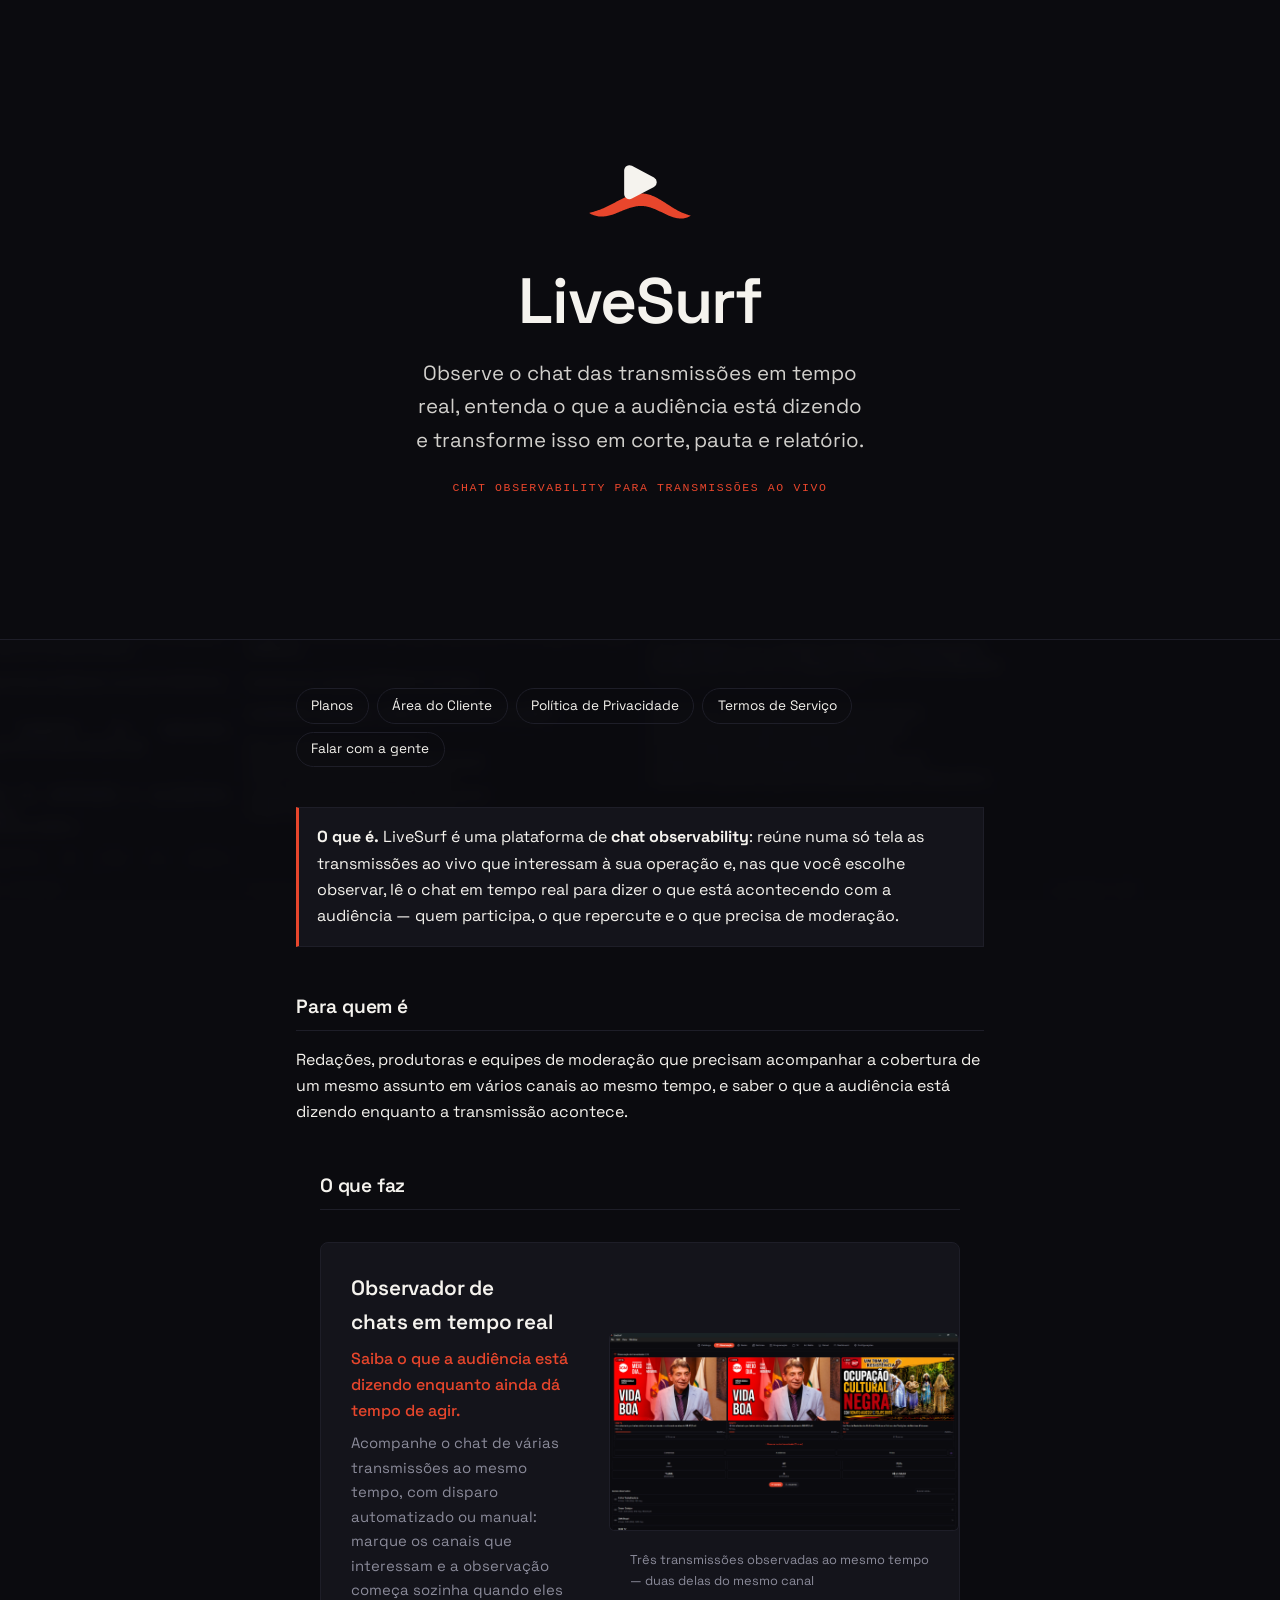
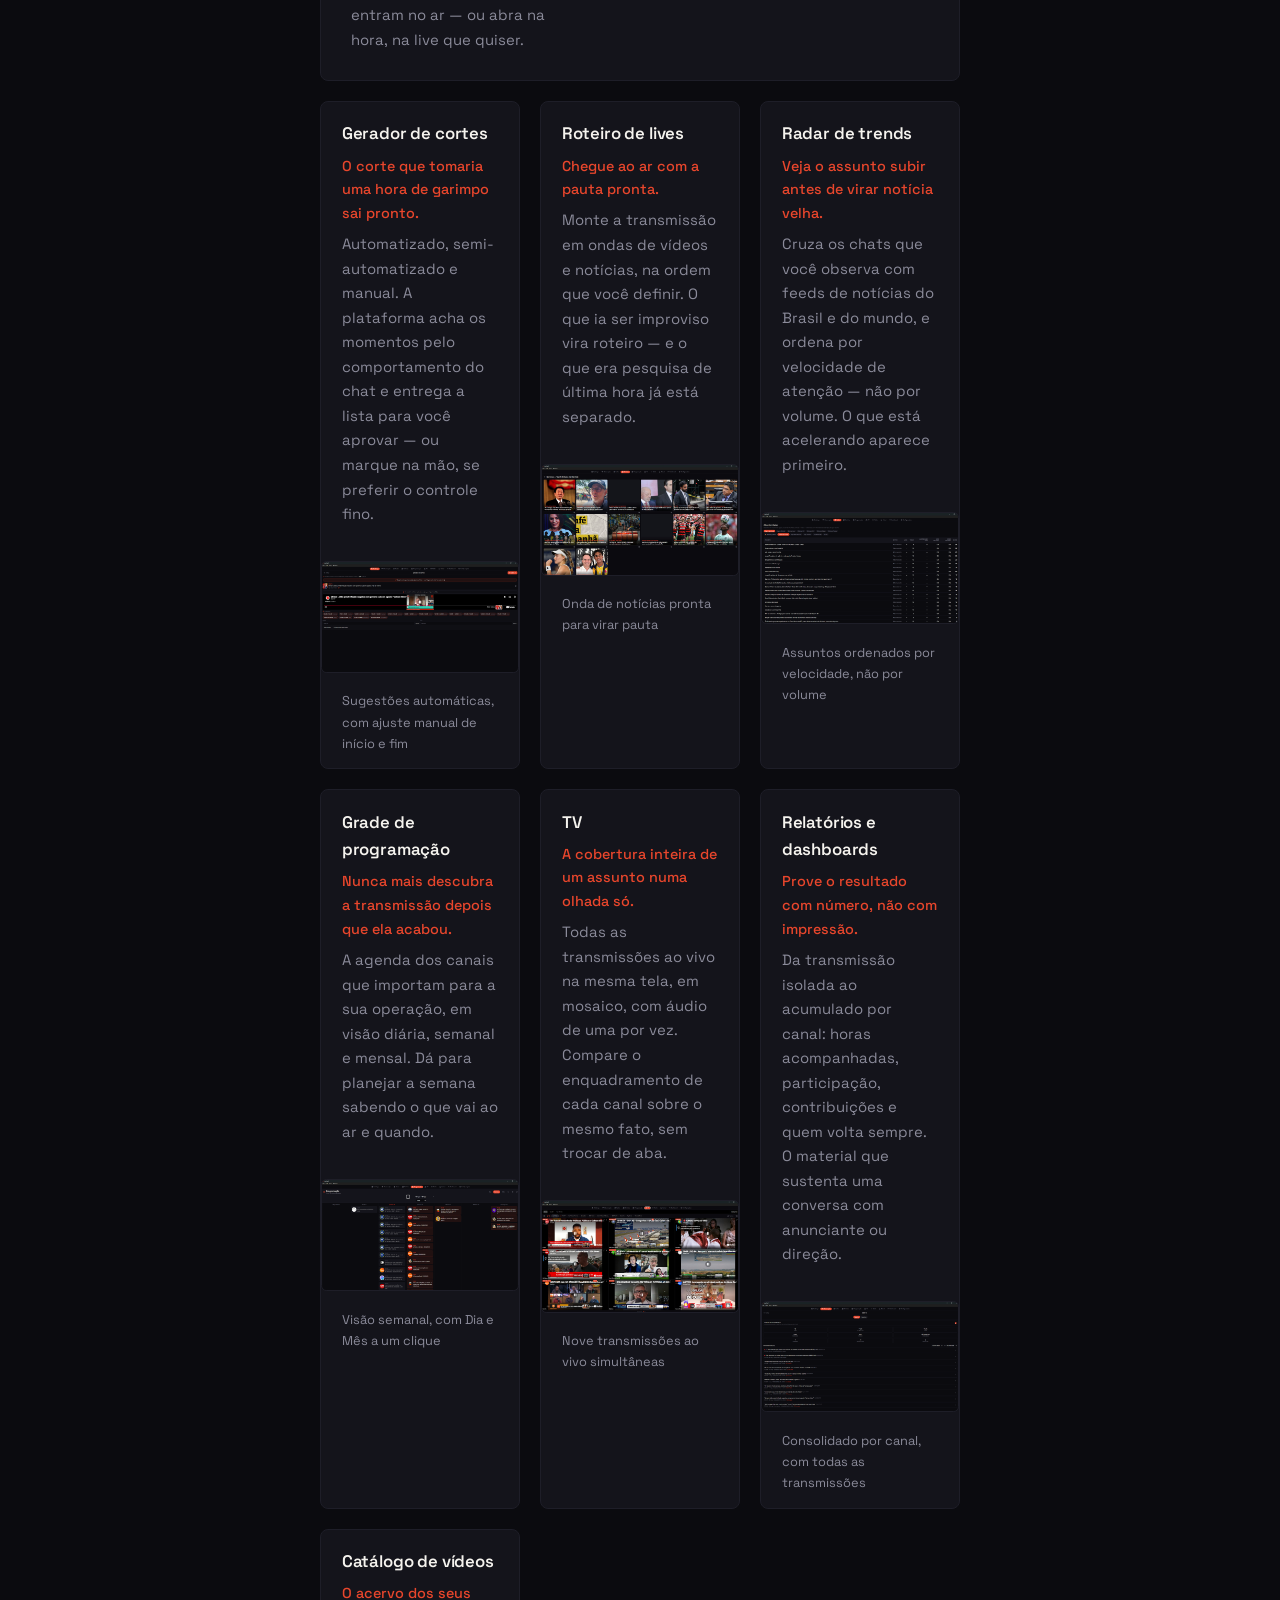
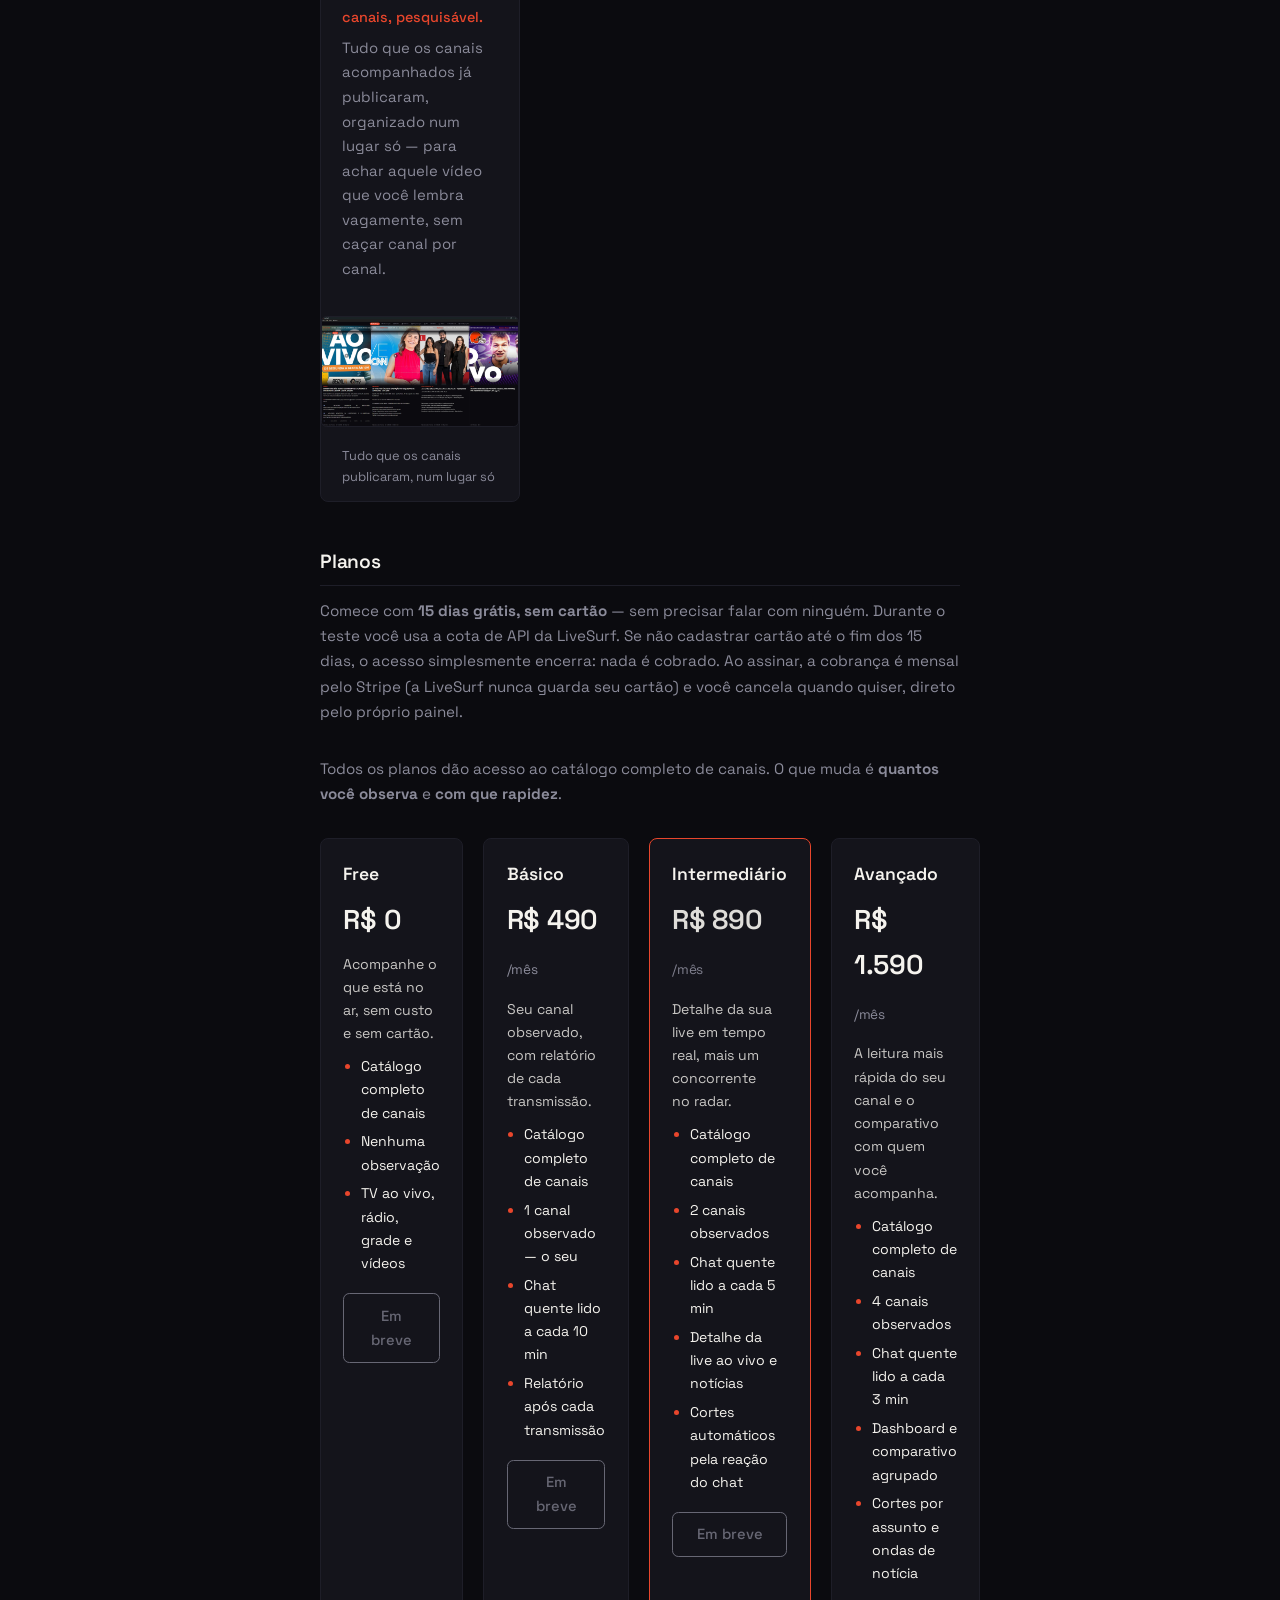
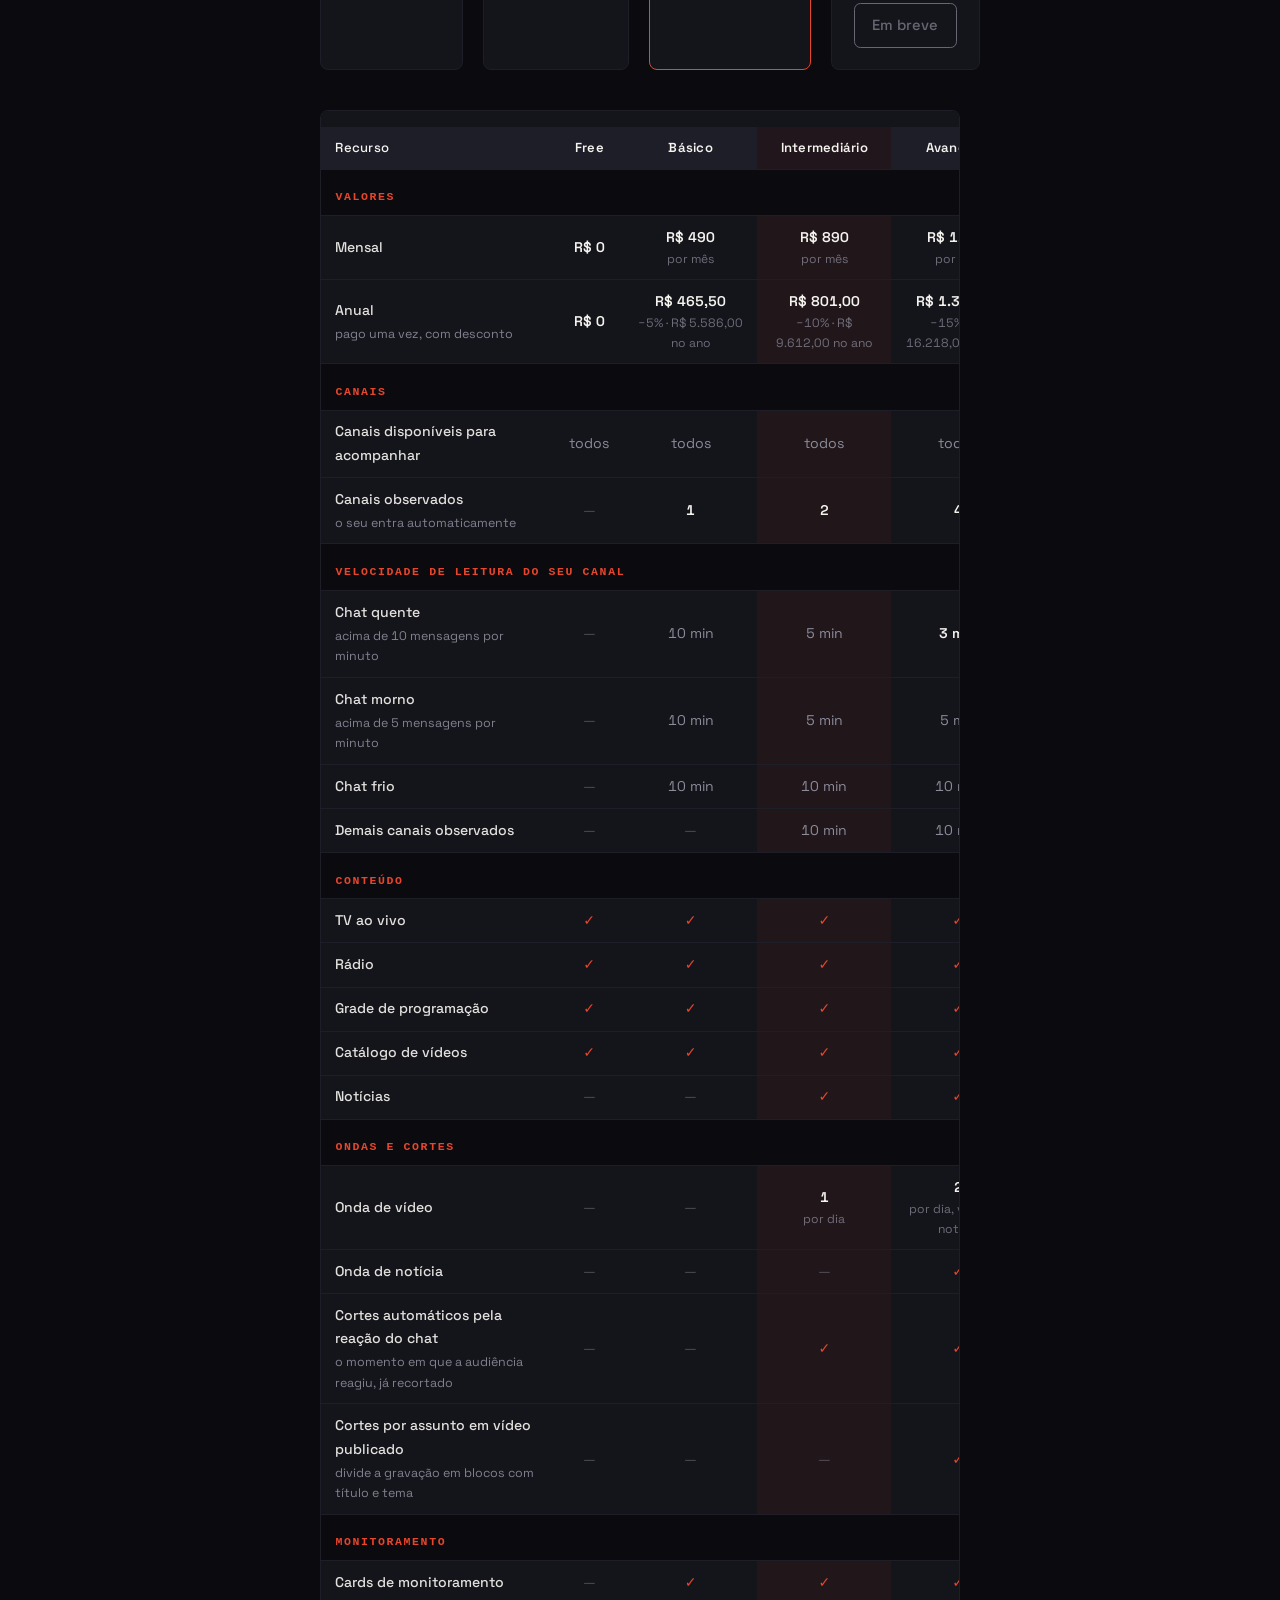
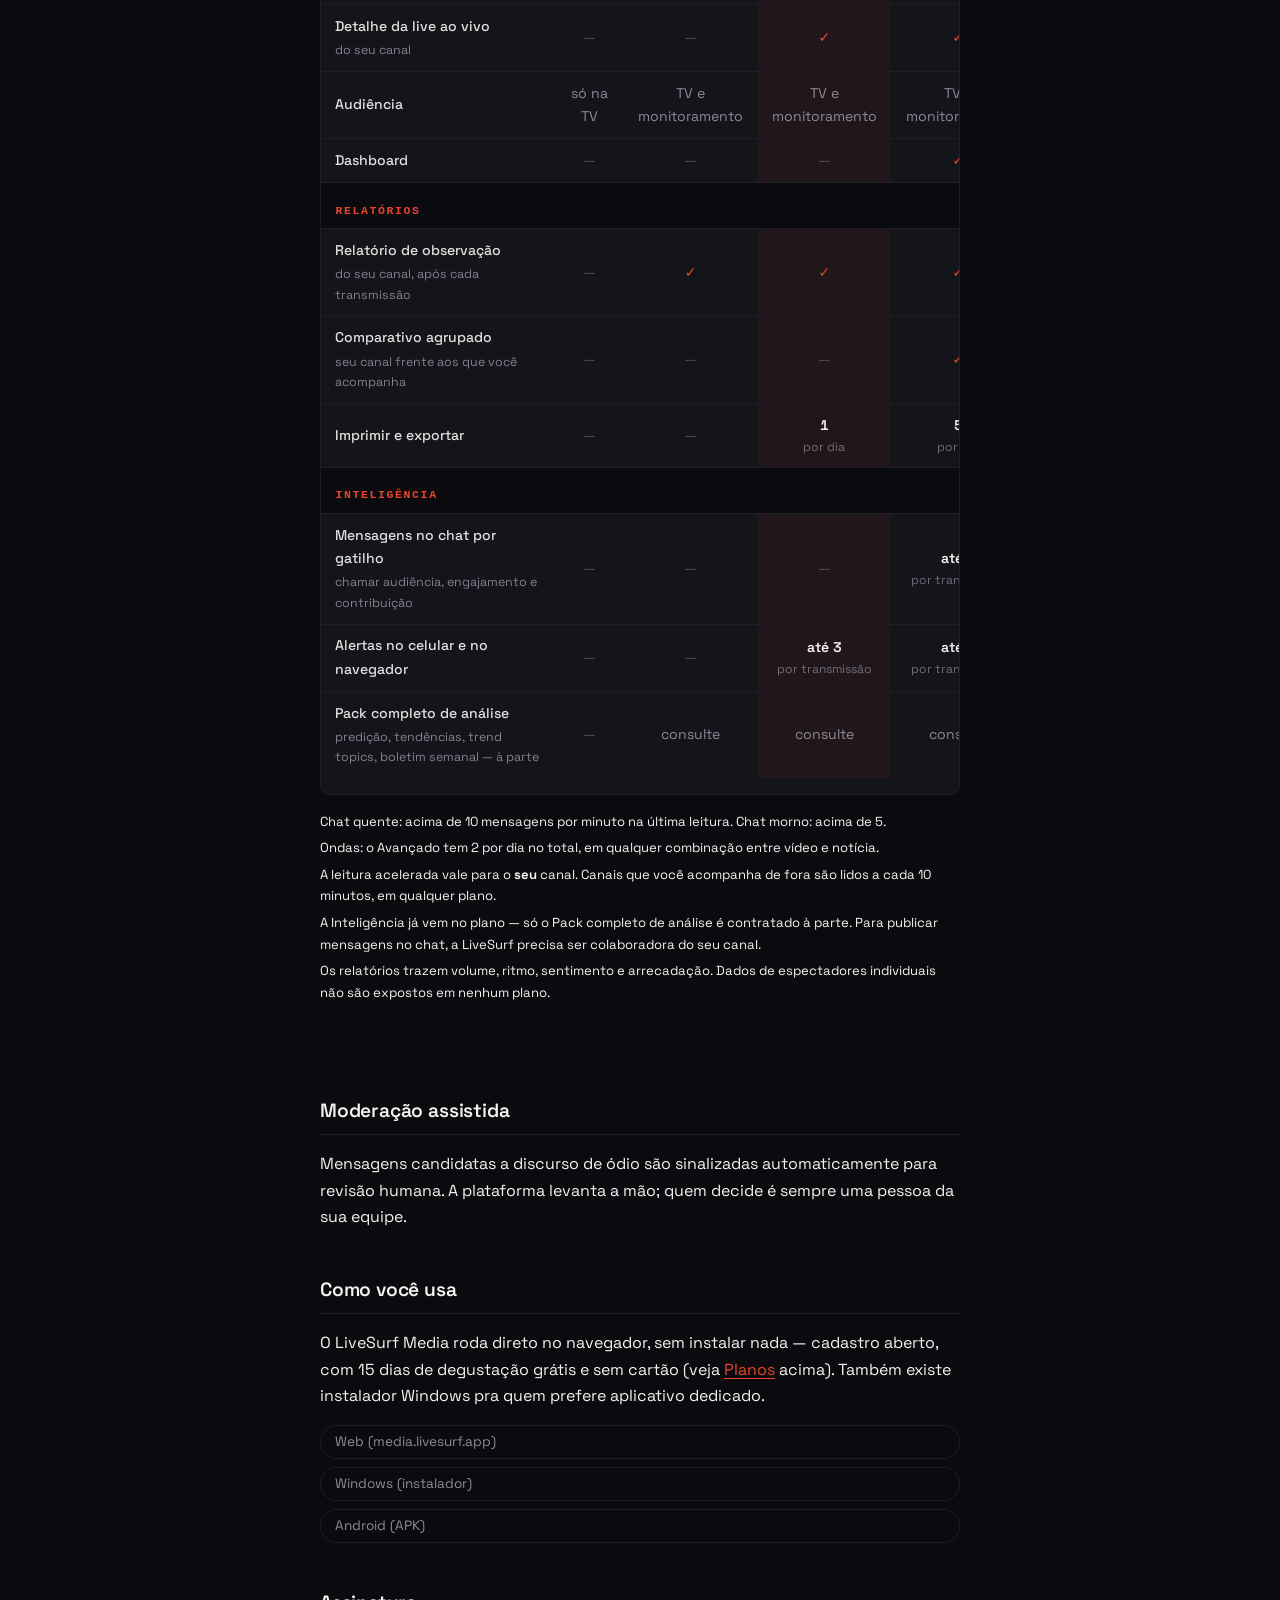
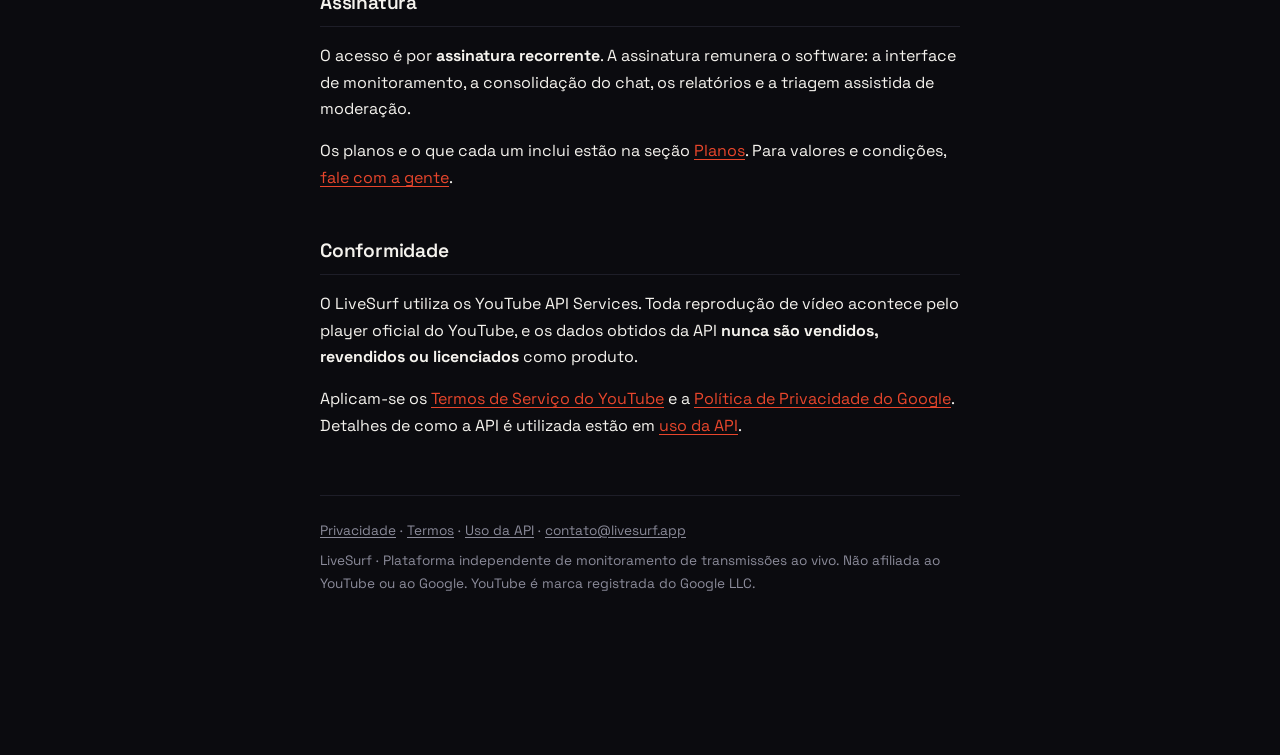
==== index.html @ c9f8d1e5 "novos preços" ====
<!doctype html>
<html lang="pt-BR">
<head>
<meta charset="utf-8">
<meta name="viewport" content="width=device-width, initial-scale=1">
<title>LiveSurf — Monitoramento de transmissões ao vivo</title>
<meta name="description" content="Chat observability para transmissões ao vivo: acompanhe várias lives na mesma tela, leia a audiência em tempo real e gere cortes, pautas e relatórios.">
<link rel="icon" href="./assets/favicon.svg" type="image/svg+xml">
<link rel="apple-touch-icon" href="./assets/apple-touch-icon-180.png">
<link rel="stylesheet" href="./assets/marca.css">
<style>
  /* ---- abertura: a vinheta da marca ---- */
  .abertura{
    position:relative;
    min-height:min(78vh,40rem);
    display:grid;
    place-items:center;
    overflow:hidden;
    background:var(--ink);
    border-bottom:1px solid var(--ink-3);
  }
  .abertura video{
    position:absolute;
    inset:0;
    width:100%;
    height:100%;
    object-fit:cover;
    opacity:0;
    transition:opacity .8s ease;
  }
  .abertura video.tocando{opacity:.5}
  /* Véu: mantém o texto legível por cima do vídeo em qualquer quadro. */
  .abertura::after{
    content:"";
    position:absolute;
    inset:0;
    background:linear-gradient(to bottom, rgba(11,11,15,.55), rgba(11,11,15,.9));
  }
  .marca{
    position:relative;
    z-index:1;
    display:flex;
    flex-direction:column;
    align-items:center;
    gap:1.25rem;
    text-align:center;
    padding:3rem 1.5rem;
    max-width:44rem;
  }
  .marca svg{width:clamp(4.5rem,12vw,6.5rem);height:auto}
  .marca h1{margin:0;font-size:clamp(2.4rem,7vw,4rem)}
  .marca .promessa{
    margin:0;
    color:var(--paper);
    opacity:.85;
    font-size:clamp(1.02rem,2.2vw,1.28rem);
    max-width:36rem;
    text-wrap:balance;
  }
  .selo{
    font-family:var(--mono);
    font-size:.72rem;
    letter-spacing:.14em;
    text-transform:uppercase;
    color:var(--accent);
  }

  /* ---- grade de recursos ----
     Todos os cards falam a mesma língua visual. O primeiro é mais largo
     porque é o núcleo do produto — mas é diferença de ESPAÇO, não de
     tratamento: mesma moldura, mesmo peso de título, mesmo print. */
  .recursos{
    display:grid;
    gap:1.25rem;
    grid-template-columns:1fr;
    margin:2rem 0 1rem;
  }
  @media (min-width:52rem){
    .recursos{grid-template-columns:repeat(2,1fr)}
    .recurso.principal{grid-column:1 / -1}
  }
  @media (min-width:76rem){
    .recursos{grid-template-columns:repeat(3,1fr)}
    .recurso.principal{grid-column:1 / -1}
  }

  .recurso{
    display:flex;
    flex-direction:column;
    border:1px solid var(--ink-3);
    border-radius:.5rem;
    background:var(--ink-2);
    overflow:hidden;
  }
  .recurso .texto{
    padding:1.15rem 1.3rem;
    display:flex;
    flex-direction:column;
    gap:.4rem;
  }
  .recurso h3{
    margin:0;
    font-size:1.05rem;
    letter-spacing:-.01em;
  }
  .recurso .promessa{
    margin:0;
    color:var(--accent);
    font-size:.9rem;
    font-weight:500;
  }
  .recurso p:not(.promessa){
    margin:0;
    color:var(--muted);
    font-size:.93rem;
  }

  /* O card principal põe texto e print lado a lado quando há espaço —
     é o que lhe dá presença sem precisar de fonte maior nem cor especial. */
  @media (min-width:52rem){
    .recurso.principal{display:grid; grid-template-columns:minmax(18rem,1fr) 1.4fr; align-items:center}
    .recurso.principal .texto{padding:1.75rem 1.9rem}
    .recurso.principal h3{font-size:1.3rem}
    .recurso.principal .promessa{font-size:1rem}
  }

  /* ---- prints dentro do card ---- */
  .print{margin:0;display:none}
  .print:has(img){display:block}
  .print img{
    display:block;
    width:100%;
    height:auto;
    border-top:1px solid var(--ink-3);
    background:var(--ink);
    cursor:zoom-in;
  }
  .recurso.principal .print img{border-top:0; border-left:1px solid var(--ink-3)}
  .print figcaption{
    padding:.6rem 1.3rem .9rem;
    font-size:.8rem;
    color:var(--muted);
  }
  .print:not(:has(img)) figcaption{display:none}

  .plataformas{
    display:flex;
    flex-wrap:wrap;
    gap:.5rem;
    margin:1rem 0 0;
    list-style:none;
    padding:0;
  }

  /* ---- recurso em destaque (o núcleo do produto) ---- */
  .destaque{
    border:1px solid var(--ink-3);
    border-left:3px solid var(--accent);
    background:var(--ink-2);
    padding:1.5rem 1.6rem;
    margin:1.5rem 0;
  }
  .destaque h3{margin:0 0 .5rem;font-size:1.15rem}
  .destaque p{margin:0;color:var(--paper);opacity:.9}

  /* ---- molduras de print ----
     Enquanto não há imagem dentro, a figura não ocupa espaço nenhum: assim o
     site fica correto antes e depois dos prints entrarem, sem placeholder
     cinza nem caixa vazia. */
  .print{margin:0;display:none}
  .print:has(img){display:block;margin:1rem 0 0}
  .print img{
    display:block;
    width:100%;
    height:auto;
    border:1px solid var(--ink-3);
    border-radius:.35rem;
    background:var(--ink);
  }
  .print figcaption{
    margin-top:.5rem;
    font-size:.8rem;
    color:var(--muted);
  }
  /* Legenda sozinha (sem imagem) também não aparece. */
  .print:not(:has(img)) figcaption{display:none}


  /* ---- ampliar print ao clicar ----
     Um print de interface é ilegível na largura da coluna; clicar abre em
     tela cheia, que é onde ele de fato prova alguma coisa. */
  .print img{cursor:zoom-in}

  .lupa{
    position:fixed;
    inset:0;
    z-index:50;
    display:none;
    place-items:center;
    padding:1.5rem;
    background:rgba(11,11,15,.94);
    cursor:zoom-out;
  }
  .lupa[open]{display:grid}
  .lupa img{
    max-width:100%;
    max-height:calc(100vh - 6rem);
    width:auto;
    height:auto;
    border:1px solid var(--ink-3);
    border-radius:.35rem;
  }
  .lupa figcaption{
    margin-top:.75rem;
    text-align:center;
    color:var(--muted);
    font-size:.85rem;
  }
  .lupa-fechar{
    position:absolute;
    top:1rem;
    right:1.25rem;
    background:transparent;
    border:1px solid var(--ink-3);
    border-radius:2rem;
    color:var(--paper);
    font:inherit;
    font-size:.85rem;
    padding:.35rem 1rem;
    cursor:pointer;
  }
  .lupa-fechar:hover{border-color:var(--accent)}

  .plataformas li{
    border:1px solid var(--ink-3);
    border-radius:2rem;
    padding:.3rem .85rem;
    font-size:.85rem;
    color:var(--muted);
  }

  /* ---- planos: mesma língua visual dos cards de .recurso, adaptada pra preço ---- */
  .degustacao{
    text-align:center;
    color:var(--accent);
    font-family:var(--mono);
    font-size:.8rem;
    letter-spacing:.08em;
    text-transform:uppercase;
    margin:0 0 1.5rem;
  }
  .planos{
    display:grid;
    gap:1.25rem;
    grid-template-columns:1fr;
    margin:1rem 0 1rem;
  }
  @media (min-width:52rem){
    .planos{grid-template-columns:repeat(2,1fr)}
  }
  /* Quatro planos: só abrem em quatro colunas quando há largura de verdade.
     Em 52rem ficariam com ~13rem cada, estreito demais pro preço + resumo. */
  @media (min-width:76rem){
    .planos{grid-template-columns:repeat(4,1fr)}
  }
  .plano{
    display:flex;
    flex-direction:column;
    gap:.6rem;
    border:1px solid var(--ink-3);
    border-radius:.5rem;
    background:var(--ink-2);
    padding:1.3rem 1.4rem;
  }
  /* ⚠️ `margin:0` é correção, não enfeite: a classe genérica `.destaque`
     (usada nos blocos de texto lá em cima) traz `margin:1.5rem 0`, e como
     ambos os seletores têm a mesma especificidade isso vazava no card em
     destaque, empurrando ele pra baixo dos irmãos dentro do grid. */
  .plano.destaque{border-color:var(--accent);margin:0;padding:1.3rem 1.4rem}
  .plano h3{margin:0;font-size:1.1rem}
  .plano .resumo{
    margin:0;
    font-size:.88rem;
    color:var(--paper);
    opacity:.8;
    text-wrap:balance;
  }
  .plano .preco{
    margin:0;
    font-size:1.7rem;
    font-weight:600;
    letter-spacing:-.01em;
  }
  .plano .preco span{font-size:.85rem;font-weight:400;color:var(--muted)}
  .plano ul{gap:.35rem;margin:0;padding-left:1.1rem;font-size:.88rem;color:var(--muted)}

  /* ---- comparativo completo ----
     Tabela larga por natureza (5 colunas + rótulos longos). Ela rola dentro
     do próprio contêiner; o `body` nunca rola de lado. */
  .comparativo-rolagem{
    overflow-x:auto;
    margin:2.5rem 0 1rem;
    border:1px solid var(--ink-3);
    border-radius:.5rem;
    background:var(--ink-2);
  }
  .comparativo{
    width:100%;
    min-width:44rem;
    border-collapse:collapse;
    font-size:.88rem;
    /* Números de preço em colunas alinham pela mesma largura de dígito. */
    font-variant-numeric:tabular-nums;
  }
  .comparativo th,
  .comparativo td{
    padding:.62rem .9rem;
    text-align:center;
    border-bottom:1px solid var(--ink-3);
    vertical-align:middle;
  }
  .comparativo thead th{
    position:sticky;
    top:0;
    background:var(--ink-3);
    color:var(--paper);
    font-size:.82rem;
    letter-spacing:.02em;
  }
  /* A coluna de recurso é o eixo de leitura: fica à esquerda e mais larga. */
  .comparativo th[scope="row"],
  .comparativo thead th:first-child{
    text-align:left;
    width:34%;
    font-weight:500;
  }
  .comparativo th[scope="row"]{color:var(--paper);opacity:.92}
  .comparativo th[scope="row"] small{
    display:block;
    font-weight:400;
    color:var(--muted);
    font-size:.78rem;
    margin-top:.12rem;
  }
  /* Linha de seção: separa os grupos sem virar mais uma tabela. */
  .comparativo .secao th{
    text-align:left;
    background:var(--ink);
    color:var(--accent);
    font-family:var(--mono);
    font-size:.72rem;
    letter-spacing:.14em;
    text-transform:uppercase;
    padding-top:1.1rem;
    padding-bottom:.55rem;
  }
  .comparativo td{color:var(--muted)}
  /* "—" não é dado ausente, é ausência de recurso: fica apagado de propósito. */
  .comparativo .nao{color:var(--ink-3);color:color-mix(in srgb, var(--muted) 45%, transparent)}
  .comparativo .sim{color:var(--accent);font-weight:600}
  .comparativo td strong{color:var(--paper);font-weight:600}
  .comparativo td small{display:block;font-size:.76rem;opacity:.75}
  /* Coluna do plano em destaque, alinhada com o card de mesmo nome. */
  .comparativo .col-destaque{background:rgba(232,70,44,.06)}
  .comparativo tbody tr:last-child th,
  .comparativo tbody tr:last-child td{border-bottom:0}

  /* Legenda da tabela: existe para leitor de tela, não para o olho — a
     seção já tem <h2>Planos</h2> visível logo acima. */
  .sr-so-leitor{
    position:absolute;
    width:1px;height:1px;
    padding:0;margin:-1px;
    overflow:hidden;
    clip-path:inset(50%);
    white-space:nowrap;
    border:0;
  }

  .notas-planos{
    margin:.75rem 0 0;
    padding:0;
    list-style:none;
    font-size:.82rem;
    color:var(--muted);
    display:grid;
    gap:.3rem;
  }
  .plano .botao{
    display:inline-block;
    text-align:center;
    text-decoration:none;
    margin-top:.5rem;
    border:1px solid var(--accent);
    background:var(--accent);
    color:var(--paper);
    border-radius:.4rem;
    padding:.6rem 1rem;
    font-weight:500;
    font-size:.92rem;
  }
  .plano:not(.destaque) .botao{background:transparent;color:var(--paper)}
  .plano .botao:hover{opacity:.88}
  .plano .botao-desativado{
    display:inline-block;text-align:center;margin-top:.5rem;
    border:1px solid var(--muted);background:transparent;color:var(--muted);
    border-radius:.4rem;padding:.6rem 1rem;font-weight:500;font-size:.92rem;
    cursor:not-allowed;opacity:.7;
  }
</style>
</head>
<body>

<header class="abertura">
  <video id="vinheta" muted playsinline preload="metadata" aria-hidden="true">
    <source src="./assets/vinheta.mp4" type="video/mp4">
  </video>

  <div class="marca">
    <svg viewBox="0 0 512 512" role="img" aria-label="LiveSurf">
      <g transform="translate(0,-23)">
        <path fill="#e8462c" d="M 6.00,372.53 L 8.50,371.59 L 13.50,370.09 L 18.50,368.68 L 23.50,367.27 L 28.50,365.84 L 33.50,364.37 L 38.50,362.84 L 43.50,361.25 L 48.50,359.58 L 53.50,357.84 L 58.50,356.02 L 63.50,354.12 L 68.50,352.14 L 73.50,350.08 L 78.50,347.94 L 83.50,345.72 L 88.50,343.43 L 93.50,341.07 L 98.50,338.64 L 103.50,336.16 L 108.50,333.62 L 113.50,331.04 L 118.50,328.42 L 123.50,325.77 L 128.50,323.09 L 133.50,320.41 L 138.50,317.71 L 143.50,315.02 L 148.50,312.35 L 153.50,309.70 L 158.50,307.08 L 163.50,304.51 L 168.50,301.99 L 173.50,299.53 L 178.50,297.15 L 183.50,294.85 L 188.50,292.65 L 193.50,290.54 L 198.50,288.55 L 203.50,286.68 L 208.50,284.94 L 213.50,283.33 L 218.50,281.87 L 223.50,280.55 L 228.50,279.39 L 233.50,278.40 L 238.50,277.56 L 243.50,276.90 L 248.50,276.41 L 253.50,276.09 L 258.50,275.95 L 263.50,275.99 L 268.50,276.21 L 273.50,276.61 L 278.50,277.20 L 283.50,277.96 L 288.50,278.91 L 293.50,280.04 L 298.50,281.35 L 303.50,282.83 L 308.50,284.48 L 313.50,286.30 L 318.50,288.27 L 323.50,290.40 L 328.50,292.66 L 333.50,295.07 L 338.50,297.60 L 343.50,300.25 L 348.50,303.01 L 353.50,305.87 L 358.50,308.82 L 363.50,311.84 L 368.50,314.92 L 373.50,318.06 L 378.50,321.24 L 383.50,324.45 L 388.50,327.68 L 393.50,330.92 L 398.50,334.14 L 403.50,337.35 L 408.50,340.53 L 413.50,343.67 L 418.50,346.76 L 423.50,349.79 L 428.50,352.74 L 433.50,355.62 L 438.50,358.40 L 443.50,361.09 L 448.50,363.68 L 453.50,366.16 L 458.50,368.52 L 463.50,370.77 L 468.50,372.90 L 473.50,374.91 L 478.50,376.80 L 483.50,378.58 L 488.50,380.26 L 493.50,381.84 L 498.50,383.37 L 503.50,384.92 L 506.00,385.85 L 503.50,387.53 L 498.50,390.28 L 493.50,392.59 L 488.50,394.54 L 483.50,396.16 L 478.50,397.47 L 473.50,398.48 L 468.50,399.21 L 463.50,399.67 L 458.50,399.86 L 453.50,399.80 L 448.50,399.49 L 443.50,398.96 L 438.50,398.20 L 433.50,397.23 L 428.50,396.06 L 423.50,394.72 L 418.50,393.20 L 413.50,391.52 L 408.50,389.71 L 403.50,387.76 L 398.50,385.71 L 393.50,383.55 L 388.50,381.31 L 383.50,379.00 L 378.50,376.64 L 373.50,374.24 L 368.50,371.81 L 363.50,369.38 L 358.50,366.96 L 353.50,364.55 L 348.50,362.18 L 343.50,359.86 L 338.50,357.59 L 333.50,355.41 L 328.50,353.30 L 323.50,351.30 L 318.50,349.40 L 313.50,347.62 L 308.50,345.96 L 303.50,344.45 L 298.50,343.08 L 293.50,341.85 L 288.50,340.79 L 283.50,339.89 L 278.50,339.16 L 273.50,338.59 L 268.50,338.20 L 263.50,337.99 L 258.50,337.95 L 253.50,338.09 L 248.50,338.41 L 243.50,338.89 L 238.50,339.54 L 233.50,340.35 L 228.50,341.32 L 223.50,342.43 L 218.50,343.68 L 213.50,345.06 L 208.50,346.56 L 203.50,348.16 L 198.50,349.87 L 193.50,351.67 L 188.50,353.55 L 183.50,355.49 L 178.50,357.48 L 173.50,359.52 L 168.50,361.59 L 163.50,363.67 L 158.50,365.76 L 153.50,367.84 L 148.50,369.89 L 143.50,371.91 L 138.50,373.89 L 133.50,375.80 L 128.50,377.64 L 123.50,379.40 L 118.50,381.05 L 113.50,382.61 L 108.50,384.04 L 103.50,385.34 L 98.50,386.50 L 93.50,387.51 L 88.50,388.36 L 83.50,389.04 L 78.50,389.55 L 73.50,389.87 L 68.50,390.00 L 63.50,389.93 L 58.50,389.66 L 53.50,389.18 L 48.50,388.48 L 43.50,387.56 L 38.50,386.42 L 33.50,385.04 L 28.50,383.42 L 23.50,381.55 L 18.50,379.42 L 13.50,377.00 L 8.50,374.21 L 6.00,372.53 Z"/>
        <path fill="#f5f3ee" d="M 216.20,140.31 A 26.00,26.00 0 0 0 178.00,163.27 L 178.00,278.73 A 26.00,26.00 0 0 0 216.20,301.69 L 324.81,243.96 A 26.00,26.00 0 0 0 324.81,198.04 Z"/>
      </g>
    </svg>

    <h1>LiveSurf</h1>

    <p class="promessa">
      Observe o chat das transmissões em tempo real, entenda o que a audiência
      está dizendo e transforme isso em corte, pauta e relatório.
    </p>

    <span class="selo">Chat Observability para transmissões ao vivo</span>
  </div>
</header>

<main class="conteudo">

  <nav class="navegacao" aria-label="Documentos">
    <a href="#planos">Planos</a>
    <a href="https://media.livesurf.app/login">Área do Cliente</a>
    <a href="./privacidade.html">Política de Privacidade</a>
    <a href="./termos.html">Termos de Serviço</a>
    <a href="mailto:contato@livesurf.app">Falar com a gente</a>
  </nav>

  <div class="caixa">
    <strong>O que é.</strong> LiveSurf é uma plataforma de
    <strong>chat observability</strong>: reúne numa só tela as transmissões ao
    vivo que interessam à sua operação e, nas que você escolhe observar, lê o
    chat em tempo real para dizer o que está acontecendo com a audiência —
    quem participa, o que repercute e o que precisa de moderação.
  </div>

  <h2>Para quem é</h2>
  <p>
    Redações, produtoras e equipes de moderação que precisam acompanhar a
    cobertura de um mesmo assunto em vários canais ao mesmo tempo, e saber o
    que a audiência está dizendo enquanto a transmissão acontece.
  </p>

  </div>

  <section class="largo">
    <div class="intro">
      <h2>O que faz</h2>
    </div>

    <div class="recursos">
    <article class="recurso principal">
      <div class="texto">
        <h3>Observador de chats em tempo real</h3>
        <p class="promessa">Saiba o que a audiência está dizendo enquanto ainda dá tempo de agir.</p>
        <p>Acompanhe o chat de várias transmissões ao mesmo tempo, com disparo automatizado ou manual: marque os canais que interessam e a observação começa sozinha quando eles entram no ar — ou abra na hora, na live que quiser.</p>
      </div>
      <figure class="print" data-print="observador">
        <img src="./assets/prints/observador.png" alt="Painel de observação com três transmissões acompanhadas ao mesmo tempo, incluindo duas lives simultâneas do mesmo canal" loading="lazy" decoding="async">
        <figcaption>Três transmissões observadas ao mesmo tempo — duas delas do mesmo canal</figcaption>
      </figure>
    </article>
    <article class="recurso">
      <div class="texto">
        <h3>Gerador de cortes</h3>
        <p class="promessa">O corte que tomaria uma hora de garimpo sai pronto.</p>
        <p>Automatizado, semi-automatizado e manual. A plataforma acha os momentos pelo comportamento do chat e entrega a lista para você aprovar — ou marque na mão, se preferir o controle fino.</p>
      </div>
      <figure class="print" data-print="cortes">
        <img src="./assets/prints/cortes.png" alt="Gerador de cortes com sugestões automáticas de trechos a partir do comportamento do chat, e campos de início e fim para marcação manual" loading="lazy" decoding="async">
        <figcaption>Sugestões automáticas, com ajuste manual de início e fim</figcaption>
      </figure>
    </article>
    <article class="recurso">
      <div class="texto">
        <h3>Roteiro de lives</h3>
        <p class="promessa">Chegue ao ar com a pauta pronta.</p>
        <p>Monte a transmissão em ondas de vídeos e notícias, na ordem que você definir. O que ia ser improviso vira roteiro — e o que era pesquisa de última hora já está separado.</p>
      </div>
      <figure class="print" data-print="roteiro">
        <img src="./assets/prints/roteiro.jpg" alt="Onda de notícias montada com matérias de várias fontes, prontas para virar pauta da transmissão" loading="lazy" decoding="async">
        <figcaption>Onda de notícias pronta para virar pauta</figcaption>
      </figure>
    </article>
    <article class="recurso">
      <div class="texto">
        <h3>Radar de trends</h3>
        <p class="promessa">Veja o assunto subir antes de virar notícia velha.</p>
        <p>Cruza os chats que você observa com feeds de notícias do Brasil e do mundo, e ordena por velocidade de atenção — não por volume. O que está acelerando aparece primeiro.</p>
      </div>
      <figure class="print" data-print="radar">
        <img src="./assets/prints/radar.png" alt="Radar de trends listando assuntos em movimento, com status, número de vídeos e velocidade de atenção" loading="lazy" decoding="async">
        <figcaption>Assuntos ordenados por velocidade, não por volume</figcaption>
      </figure>
    </article>
    <article class="recurso">
      <div class="texto">
        <h3>Grade de programação</h3>
        <p class="promessa">Nunca mais descubra a transmissão depois que ela acabou.</p>
        <p>A agenda dos canais que importam para a sua operação, em visão diária, semanal e mensal. Dá para planejar a semana sabendo o que vai ao ar e quando.</p>
      </div>
      <figure class="print" data-print="programacao">
        <img src="./assets/prints/programacao.png" alt="Grade de programação em visão semanal, com os programas de cada canal distribuídos por dia e horário" loading="lazy" decoding="async">
        <figcaption>Visão semanal, com Dia e Mês a um clique</figcaption>
      </figure>
    </article>
    <article class="recurso">
      <div class="texto">
        <h3>TV</h3>
        <p class="promessa">A cobertura inteira de um assunto numa olhada só.</p>
        <p>Todas as transmissões ao vivo na mesma tela, em mosaico, com áudio de uma por vez. Compare o enquadramento de cada canal sobre o mesmo fato, sem trocar de aba.</p>
      </div>
      <figure class="print" data-print="tv">
        <img src="./assets/prints/tv.jpg" alt="Mosaico com nove transmissões ao vivo simultâneas na mesma tela" loading="lazy" decoding="async">
        <figcaption>Nove transmissões ao vivo simultâneas</figcaption>
      </figure>
    </article>
    <article class="recurso">
      <div class="texto">
        <h3>Relatórios e dashboards</h3>
        <p class="promessa">Prove o resultado com número, não com impressão.</p>
        <p>Da transmissão isolada ao acumulado por canal: horas acompanhadas, participação, contribuições e quem volta sempre. O material que sustenta uma conversa com anunciante ou direção.</p>
      </div>
      <figure class="print" data-print="relatorios">
        <img src="./assets/prints/relatorios.png" alt="Relatório consolidado de um canal com horas observadas, mensagens, pessoas alcançadas e a lista de todas as transmissões acompanhadas" loading="lazy" decoding="async">
        <figcaption>Consolidado por canal, com todas as transmissões</figcaption>
      </figure>
    </article>
    <article class="recurso">
      <div class="texto">
        <h3>Catálogo de vídeos</h3>
        <p class="promessa">O acervo dos seus canais, pesquisável.</p>
        <p>Tudo que os canais acompanhados já publicaram, organizado num lugar só — para achar aquele vídeo que você lembra vagamente, sem caçar canal por canal.</p>
      </div>
      <figure class="print" data-print="catalogo">
        <img src="./assets/prints/catalogo.jpg" alt="Catálogo de vídeos publicados pelos canais acompanhados, com capa, título e descrição" loading="lazy" decoding="async">
        <figcaption>Tudo que os canais publicaram, num lugar só</figcaption>
      </figure>
    </article>
    </div>
  </section>

  <section class="largo" id="planos">
    <div class="intro">
      <h2>Planos</h2>
      <p class="sub">
        Comece com <strong>15 dias grátis, sem cartão</strong> — sem precisar
        falar com ninguém. Durante o teste você usa a cota de API da LiveSurf.
        Se não cadastrar cartão até o fim dos 15 dias, o acesso simplesmente
        encerra: nada é cobrado. Ao assinar, a cobrança é mensal pelo Stripe
        (a LiveSurf nunca guarda seu cartão) e você cancela quando quiser,
        direto pelo próprio painel.
      </p>
      <p class="sub">
        Todos os planos dão acesso ao catálogo completo de canais. O que muda é
        <strong>quantos você observa</strong> e <strong>com que rapidez</strong>.
      </p>
    </div>

    <!-- 19/08/2026: os valores VOLTARAM (Diego confirmou 490/890/1590) e os
         planos passaram a ser QUATRO, espelhando a tabela vendável.

         ⚠️ O grão da cobrança é o CANAL, não a empresa nem o usuário: um canal
         contratado = uma assinatura. Quem quiser 10 canais faz 10 contratações.
         Por isso os cards NÃO falam mais em "N usuários" — a versão anterior
         falava, e contradizia tanto o modelo de cobrança quanto a decisão de
         não expor usuário nenhum no produto.

         Os botões seguem desativados ("Em breve") por pedido do Diego de
         21/08 — reativar é trocar pelo <a class="botao" href="...">.

         Não é dinâmico de propósito (site estático, sem build): se os limites
         mudarem em `planos_saas`, atualizar aqui também. -->
    <div class="planos">
      <div class="plano">
        <h3>Free</h3>
        <p class="preco">R$ 0</p>
        <p class="resumo">Acompanhe o que está no ar, sem custo e sem cartão.</p>
        <ul>
          <li>Catálogo completo de canais</li>
          <li>Nenhuma observação</li>
          <li>TV ao vivo, rádio, grade e vídeos</li>
        </ul>
        <span class="botao-desativado" aria-disabled="true">Em breve</span>
      </div>
      <div class="plano">
        <h3>Básico</h3>
        <p class="preco">R$ 490 <span>/mês</span></p>
        <p class="resumo">Seu canal observado, com relatório de cada transmissão.</p>
        <ul>
          <li>Catálogo completo de canais</li>
          <li>1 canal observado — o seu</li>
          <li>Chat quente lido a cada 10 min</li>
          <li>Relatório após cada transmissão</li>
        </ul>
        <span class="botao-desativado" aria-disabled="true">Em breve</span>
      </div>
      <div class="plano destaque">
        <h3>Intermediário</h3>
        <p class="preco">R$ 890 <span>/mês</span></p>
        <p class="resumo">Detalhe da sua live em tempo real, mais um concorrente no radar.</p>
        <ul>
          <li>Catálogo completo de canais</li>
          <li>2 canais observados</li>
          <li>Chat quente lido a cada 5 min</li>
          <li>Detalhe da live ao vivo e notícias</li>
          <li>Cortes automáticos pela reação do chat</li>
        </ul>
        <span class="botao-desativado" aria-disabled="true">Em breve</span>
      </div>
      <div class="plano">
        <h3>Avançado</h3>
        <p class="preco">R$ 1.590 <span>/mês</span></p>
        <p class="resumo">A leitura mais rápida do seu canal e o comparativo com quem você acompanha.</p>
        <ul>
          <li>Catálogo completo de canais</li>
          <li>4 canais observados</li>
          <li>Chat quente lido a cada 3 min</li>
          <li>Dashboard e comparativo agrupado</li>
          <li>Cortes por assunto e ondas de notícia</li>
        </ul>
        <span class="botao-desativado" aria-disabled="true">Em breve</span>
      </div>
    </div>

    <!-- Comparativo completo — espelho da tabela vendável (artefato "Planos
         LiveSurf Media"). Se divergir, a tabela vendável é que manda: ela é o
         alvo comercial, não uma descrição do que já existe hoje.
         A coluna "Intermediário" leva `col-destaque` pra casar com o card de
         mesmo nome; é a mesma ênfase, não uma segunda. -->
    <div class="comparativo-rolagem">
      <table class="comparativo">
        <caption class="sr-so-leitor">Comparativo de recursos entre os planos Free, Básico, Intermediário e Avançado</caption>
        <thead>
          <tr>
            <th scope="col">Recurso</th>
            <th scope="col">Free</th>
            <th scope="col">Básico</th>
            <th scope="col" class="col-destaque">Intermediário</th>
            <th scope="col">Avançado</th>
          </tr>
        </thead>
        <tbody>
          <tr class="secao"><th colspan="5" scope="colgroup">Valores</th></tr>
          <tr>
            <th scope="row">Mensal</th>
            <td><strong>R$ 0</strong></td>
            <td><strong>R$ 490</strong><small>por mês</small></td>
            <td class="col-destaque"><strong>R$ 890</strong><small>por mês</small></td>
            <td><strong>R$ 1.590</strong><small>por mês</small></td>
          </tr>
          <tr>
            <th scope="row">Anual <small>pago uma vez, com desconto</small></th>
            <td><strong>R$ 0</strong></td>
            <td><strong>R$ 465,50</strong><small>−5% · R$ 5.586,00 no ano</small></td>
            <td class="col-destaque"><strong>R$ 801,00</strong><small>−10% · R$ 9.612,00 no ano</small></td>
            <td><strong>R$ 1.351,50</strong><small>−15% · R$ 16.218,00 no ano</small></td>
          </tr>

          <tr class="secao"><th colspan="5" scope="colgroup">Canais</th></tr>
          <tr>
            <th scope="row">Canais disponíveis para acompanhar</th>
            <td>todos</td><td>todos</td><td class="col-destaque">todos</td><td>todos</td>
          </tr>
          <tr>
            <th scope="row">Canais observados <small>o seu entra automaticamente</small></th>
            <td class="nao">—</td>
            <td><strong>1</strong></td>
            <td class="col-destaque"><strong>2</strong></td>
            <td><strong>4</strong></td>
          </tr>

          <tr class="secao"><th colspan="5" scope="colgroup">Velocidade de leitura do seu canal</th></tr>
          <tr>
            <th scope="row">Chat quente <small>acima de 10 mensagens por minuto</small></th>
            <td class="nao">—</td><td>10 min</td><td class="col-destaque">5 min</td><td><strong>3 min</strong></td>
          </tr>
          <tr>
            <th scope="row">Chat morno <small>acima de 5 mensagens por minuto</small></th>
            <td class="nao">—</td><td>10 min</td><td class="col-destaque">5 min</td><td>5 min</td>
          </tr>
          <tr>
            <th scope="row">Chat frio</th>
            <td class="nao">—</td><td>10 min</td><td class="col-destaque">10 min</td><td>10 min</td>
          </tr>
          <tr>
            <th scope="row">Demais canais observados</th>
            <td class="nao">—</td><td class="nao">—</td><td class="col-destaque">10 min</td><td>10 min</td>
          </tr>

          <tr class="secao"><th colspan="5" scope="colgroup">Conteúdo</th></tr>
          <tr>
            <th scope="row">TV ao vivo</th>
            <td class="sim">✓</td><td class="sim">✓</td><td class="col-destaque sim">✓</td><td class="sim">✓</td>
          </tr>
          <tr>
            <th scope="row">Rádio</th>
            <td class="sim">✓</td><td class="sim">✓</td><td class="col-destaque sim">✓</td><td class="sim">✓</td>
          </tr>
          <tr>
            <th scope="row">Grade de programação</th>
            <td class="sim">✓</td><td class="sim">✓</td><td class="col-destaque sim">✓</td><td class="sim">✓</td>
          </tr>
          <tr>
            <th scope="row">Catálogo de vídeos</th>
            <td class="sim">✓</td><td class="sim">✓</td><td class="col-destaque sim">✓</td><td class="sim">✓</td>
          </tr>
          <tr>
            <th scope="row">Notícias</th>
            <td class="nao">—</td><td class="nao">—</td><td class="col-destaque sim">✓</td><td class="sim">✓</td>
          </tr>

          <tr class="secao"><th colspan="5" scope="colgroup">Ondas e cortes</th></tr>
          <tr>
            <th scope="row">Onda de vídeo</th>
            <td class="nao">—</td><td class="nao">—</td>
            <td class="col-destaque"><strong>1</strong><small>por dia</small></td>
            <td><strong>2</strong><small>por dia, vídeo ou notícia</small></td>
          </tr>
          <tr>
            <th scope="row">Onda de notícia</th>
            <td class="nao">—</td><td class="nao">—</td><td class="col-destaque nao">—</td><td class="sim">✓</td>
          </tr>
          <tr>
            <th scope="row">Cortes automáticos pela reação do chat <small>o momento em que a audiência reagiu, já recortado</small></th>
            <td class="nao">—</td><td class="nao">—</td><td class="col-destaque sim">✓</td><td class="sim">✓</td>
          </tr>
          <tr>
            <th scope="row">Cortes por assunto em vídeo publicado <small>divide a gravação em blocos com título e tema</small></th>
            <td class="nao">—</td><td class="nao">—</td><td class="col-destaque nao">—</td><td class="sim">✓</td>
          </tr>

          <tr class="secao"><th colspan="5" scope="colgroup">Monitoramento</th></tr>
          <tr>
            <th scope="row">Cards de monitoramento</th>
            <td class="nao">—</td><td class="sim">✓</td><td class="col-destaque sim">✓</td><td class="sim">✓</td>
          </tr>
          <tr>
            <th scope="row">Detalhe da live ao vivo <small>do seu canal</small></th>
            <td class="nao">—</td><td class="nao">—</td><td class="col-destaque sim">✓</td><td class="sim">✓</td>
          </tr>
          <tr>
            <th scope="row">Audiência</th>
            <td>só na TV</td><td>TV e monitoramento</td>
            <td class="col-destaque">TV e monitoramento</td><td>TV e monitoramento</td>
          </tr>
          <tr>
            <th scope="row">Dashboard</th>
            <td class="nao">—</td><td class="nao">—</td><td class="col-destaque nao">—</td><td class="sim">✓</td>
          </tr>

          <tr class="secao"><th colspan="5" scope="colgroup">Relatórios</th></tr>
          <tr>
            <th scope="row">Relatório de observação <small>do seu canal, após cada transmissão</small></th>
            <td class="nao">—</td><td class="sim">✓</td><td class="col-destaque sim">✓</td><td class="sim">✓</td>
          </tr>
          <tr>
            <th scope="row">Comparativo agrupado <small>seu canal frente aos que você acompanha</small></th>
            <td class="nao">—</td><td class="nao">—</td><td class="col-destaque nao">—</td><td class="sim">✓</td>
          </tr>
          <tr>
            <th scope="row">Imprimir e exportar</th>
            <td class="nao">—</td><td class="nao">—</td>
            <td class="col-destaque"><strong>1</strong><small>por dia</small></td>
            <td><strong>5</strong><small>por dia</small></td>
          </tr>

          <tr class="secao"><th colspan="5" scope="colgroup">Inteligência</th></tr>
          <tr>
            <th scope="row">Mensagens no chat por gatilho <small>chamar audiência, engajamento e contribuição</small></th>
            <td class="nao">—</td><td class="nao">—</td><td class="col-destaque nao">—</td>
            <td><strong>até 4</strong><small>por transmissão</small></td>
          </tr>
          <tr>
            <th scope="row">Alertas no celular e no navegador</th>
            <td class="nao">—</td><td class="nao">—</td>
            <td class="col-destaque"><strong>até 3</strong><small>por transmissão</small></td>
            <td><strong>até 8</strong><small>por transmissão</small></td>
          </tr>
          <tr>
            <th scope="row">Pack completo de análise <small>predição, tendências, trend topics, boletim semanal — à parte</small></th>
            <td class="nao">—</td><td>consulte</td><td class="col-destaque">consulte</td><td>consulte</td>
          </tr>
        </tbody>
      </table>
    </div>

    <ul class="notas-planos">
      <li>Chat quente: acima de 10 mensagens por minuto na última leitura. Chat morno: acima de 5.</li>
      <li>Ondas: o Avançado tem 2 por dia no total, em qualquer combinação entre vídeo e notícia.</li>
      <li>A leitura acelerada vale para o <strong>seu</strong> canal. Canais que você acompanha de fora são lidos a cada 10 minutos, em qualquer plano.</li>
      <li>A Inteligência já vem no plano — só o Pack completo de análise é contratado à parte. Para publicar mensagens no chat, a LiveSurf precisa ser colaboradora do seu canal.</li>
      <li>Os relatórios trazem volume, ritmo, sentimento e arrecadação. Dados de espectadores individuais não são expostos em nenhum plano.</li>
    </ul>
  </section>

  <div class="conteudo">

  <h2>Moderação assistida</h2>
  <p>
    Mensagens candidatas a discurso de ódio são sinalizadas automaticamente
    para revisão humana. A plataforma levanta a mão; quem decide é sempre uma
    pessoa da sua equipe.
  </p>

  <h2>Como você usa</h2>
  <p>
    O LiveSurf Media roda direto no navegador, sem instalar nada — cadastro
    aberto, com 15 dias de degustação grátis e sem cartão (veja <a href="#planos">Planos</a>
    acima). Também existe instalador Windows pra quem prefere aplicativo
    dedicado.
  </p>
  <ul class="plataformas">
    <li>Web (media.livesurf.app)</li>
    <li>Windows (instalador)</li>
    <li>Android (APK)</li>
  </ul>

  <h2>Assinatura</h2>
  <p>
    O acesso é por <strong>assinatura recorrente</strong>. A assinatura remunera
    o software: a interface de monitoramento, a consolidação do chat, os
    relatórios e a triagem assistida de moderação.
  </p>
  <p>
    Os planos e o que cada um inclui estão na seção
    <a href="#planos">Planos</a>. Para valores e condições,
    <a href="mailto:contato@livesurf.app">fale com a gente</a>.
  </p>

  <h2>Conformidade</h2>
  <p>
    O LiveSurf utiliza os YouTube API Services. Toda reprodução de vídeo
    acontece pelo player oficial do YouTube, e os dados obtidos da API
    <strong>nunca são vendidos, revendidos ou licenciados</strong> como produto.
  </p>
  <p>
    Aplicam-se os
    <a href="https://www.youtube.com/t/terms" target="_blank" rel="noopener">Termos de Serviço do YouTube</a>
    e a
    <a href="https://policies.google.com/privacy" target="_blank" rel="noopener">Política de Privacidade do Google</a>.
    Detalhes de como a API é utilizada estão em
    <a href="./uso-da-api.html">uso da API</a>.
  </p>

  <footer class="rodape">
    <div>
      <a href="./privacidade.html">Privacidade</a> ·
      <a href="./termos.html">Termos</a> ·
      <a href="./uso-da-api.html">Uso da API</a> ·
      <a href="mailto:contato@livesurf.app">contato@livesurf.app</a>
    </div>
    <div>
      LiveSurf · Plataforma independente de monitoramento de transmissões ao
      vivo. Não afiliada ao YouTube ou ao Google. YouTube é marca registrada do
      Google LLC.
    </div>
  </footer>

</main>

<script>
  // A vinheta é decoração: entra só depois de carregar e só se o aparelho
  // deixar (autoplay bloqueado, dados economizados, movimento reduzido). Se
  // qualquer coisa falhar, fica o fundo escuro com a marca — que já é o
  // suficiente. O conteúdo nunca depende do vídeo para aparecer.
  (function () {
    var video = document.getElementById("vinheta");
    if (!video) return;

    var querMenosMovimento =
      window.matchMedia && window.matchMedia("(prefers-reduced-motion: reduce)").matches;
    var conexao = navigator.connection || {};
    var economizandoDados = conexao.saveData === true;
    var conexaoLenta = /(^|-)2g$/.test(conexao.effectiveType || "");

    if (querMenosMovimento || economizandoDados || conexaoLenta) {
      video.remove();
      return;
    }

    video.addEventListener("playing", function () {
      video.classList.add("tocando");
    });

    // Ao terminar, espera 10s e roda de novo. A pausa é o ponto: em loop
    // contínuo a vinheta vira ruído atrás do texto; espaçada, ela reaparece
    // como respiro. O último quadro fica na tela durante a espera, então
    // nunca há um retângulo preto.
    var ESPERA_ENTRE_LOOPS_MS = 10000;
    var reinicio = null;
    video.addEventListener("ended", function () {
      video.classList.add("tocando");
      clearTimeout(reinicio);
      reinicio = setTimeout(function () {
        video.currentTime = 0;
        var t = video.play();
        if (t && typeof t.catch === "function") t.catch(function () {});
      }, ESPERA_ENTRE_LOOPS_MS);
    });

    // Aba escondida não precisa de vinheta rodando — economiza bateria e
    // não deixa um timer disparando play em segundo plano.
    document.addEventListener("visibilitychange", function () {
      if (document.hidden) {
        clearTimeout(reinicio);
        video.pause();
      } else if (video.ended || video.paused) {
        var t = video.play();
        if (t && typeof t.catch === "function") t.catch(function () {});
      }
    });

    var tentativa = video.play();
    if (tentativa && typeof tentativa.catch === "function") {
      tentativa.catch(function () {
        video.remove();
      });
    }
  })();
</script>


<div class="lupa" id="lupa" role="dialog" aria-modal="true" aria-label="Imagem ampliada">
  <button class="lupa-fechar" type="button" aria-label="Fechar">Fechar ✕</button>
  <figure style="margin:0">
    <img id="lupa-img" src="" alt="">
    <figcaption id="lupa-legenda"></figcaption>
  </figure>
</div>

<script>
  // Clique no print abre ampliado. Fecha no clique fora, no botão ou com Esc.
  (function () {
    var lupa = document.getElementById("lupa");
    var img = document.getElementById("lupa-img");
    var legenda = document.getElementById("lupa-legenda");
    var ultimoFoco = null;

    function abrir(origem) {
      img.src = origem.currentSrc || origem.src;
      img.alt = origem.alt;
      var fig = origem.closest("figure");
      var cap = fig && fig.querySelector("figcaption");
      legenda.textContent = cap ? cap.textContent : "";
      ultimoFoco = document.activeElement;
      lupa.setAttribute("open", "");
      document.body.style.overflow = "hidden";
      lupa.querySelector(".lupa-fechar").focus();
    }

    function fechar() {
      lupa.removeAttribute("open");
      document.body.style.overflow = "";
      img.src = "";
      if (ultimoFoco) ultimoFoco.focus();
    }

    document.querySelectorAll(".print img").forEach(function (el) {
      el.addEventListener("click", function () { abrir(el); });
      // Teclado: o print vira alvo focável, senão só quem usa mouse amplia.
      el.tabIndex = 0;
      el.addEventListener("keydown", function (e) {
        if (e.key === "Enter" || e.key === " ") { e.preventDefault(); abrir(el); }
      });
    });

    lupa.addEventListener("click", fechar);
    document.addEventListener("keydown", function (e) {
      if (e.key === "Escape" && lupa.hasAttribute("open")) fechar();
    });
  })();
</script>

</body>
</html>
---- assets/marca.css ----
/* ---------------------------------------------------------------------------
   LiveSurf — folha de estilo da marca, compartilhada pelas quatro páginas.

   Cores e tipografia vêm do app (client/src/index.css e o kit de marca):
   a onda é #e8462c, o papel é #f5f3ee, o fundo é #0b0b0f. Space Grotesk é a
   fonte da marca — servida daqui mesmo (assets/fonts), não de CDN.

   O site é dark por definição, como o app: a marca nasceu assim. Por isso não
   há troca de tema — mas nenhuma cor fica implícita, todas são declaradas.
--------------------------------------------------------------------------- */

@font-face {
  font-family: "Space Grotesk";
  src: url("./fonts/space-grotesk.ttf") format("truetype-variations");
  font-weight: 300 700;
  font-display: swap;
}

:root {
  --ink: #0b0b0f;
  --ink-2: #14141b;
  --ink-3: #1e1e28;
  --paper: #f5f3ee;
  --accent: #e8462c;
  --muted: #8b8b9a;

  --sans: "Space Grotesk", system-ui, -apple-system, "Segoe UI", Roboto, sans-serif;
  --mono: ui-monospace, SFMono-Regular, Menlo, Consolas, monospace;

  color-scheme: dark;
}

* { box-sizing: border-box; }

/* ---------------------------------------------------------------------------
   Fundo da marca: o catálogo, bem apagado
   ---------------------------------------------------------------------------
   Uma versão reduzida e desfocada do print do catálogo, atrás de tudo. O
   desfoque é o ponto: some com o detalhe legível (que competiria com o texto)
   e deixa só a textura de capas de vídeo — dá contexto sem virar ruído.

   ⚠️ Opacidade baixa de propósito. Estas páginas incluem Política de
   Privacidade e Termos, que precisam ser LIDOS: qualquer coisa que atrapalhe
   o contraste do texto é problema, não enfeite. O `body` mantém a cor sólida
   por baixo, então o fundo nunca decide sozinho a cor da página.
--------------------------------------------------------------------------- */
body::before {
  content: "";
  position: fixed;
  inset: 0;
  z-index: -1;
  background: url("./fundo.jpg") center / cover no-repeat;
  opacity: 0.06;
  pointer-events: none;
}

/* Em tela pequena a imagem fica esticada e o custo não compensa. */
@media (max-width: 40rem) {
  body::before { opacity: 0.04; }
}

/* Quem pediu menos estímulo visual não recebe imagem de fundo nenhuma. */
@media (prefers-reduced-motion: reduce) {
  body::before { opacity: 0.03; }
}


body {
  margin: 0;
  background: var(--ink);
  color: var(--paper);
  font-family: var(--sans);
  font-size: 16px;
  line-height: 1.65;
  -webkit-font-smoothing: antialiased;
}

/* Coluna de LEITURA: texto corrido nunca passa daqui, senão a linha fica
   longa demais para o olho acompanhar. */
.conteudo {
  max-width: 46rem;
  margin: 0 auto;
  padding: 3rem 1.5rem 5rem;
}

/* Faixa LARGA: para grades de cards e prints, que ganham em respiro
   horizontal — o oposto do texto. Cresce até 84rem e depois para. */
.largo {
  max-width: 84rem;
  margin: 0 auto;
  padding: 0 1.5rem;
}

/* Dentro da faixa larga, um bloco de texto centralizado volta à largura
   de leitura, para o título/intro da seção não esticar. */
.largo > .intro {
  max-width: 46rem;
  margin-inline: auto;
}

h1, h2, h3 { text-wrap: balance; }

h1 {
  font-size: clamp(1.9rem, 5vw, 2.7rem);
  font-weight: 600;
  letter-spacing: -0.02em;
  line-height: 1.1;
  margin: 0 0 0.75rem;
}

h2 {
  font-size: 1.2rem;
  font-weight: 600;
  letter-spacing: -0.01em;
  margin: 2.75rem 0 0.75rem;
  padding-bottom: 0.45rem;
  border-bottom: 1px solid var(--ink-3);
}

h3 {
  font-size: 1rem;
  font-weight: 600;
  margin: 1.5rem 0 0.35rem;
}

p, li { color: var(--paper); }

a {
  color: var(--accent);
  text-underline-offset: 0.18em;
}
a:focus-visible {
  outline: 2px solid var(--accent);
  outline-offset: 3px;
  border-radius: 2px;
}

.sub {
  margin: 0 0 2rem;
  color: var(--muted);
  font-size: 0.95rem;
}

ul, ol {
  padding-left: 1.25rem;
  display: flex;
  flex-direction: column;
  gap: 0.4rem;
}
li::marker { color: var(--accent); }

/* Tabelas rolam sozinhas no celular em vez de espremer a página. */
table {
  width: 100%;
  border-collapse: collapse;
  margin: 1rem 0;
  font-size: 0.92rem;
  display: block;
  overflow-x: auto;
}
th, td {
  text-align: left;
  padding: 0.65rem 0.8rem;
  border-bottom: 1px solid var(--ink-3);
  vertical-align: top;
}
th { font-weight: 600; color: var(--muted); }

.caixa {
  background: var(--ink-2);
  border: 1px solid var(--ink-3);
  border-left: 3px solid var(--accent);
  padding: 1rem 1.15rem;
  margin: 1.5rem 0;
}

code {
  font-family: var(--mono);
  font-size: 0.88em;
  background: var(--ink-3);
  padding: 0.1rem 0.35rem;
  border-radius: 2px;
}

/* Navegação entre as páginas do site. */
.navegacao {
  display: flex;
  flex-wrap: wrap;
  gap: 0.5rem;
  margin-bottom: 2.5rem;
}
.navegacao a {
  text-decoration: none;
  color: var(--paper);
  border: 1px solid var(--ink-3);
  border-radius: 2rem;
  padding: 0.35rem 0.9rem;
  font-size: 0.85rem;
}
.navegacao a:hover { border-color: var(--accent); }

.rodape {
  margin-top: 3.5rem;
  padding-top: 1.5rem;
  border-top: 1px solid var(--ink-3);
  color: var(--muted);
  font-size: 0.85rem;
  display: flex;
  flex-direction: column;
  gap: 0.5rem;
}
.rodape a { color: var(--muted); }

@media (prefers-reduced-motion: reduce) {
  *, *::before, *::after {
    animation-duration: 0.01ms !important;
    transition-duration: 0.01ms !important;
  }
}
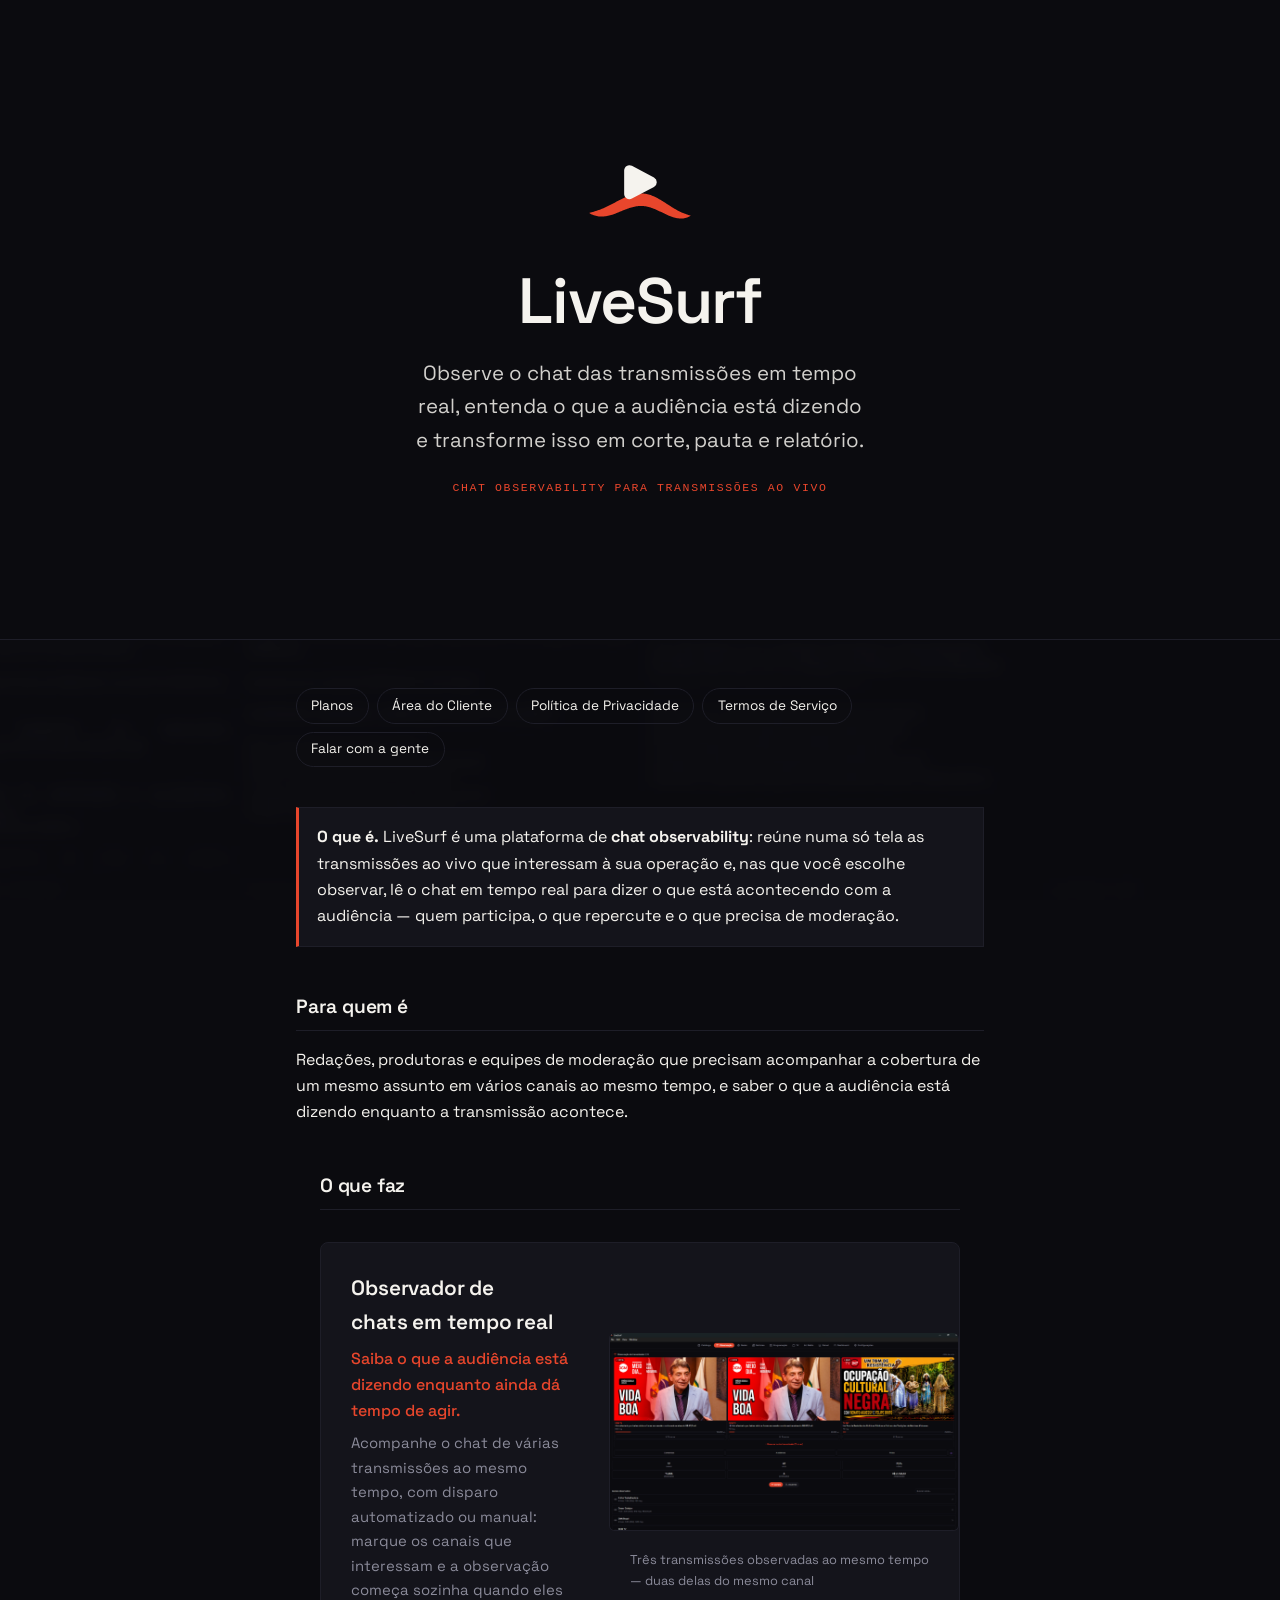
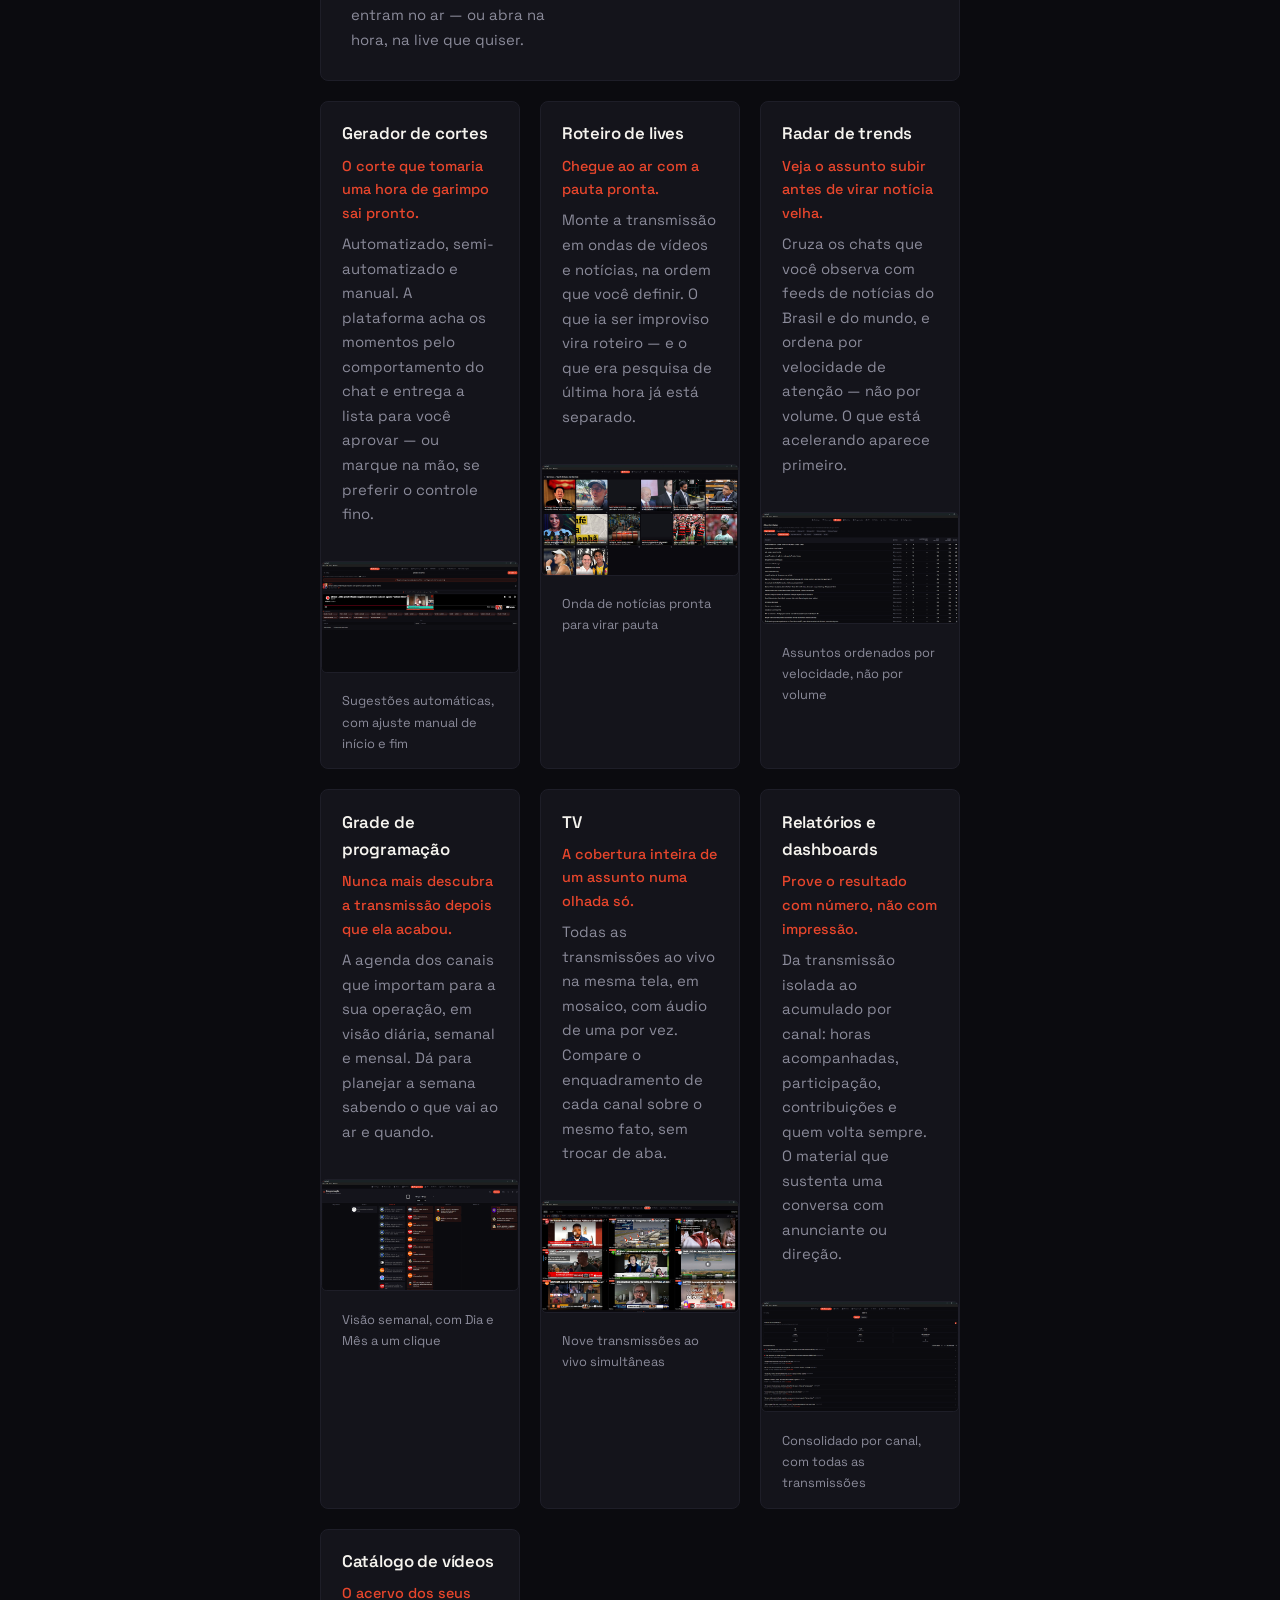
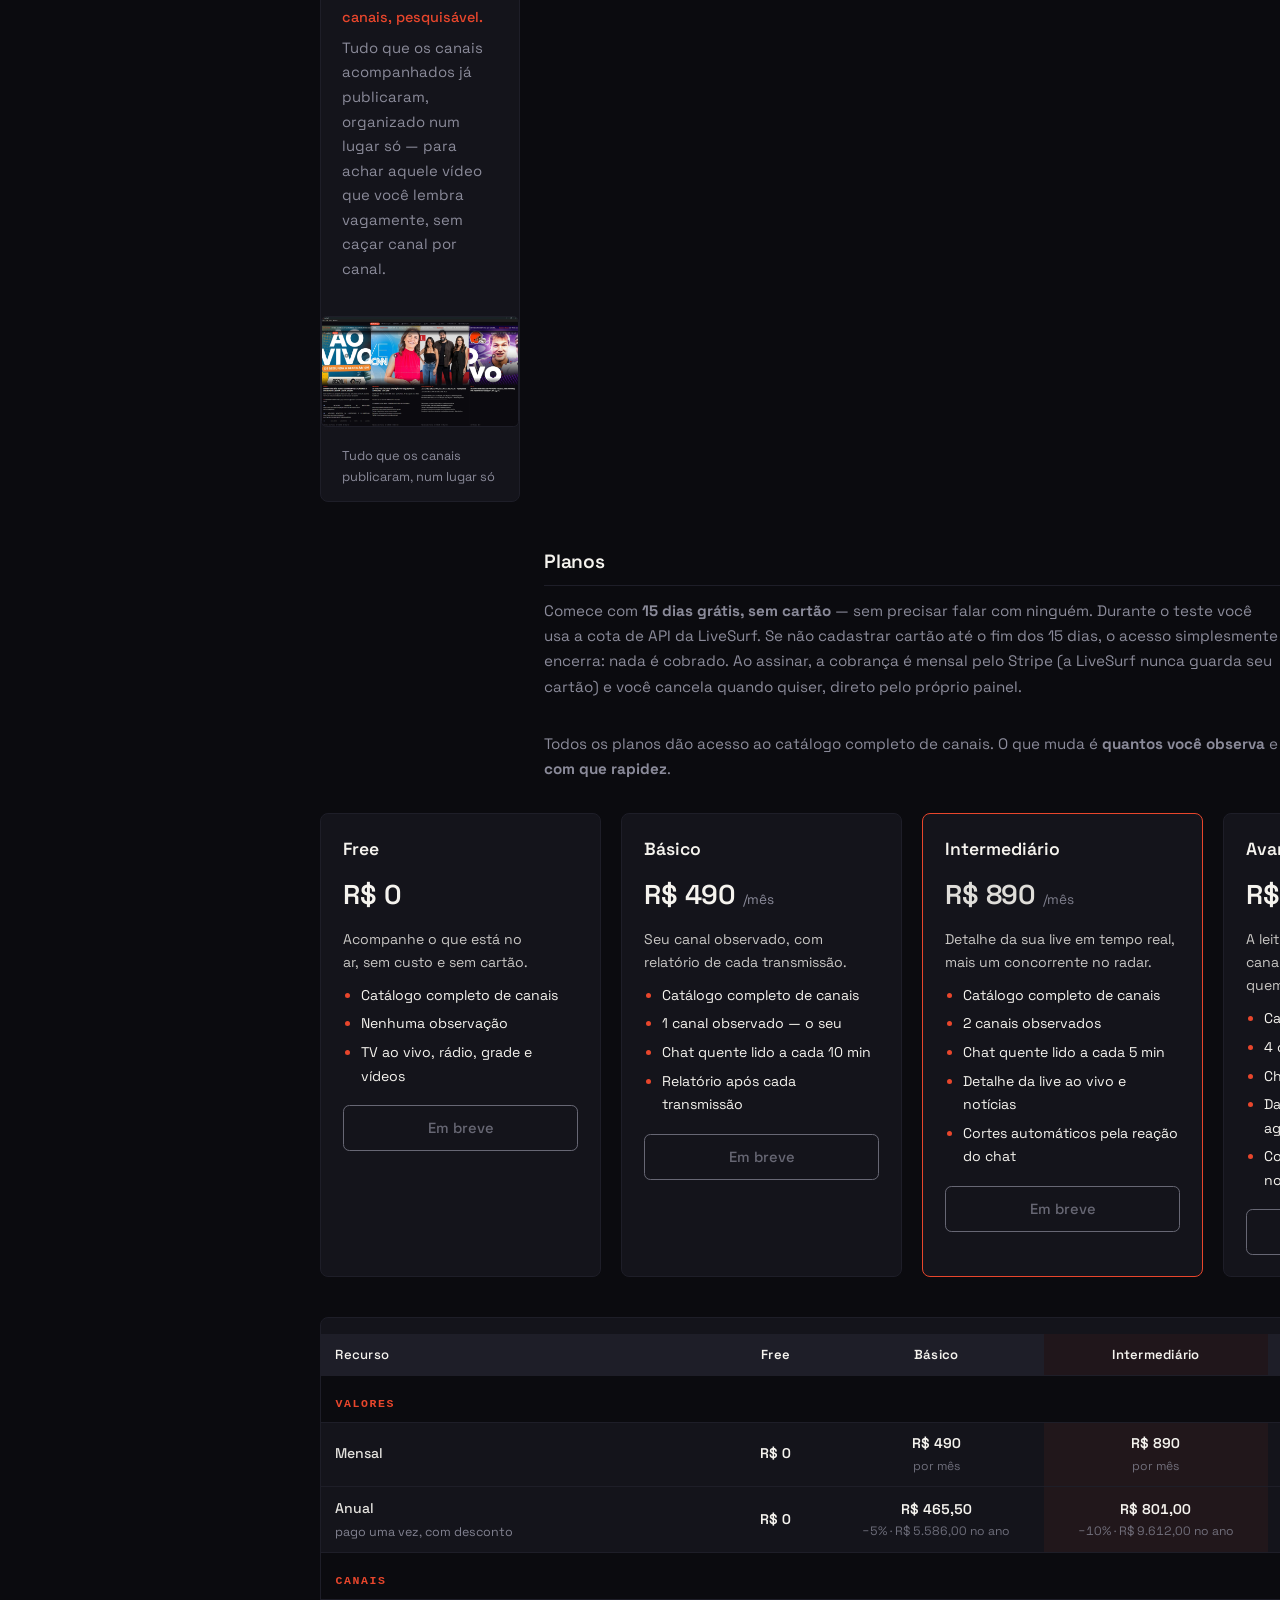
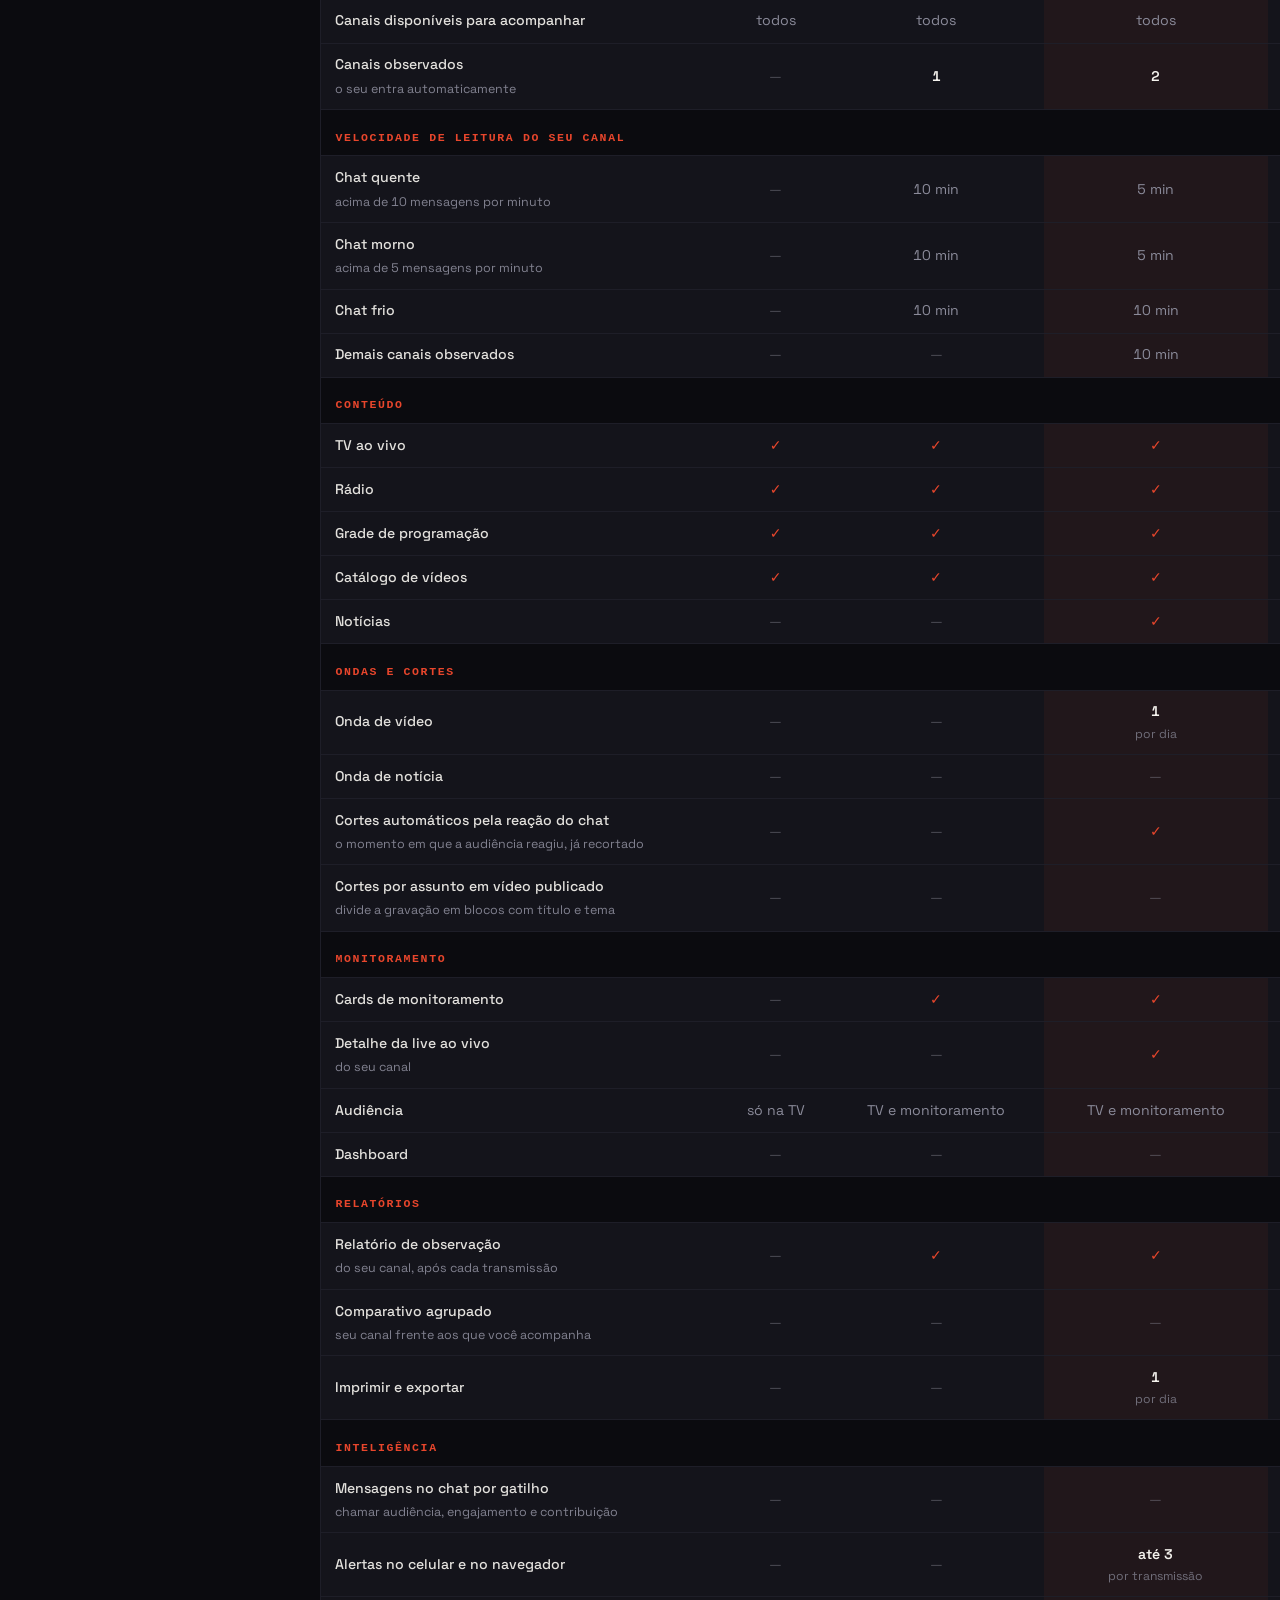
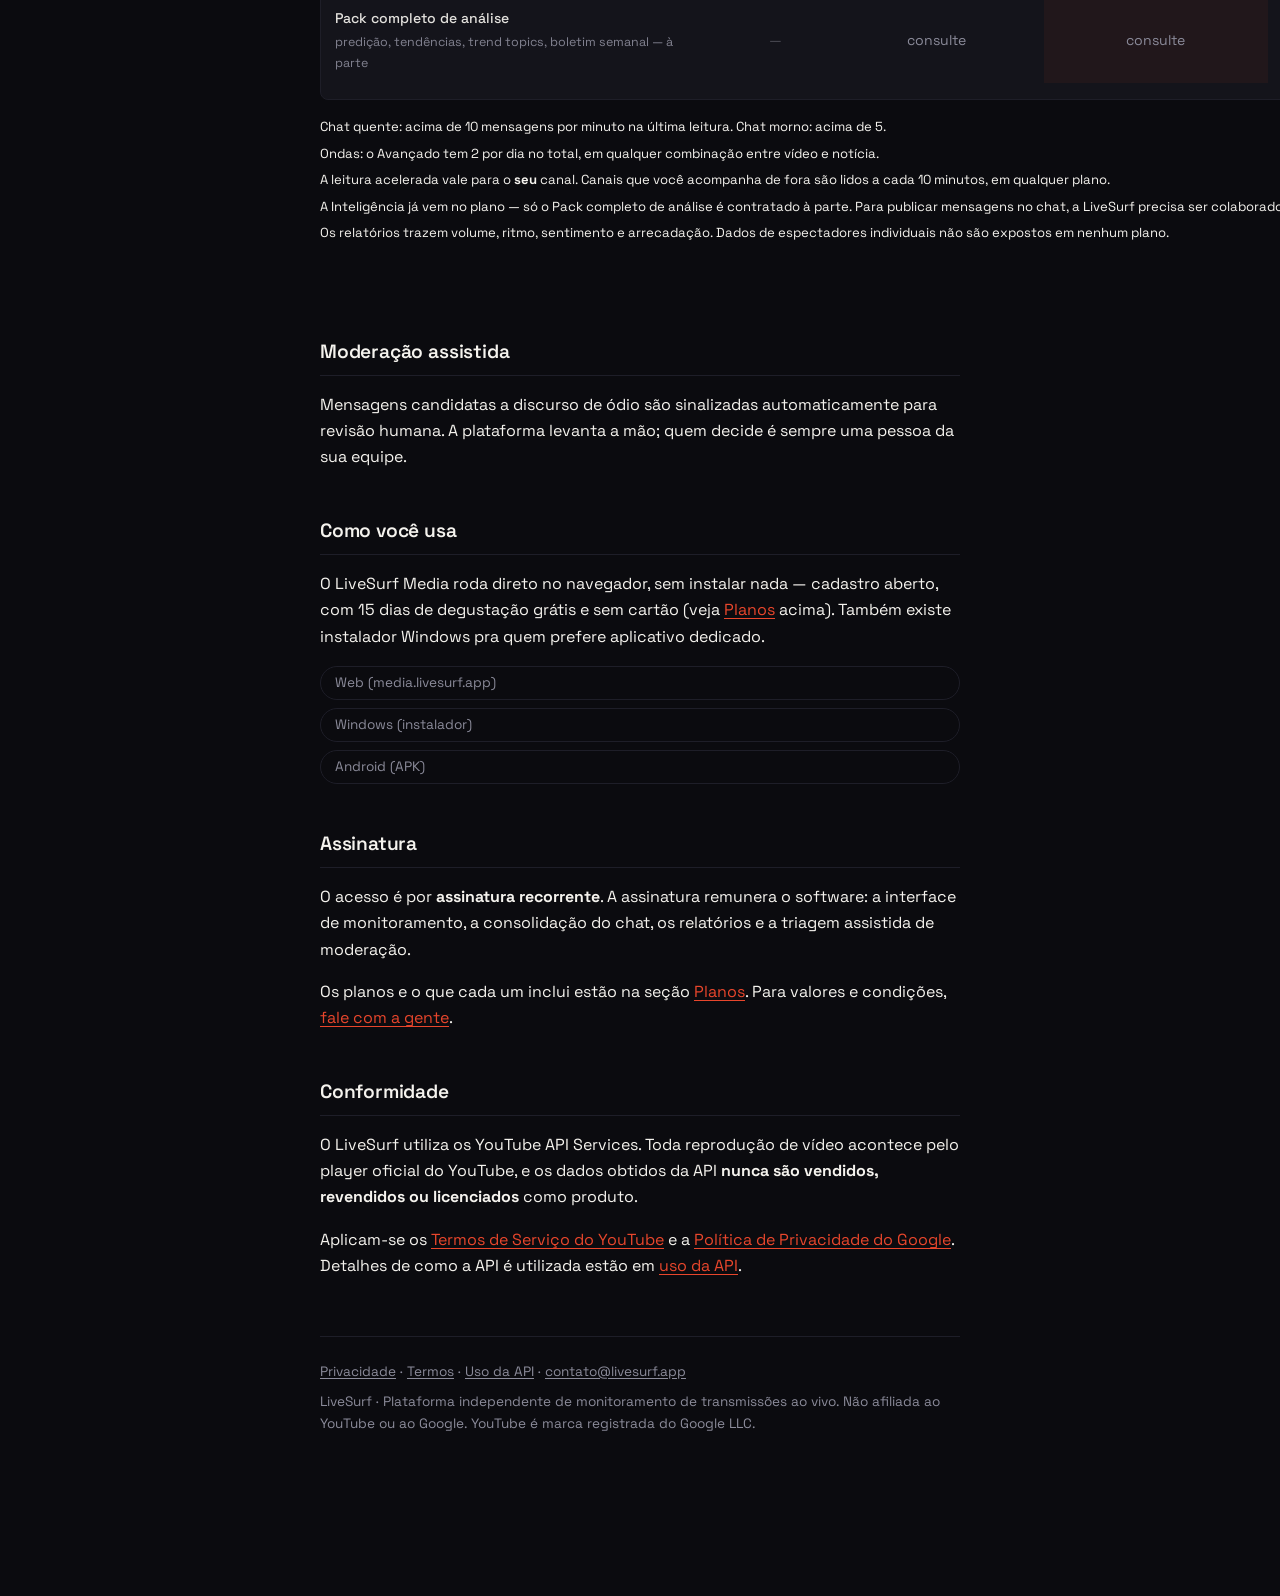
==== commit a90771de: "Amplia seção de planos" ====
--- a/index.html
+++ b/index.html
@@ -7,7 +7,7 @@
 <meta name="description" content="Chat observability para transmissões ao vivo: acompanhe várias lives na mesma tela, leia a audiência em tempo real e gere cortes, pautas e relatórios.">
 <link rel="icon" href="./assets/favicon.svg" type="image/svg+xml">
 <link rel="apple-touch-icon" href="./assets/apple-touch-icon-180.png">
-<link rel="stylesheet" href="./assets/marca.css">
+<link rel="stylesheet" href="./assets/marca.css?v=20260819-planos-largo">
 <style>
   /* ---- abertura: a vinheta da marca ---- */
   .abertura{
@@ -297,6 +297,13 @@
   /* ---- comparativo completo ----
      Tabela larga por natureza (5 colunas + rótulos longos). Ela rola dentro
      do próprio contêiner; o `body` nunca rola de lado. */
+  /* A seção de planos não herda a coluna de leitura: no desktop ela usa toda
+     a largura útil da janela, até o limite da faixa larga. */
+  #planos{
+    width:min(calc(100vw - 3rem),100rem);
+    max-width:none;
+    margin-inline:auto;
+  }
   .comparativo-rolagem{
     overflow-x:auto;
     margin:2.5rem 0 1rem;
--- a/assets/marca.css
+++ b/assets/marca.css
@@ -83,10 +83,11 @@
   padding: 3rem 1.5rem 5rem;
 }
 
-/* Faixa LARGA: para grades de cards e prints, que ganham em respiro
-   horizontal — o oposto do texto. Cresce até 84rem e depois para. */
+/* Faixa LARGA: para grades de cards, prints e o comparativo de planos,
+   que ganham em respiro horizontal — o oposto do texto. Cresce até 100rem
+   para que as cinco colunas caibam no desktop sem rolagem horizontal. */
 .largo {
-  max-width: 84rem;
+  max-width: 100rem;
   margin: 0 auto;
   padding: 0 1.5rem;
 }
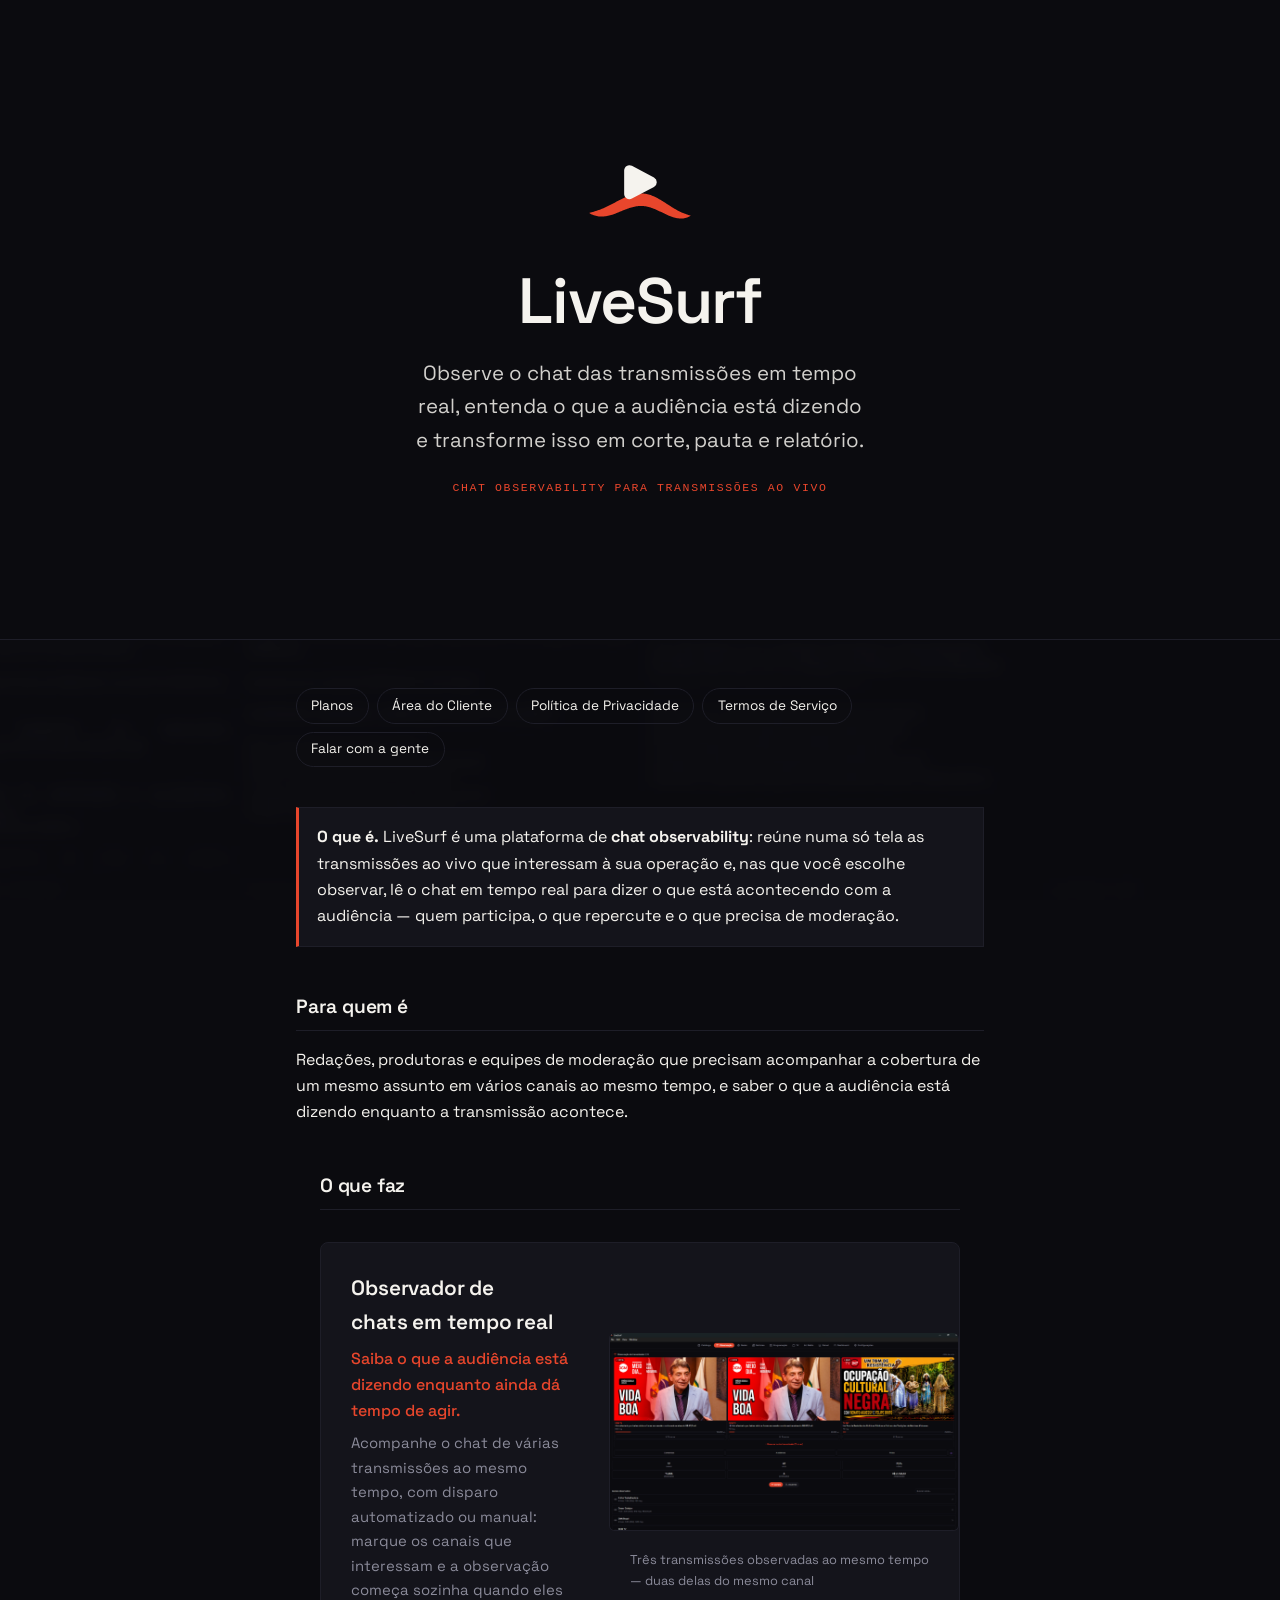
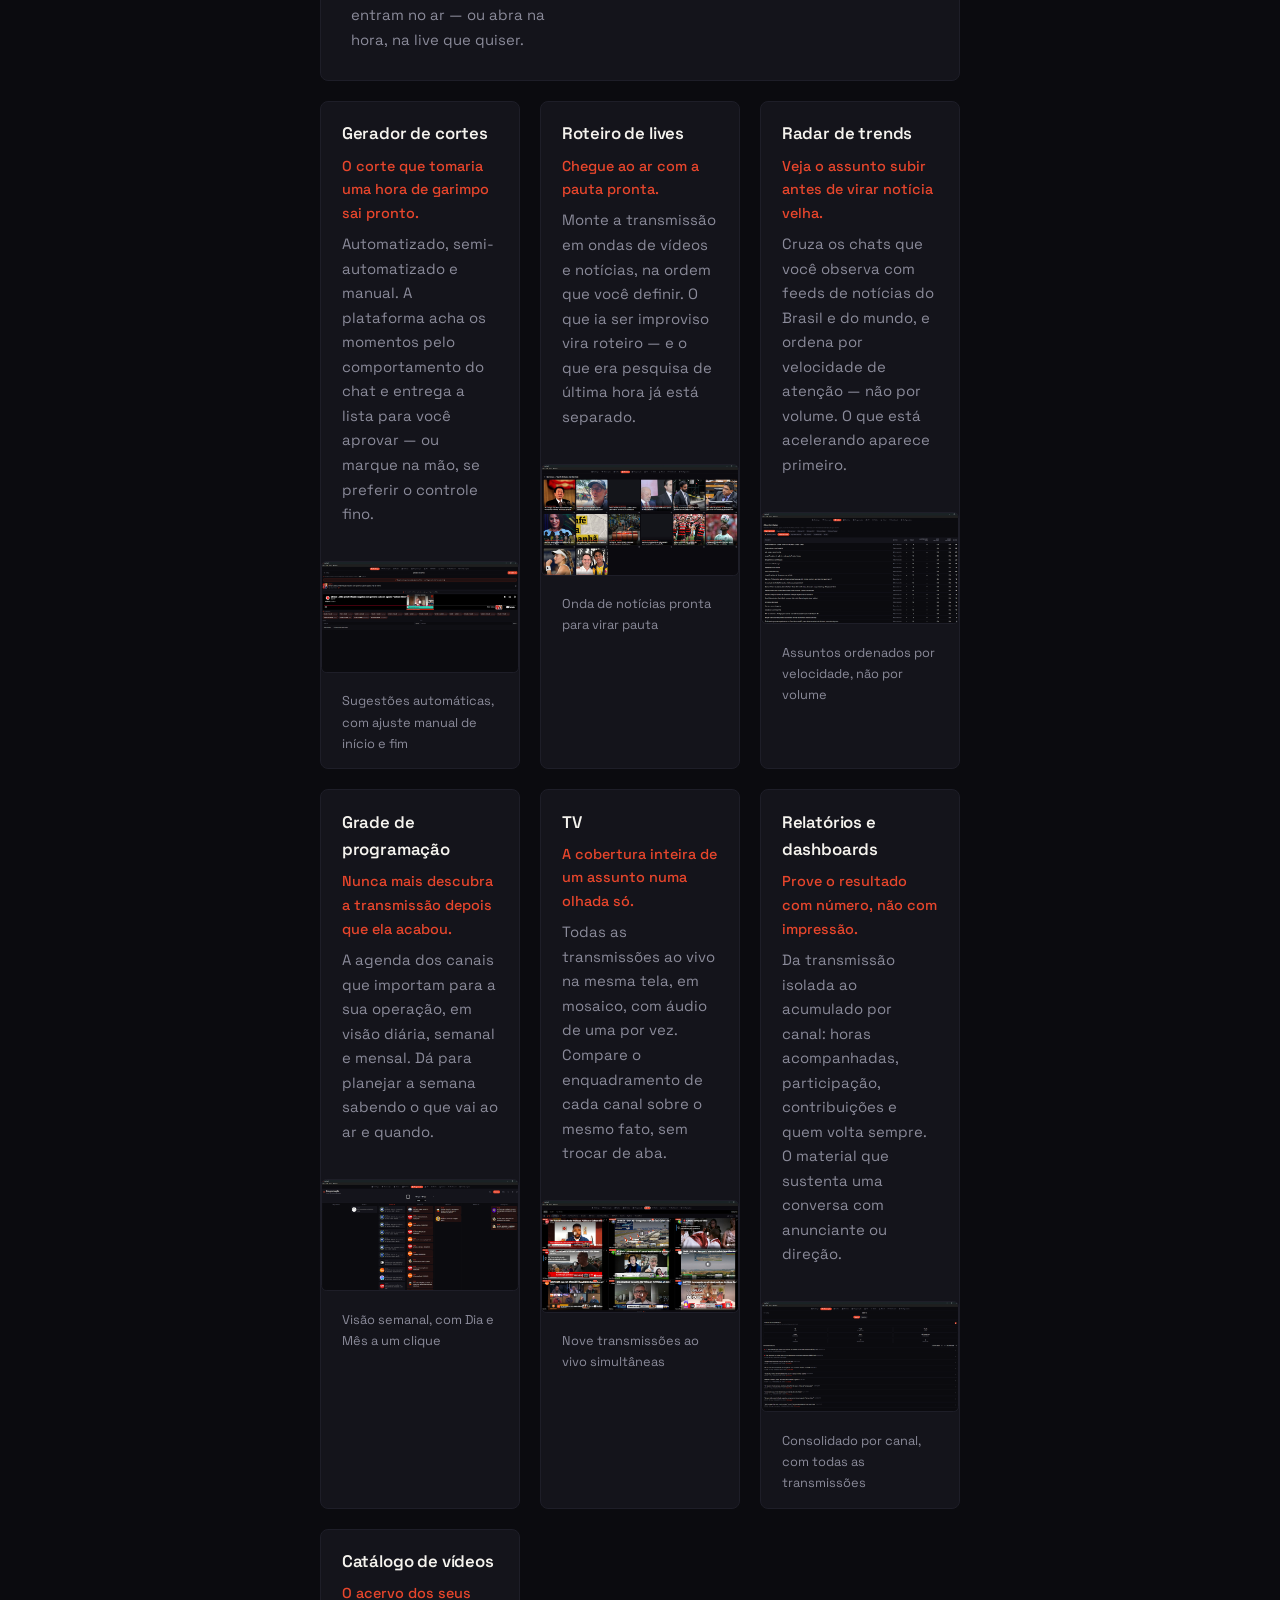
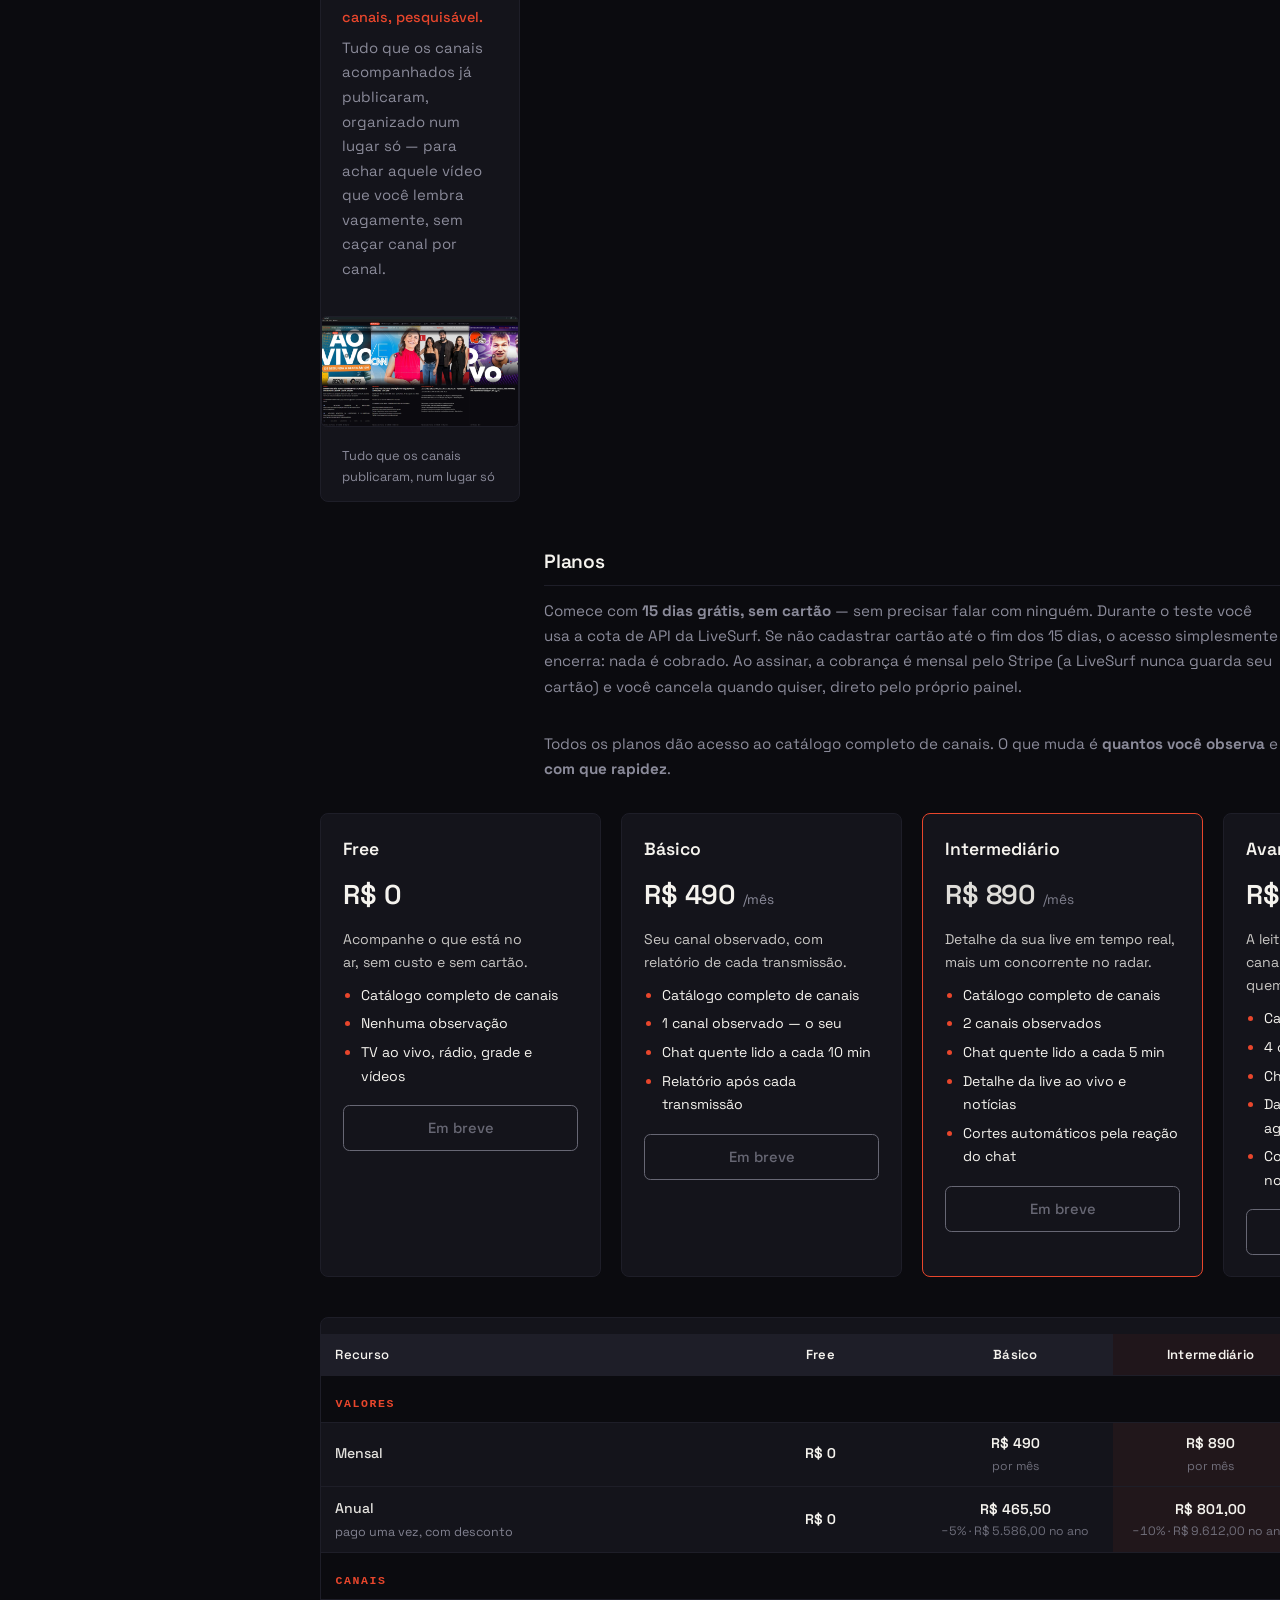
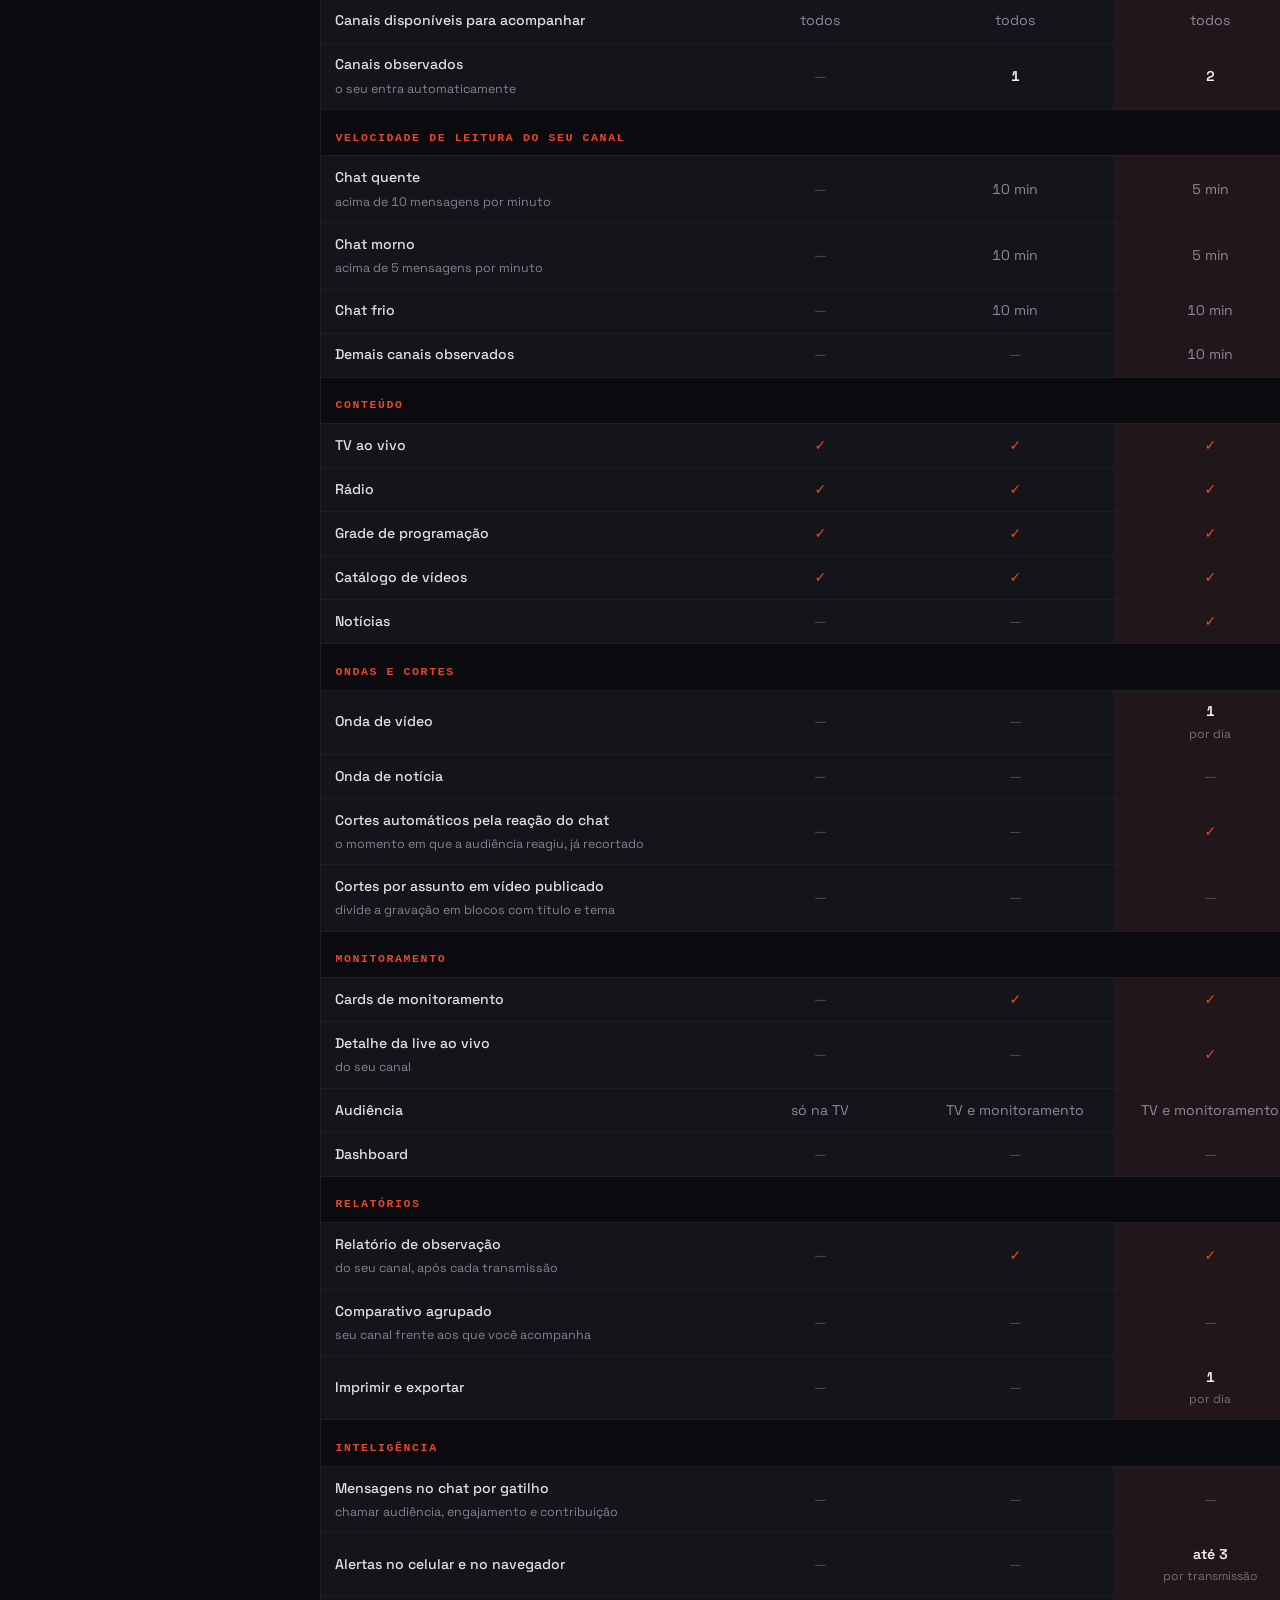
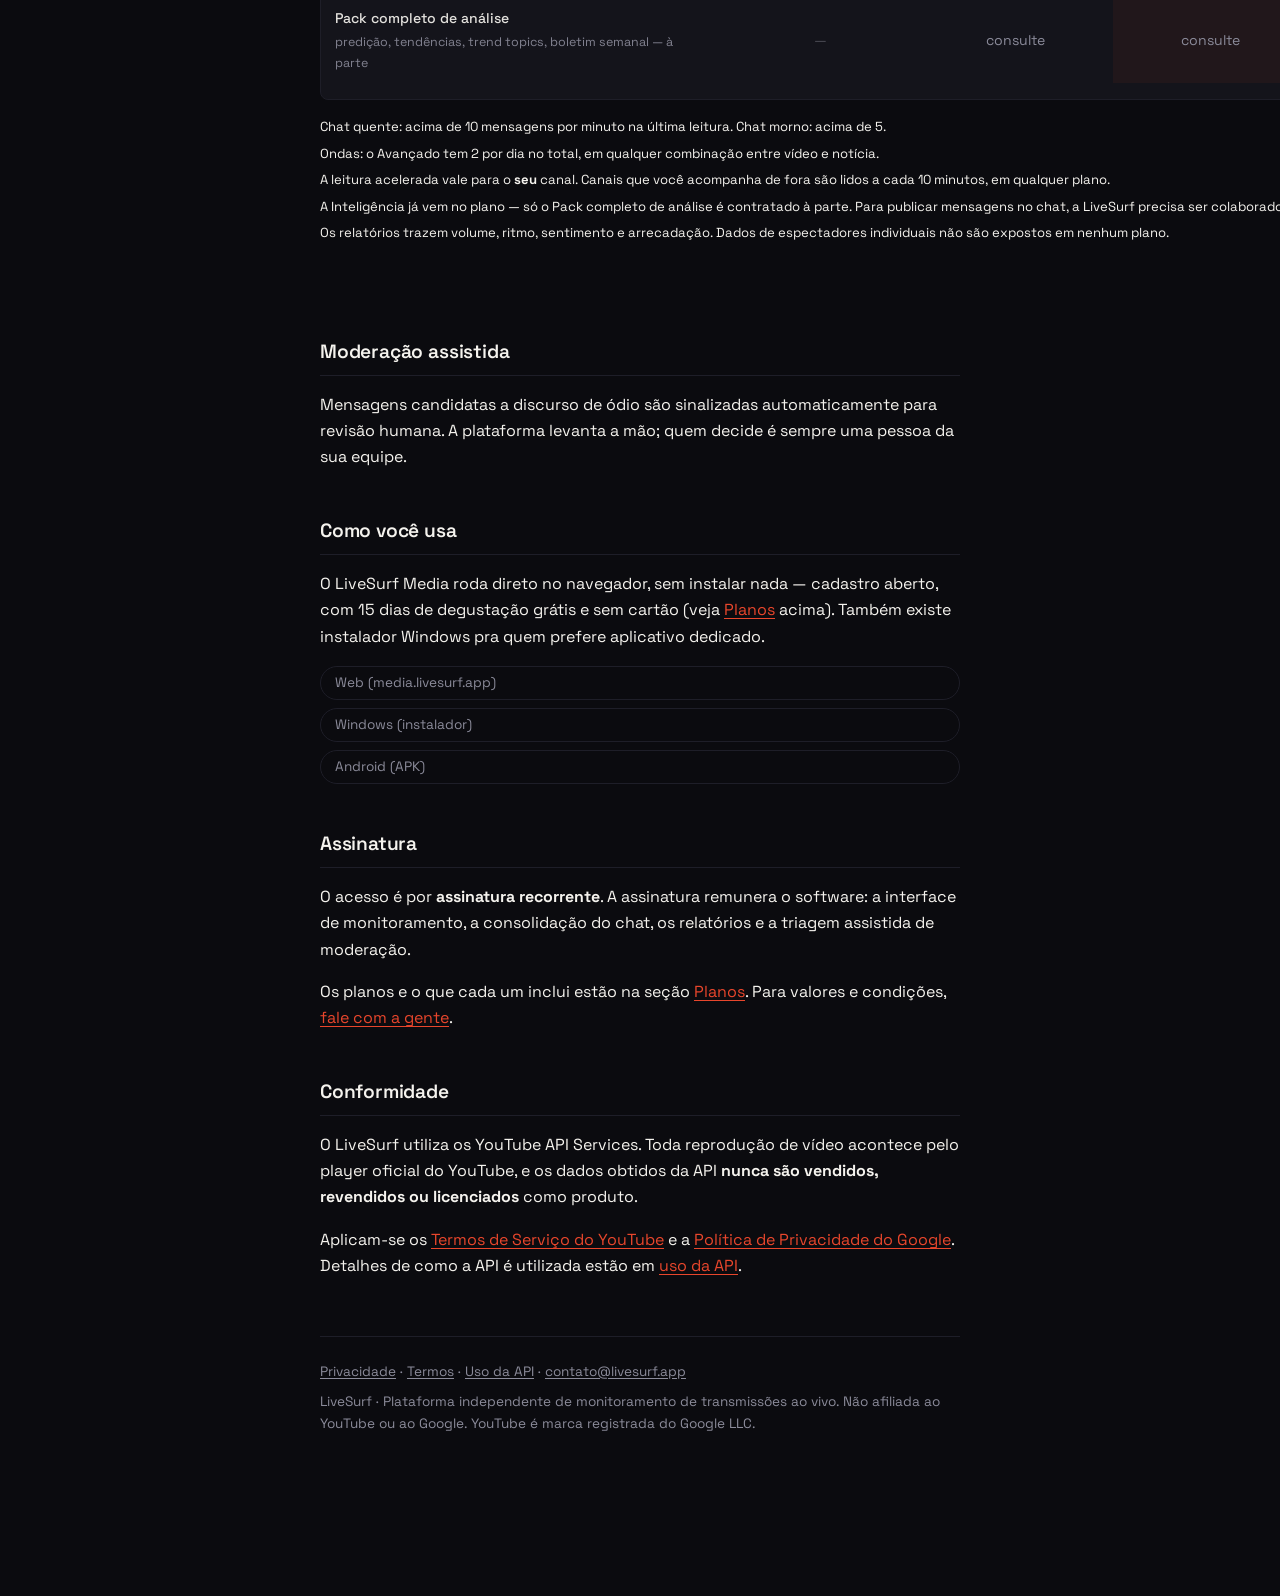
==== commit c597d877: "Remove rolagem horizontal dos planos" ====
--- a/index.html
+++ b/index.html
@@ -305,7 +305,7 @@
     margin-inline:auto;
   }
   .comparativo-rolagem{
-    overflow-x:auto;
+    overflow:hidden;
     margin:2.5rem 0 1rem;
     border:1px solid var(--ink-3);
     border-radius:.5rem;
@@ -313,7 +313,9 @@
   }
   .comparativo{
     width:100%;
-    min-width:44rem;
+    min-width:0;
+    table-layout:fixed;
+    display:table;
     border-collapse:collapse;
     font-size:.88rem;
     /* Números de preço em colunas alinham pela mesma largura de dígito. */
@@ -321,10 +323,11 @@
   }
   .comparativo th,
   .comparativo td{
-    padding:.62rem .9rem;
+    padding:clamp(.42rem,1vw,.62rem) clamp(.38rem,1.4vw,.9rem);
     text-align:center;
     border-bottom:1px solid var(--ink-3);
     vertical-align:middle;
+    overflow-wrap:anywhere;
   }
   .comparativo thead th{
     position:sticky;
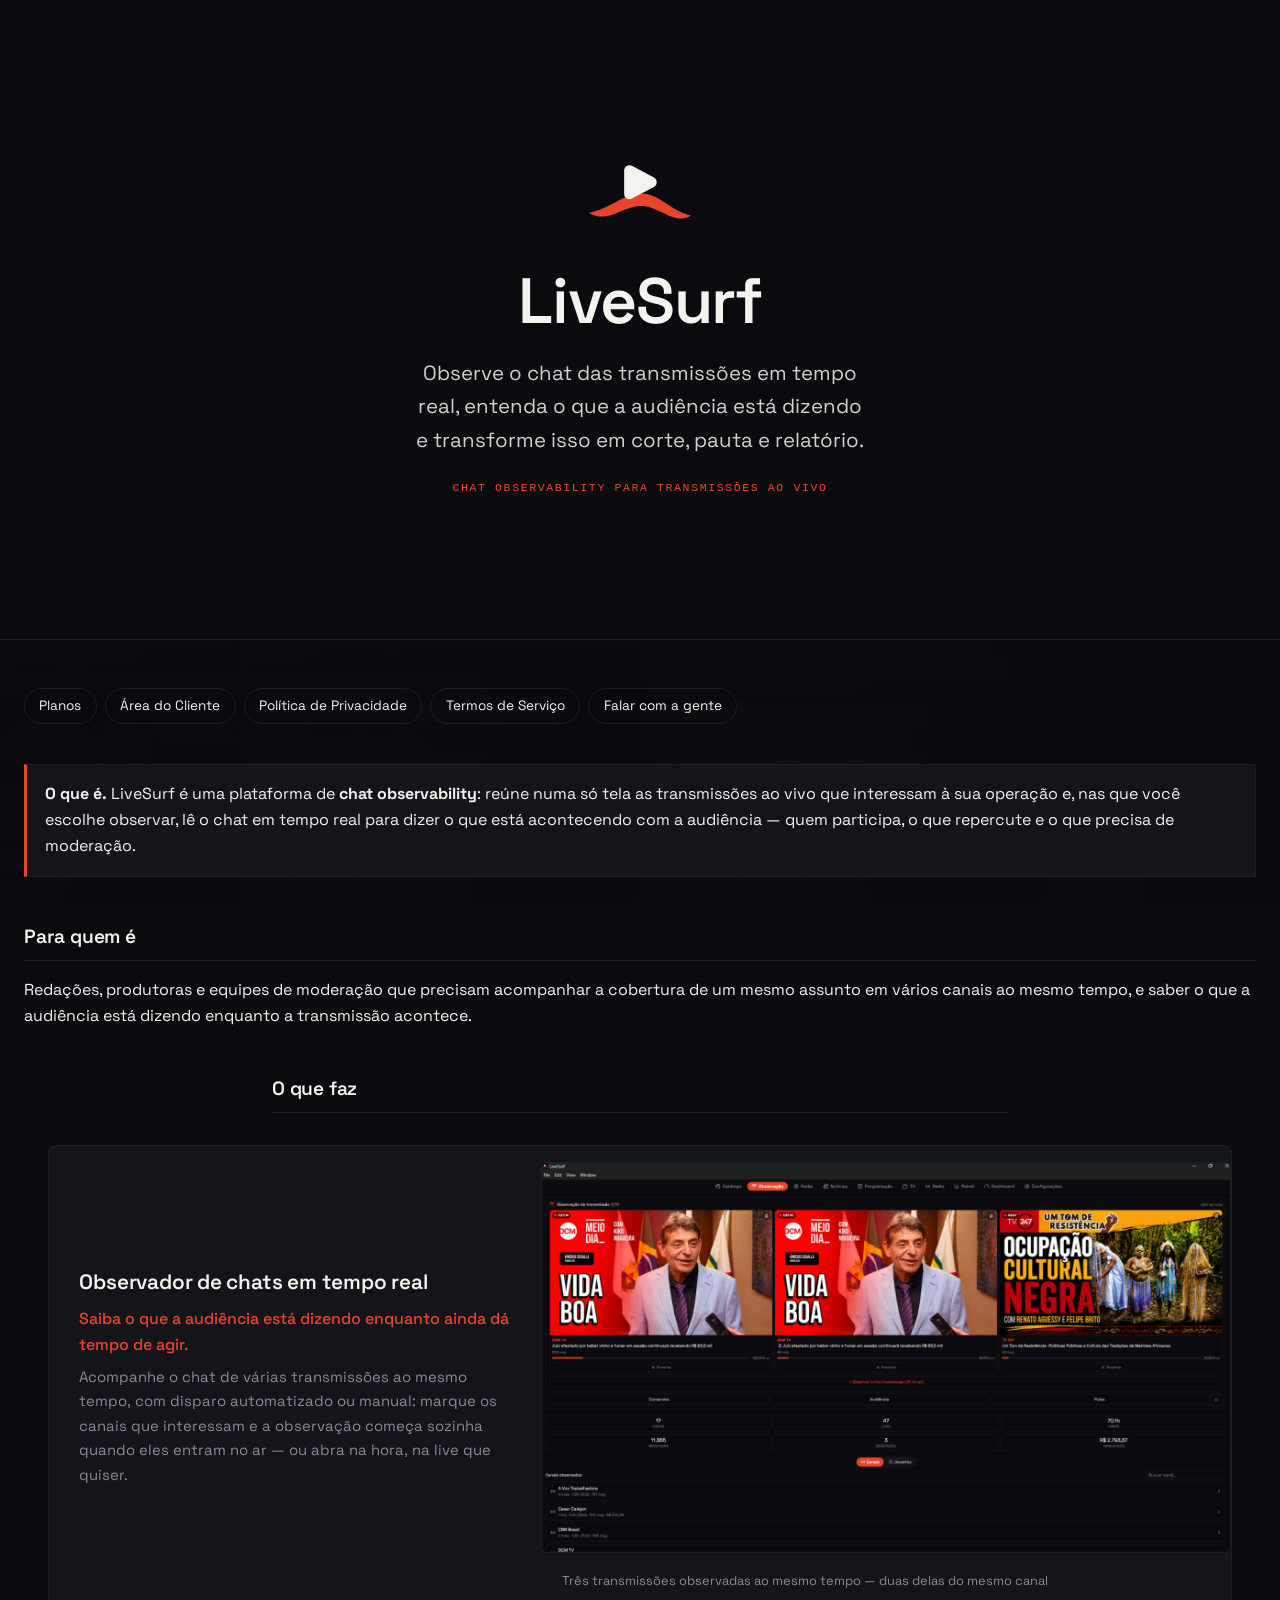
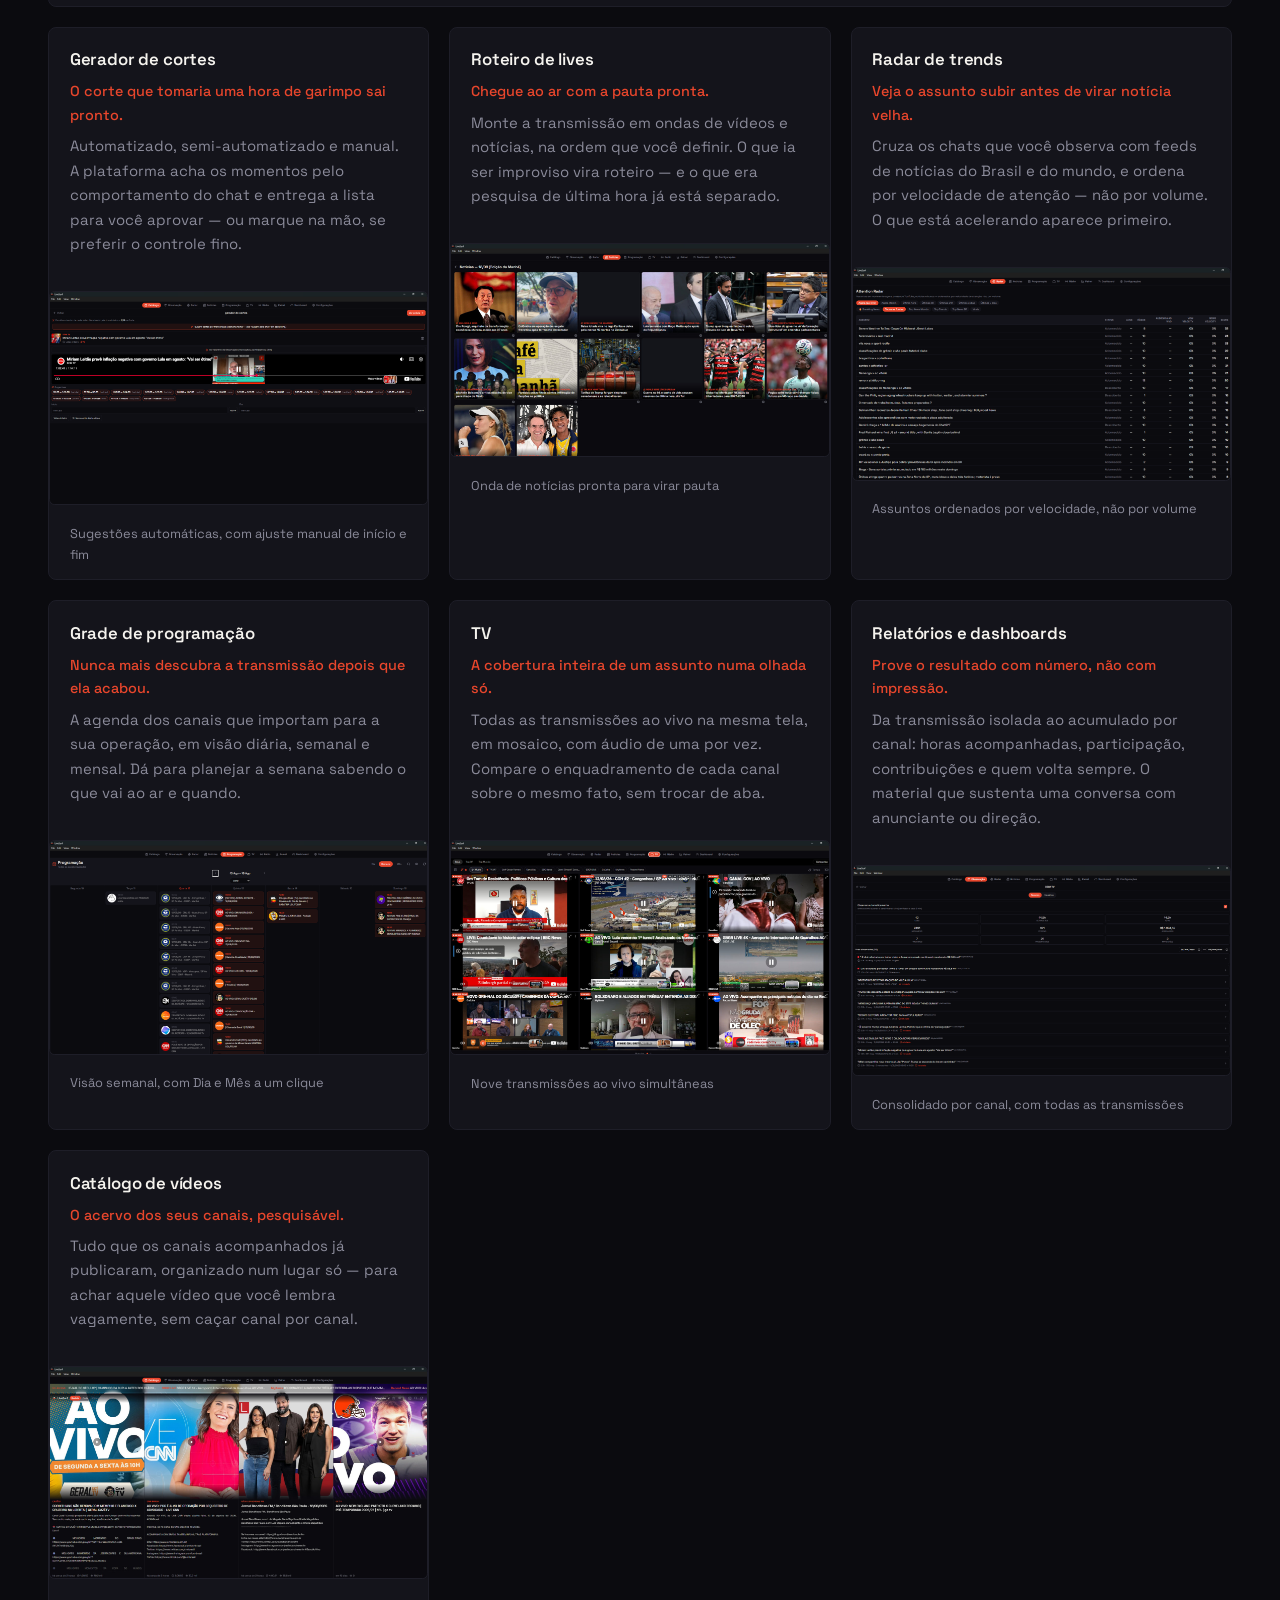
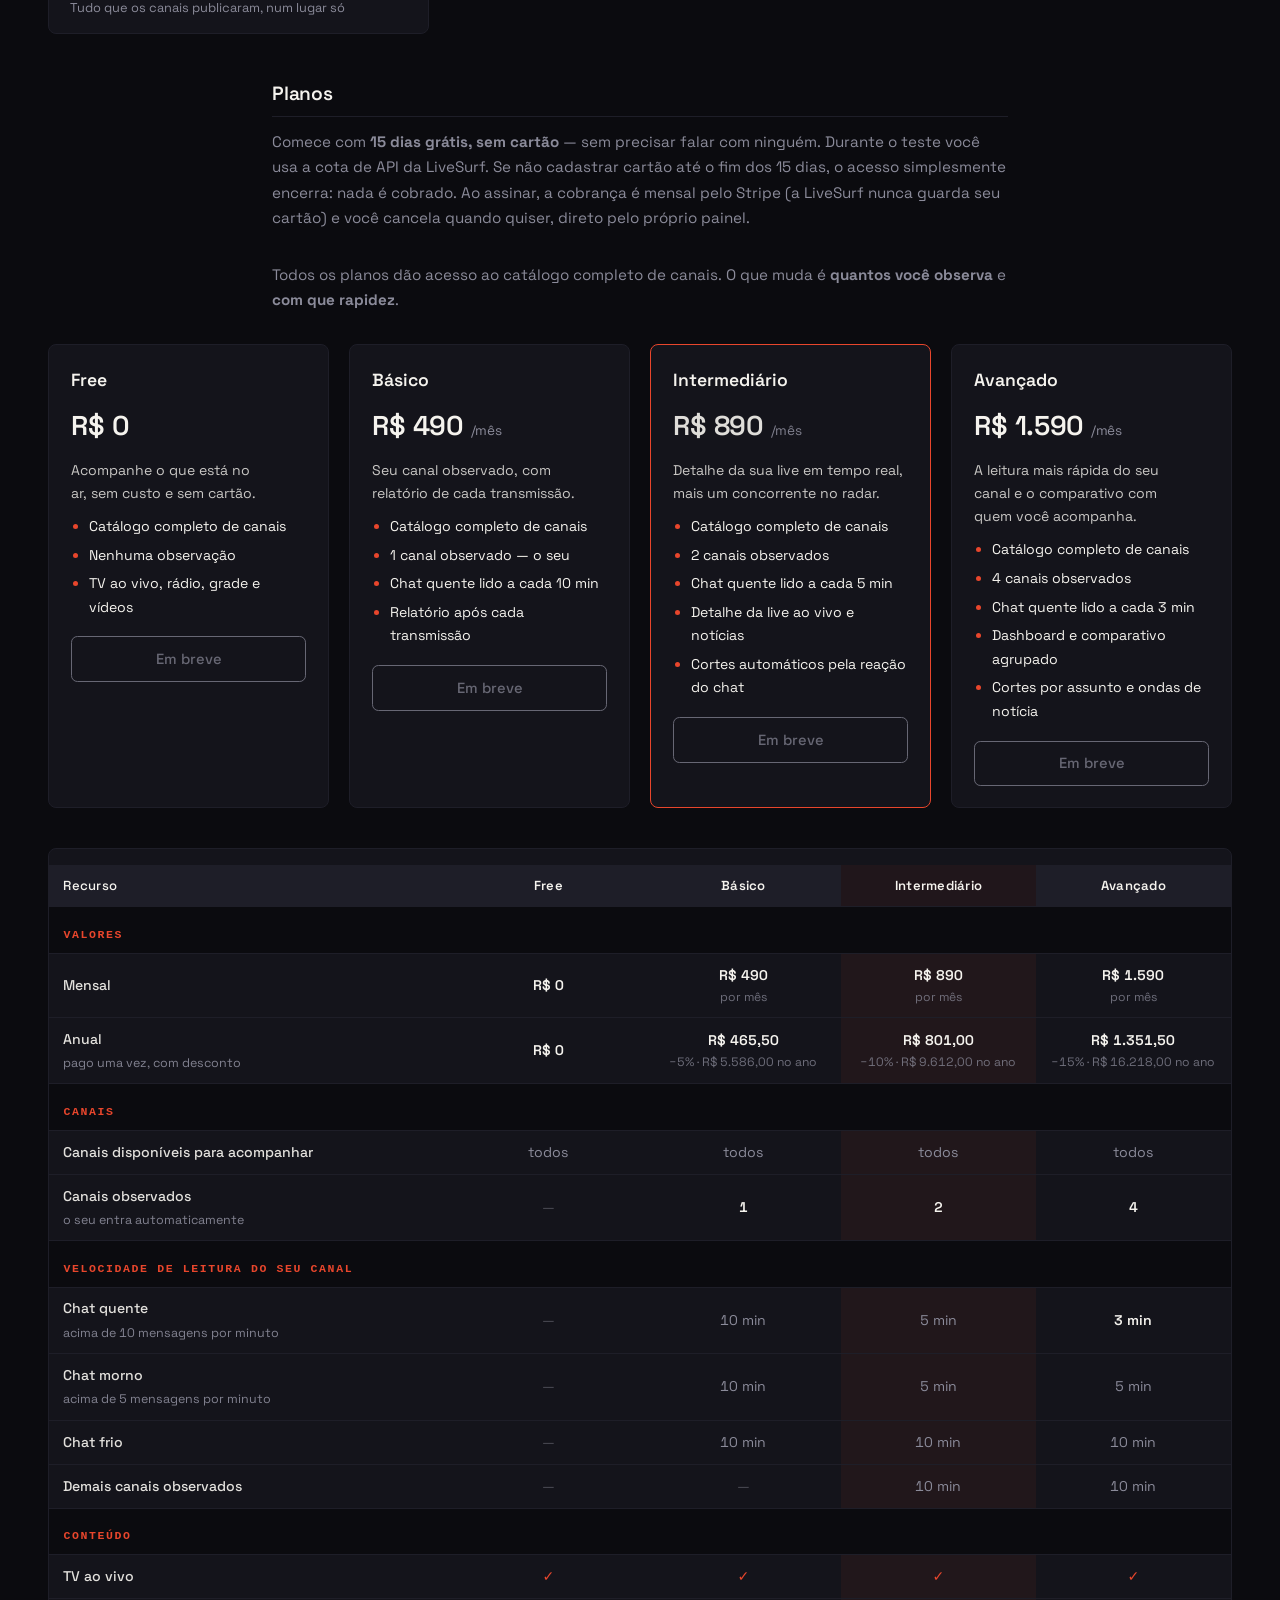
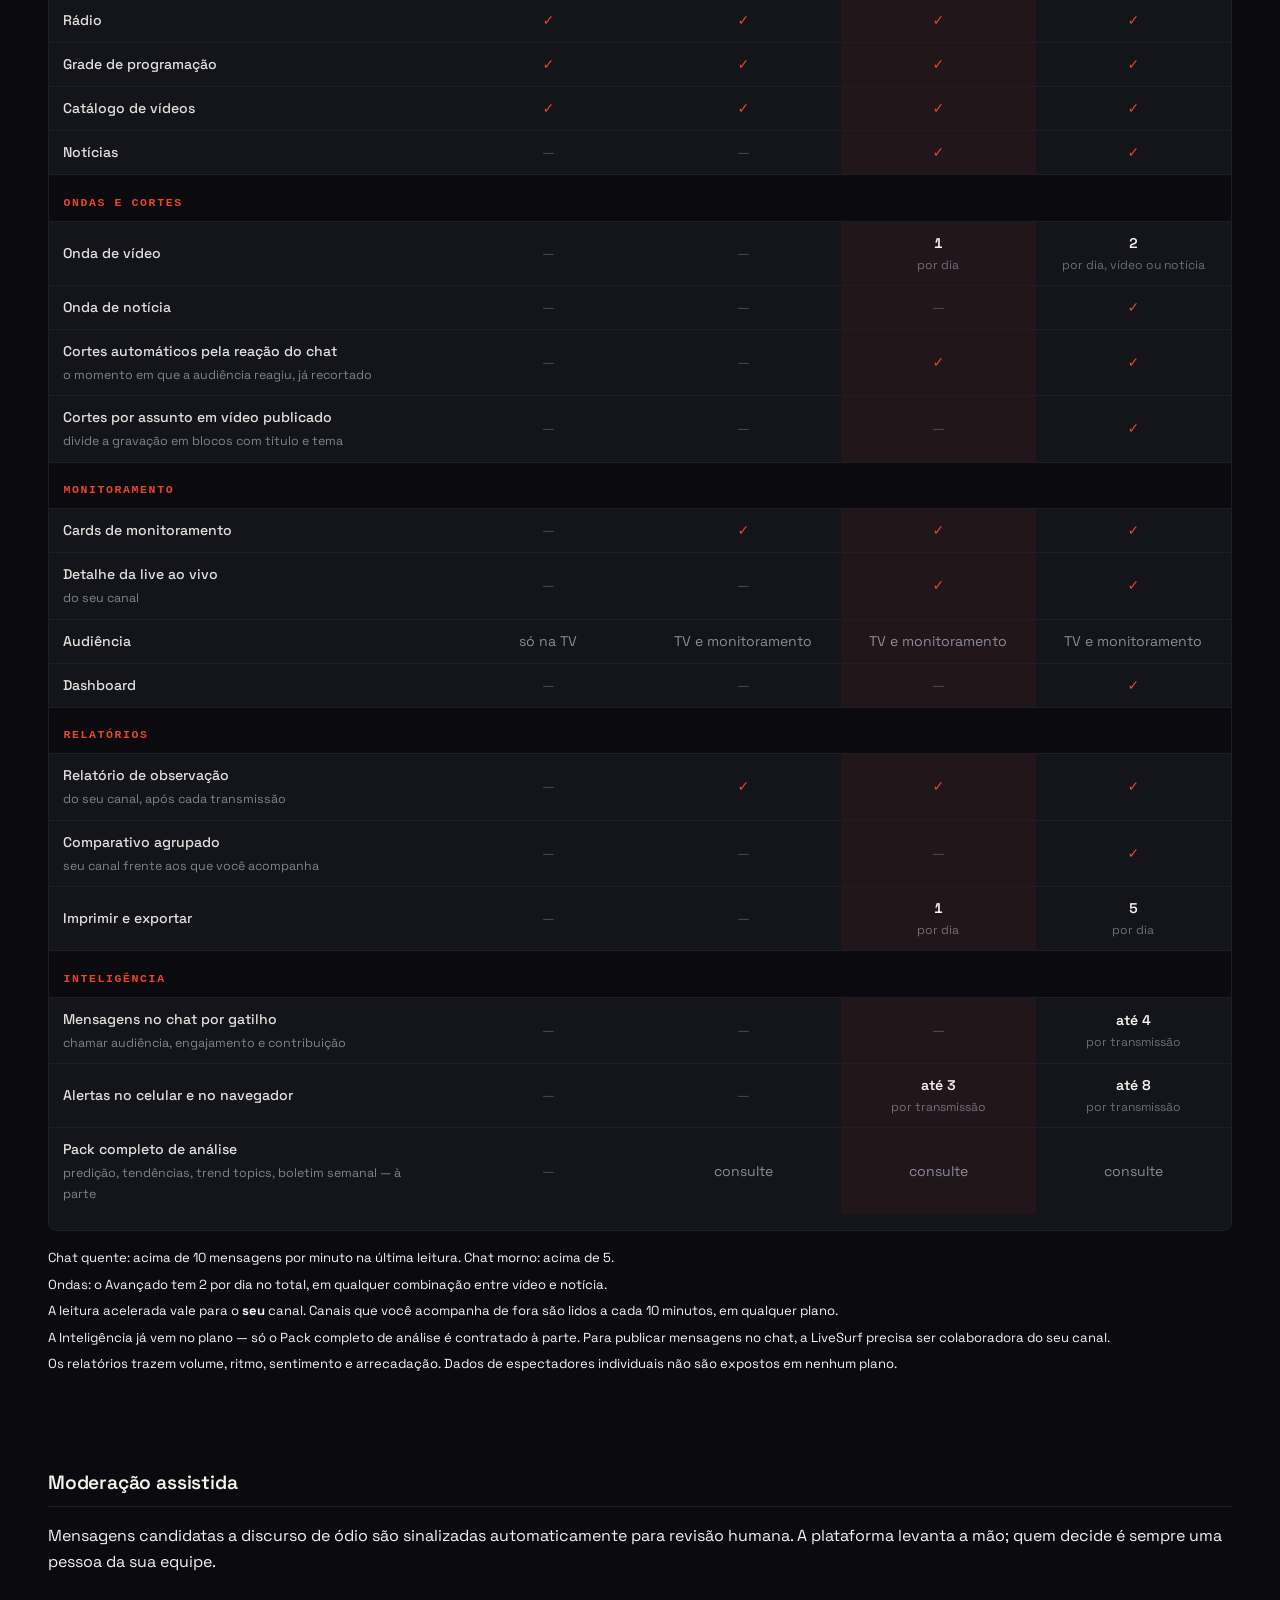
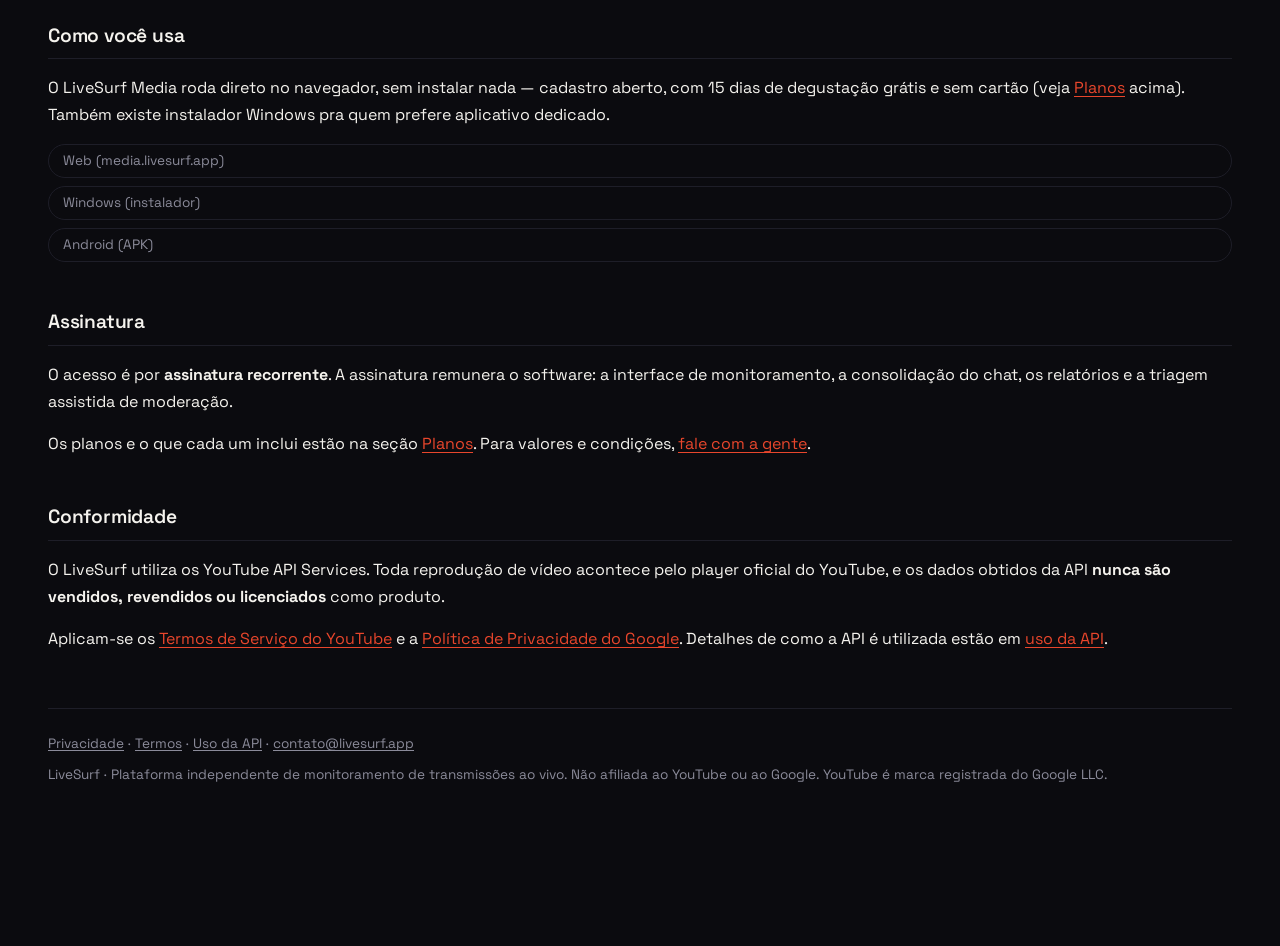
==== commit 24a30047: "Amplia conteúdo do site" ====
--- a/index.html
+++ b/index.html
@@ -7,7 +7,7 @@
 <meta name="description" content="Chat observability para transmissões ao vivo: acompanhe várias lives na mesma tela, leia a audiência em tempo real e gere cortes, pautas e relatórios.">
 <link rel="icon" href="./assets/favicon.svg" type="image/svg+xml">
 <link rel="apple-touch-icon" href="./assets/apple-touch-icon-180.png">
-<link rel="stylesheet" href="./assets/marca.css?v=20260819-planos-largo">
+<link rel="stylesheet" href="./assets/marca.css?v=20260819-conteudo-largo">
 <style>
   /* ---- abertura: a vinheta da marca ---- */
   .abertura{
--- a/assets/marca.css
+++ b/assets/marca.css
@@ -75,10 +75,10 @@
   -webkit-font-smoothing: antialiased;
 }
 
-/* Coluna de LEITURA: texto corrido nunca passa daqui, senão a linha fica
-   longa demais para o olho acompanhar. */
+/* Conteúdo principal: largo o bastante para as grades e o comparativo de
+   planos usarem o desktop sem apertar as colunas. */
 .conteudo {
-  max-width: 46rem;
+  max-width: 84rem;
   margin: 0 auto;
   padding: 3rem 1.5rem 5rem;
 }
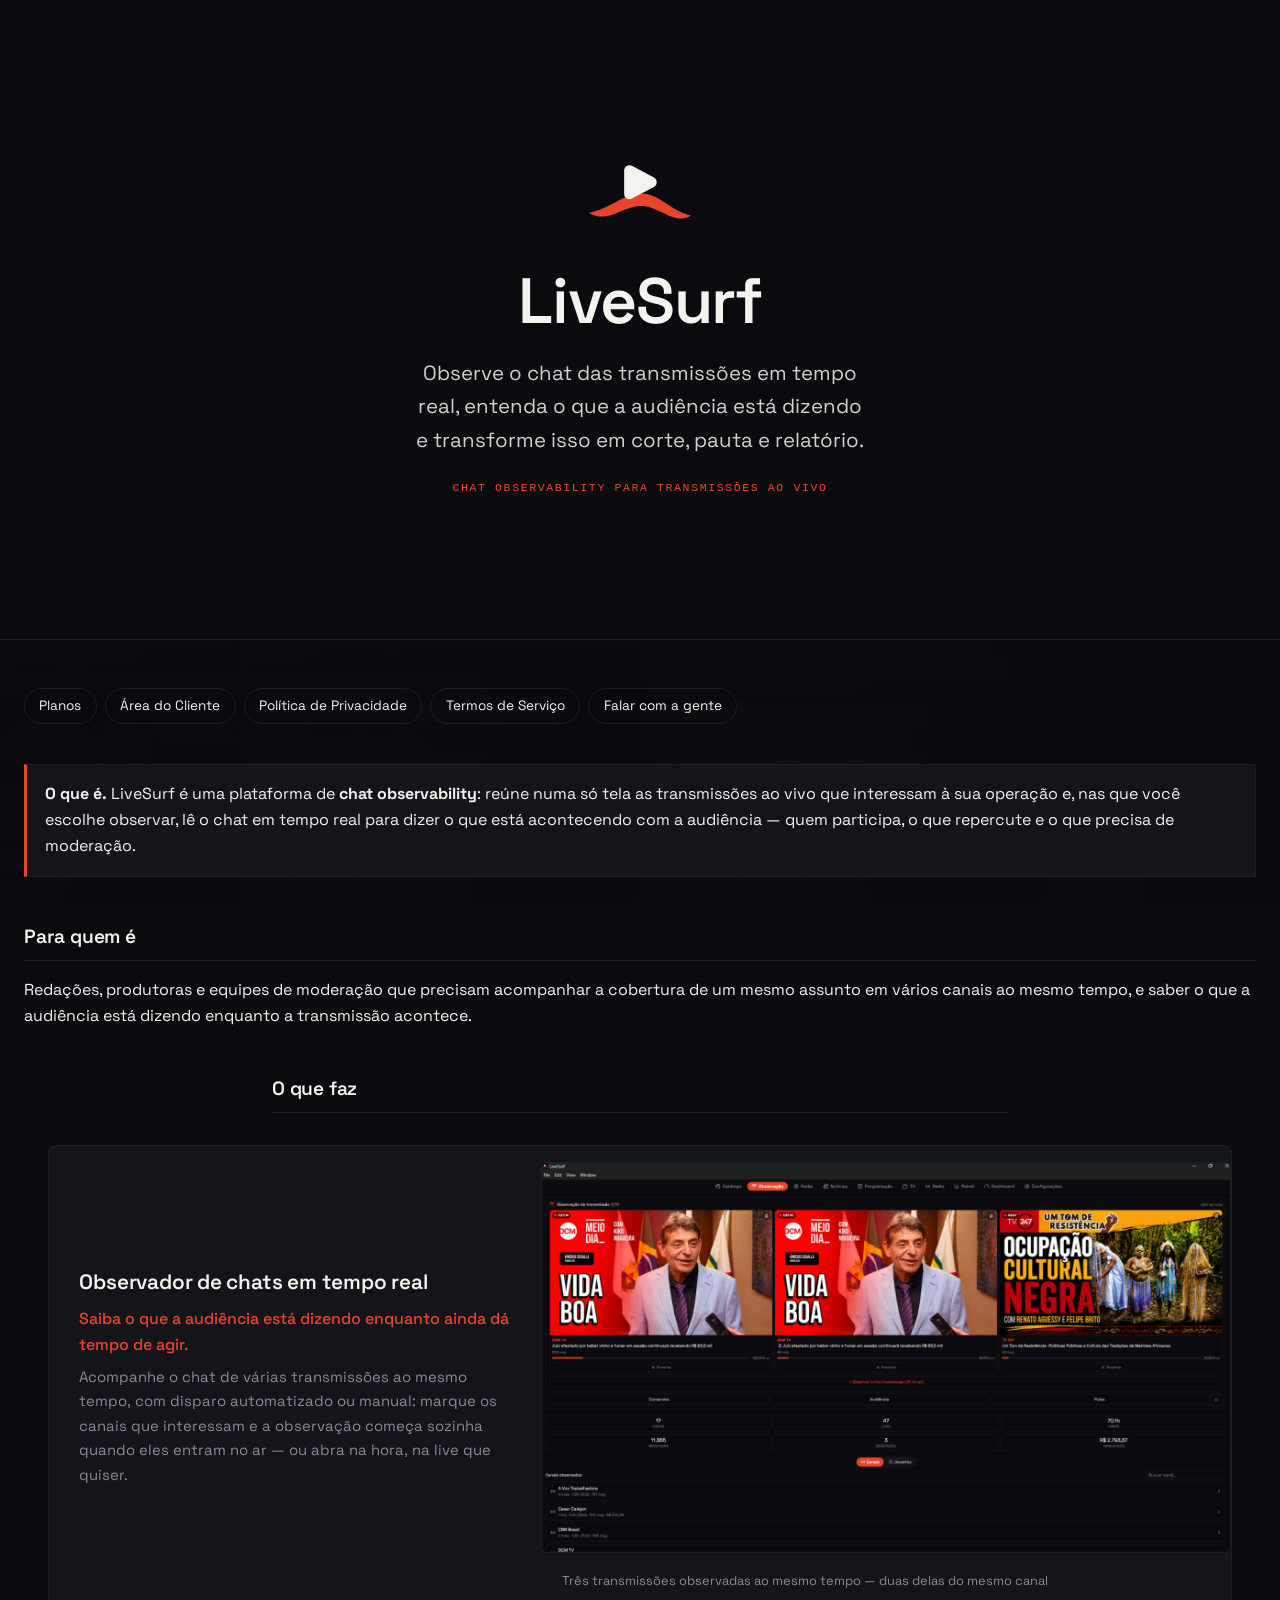
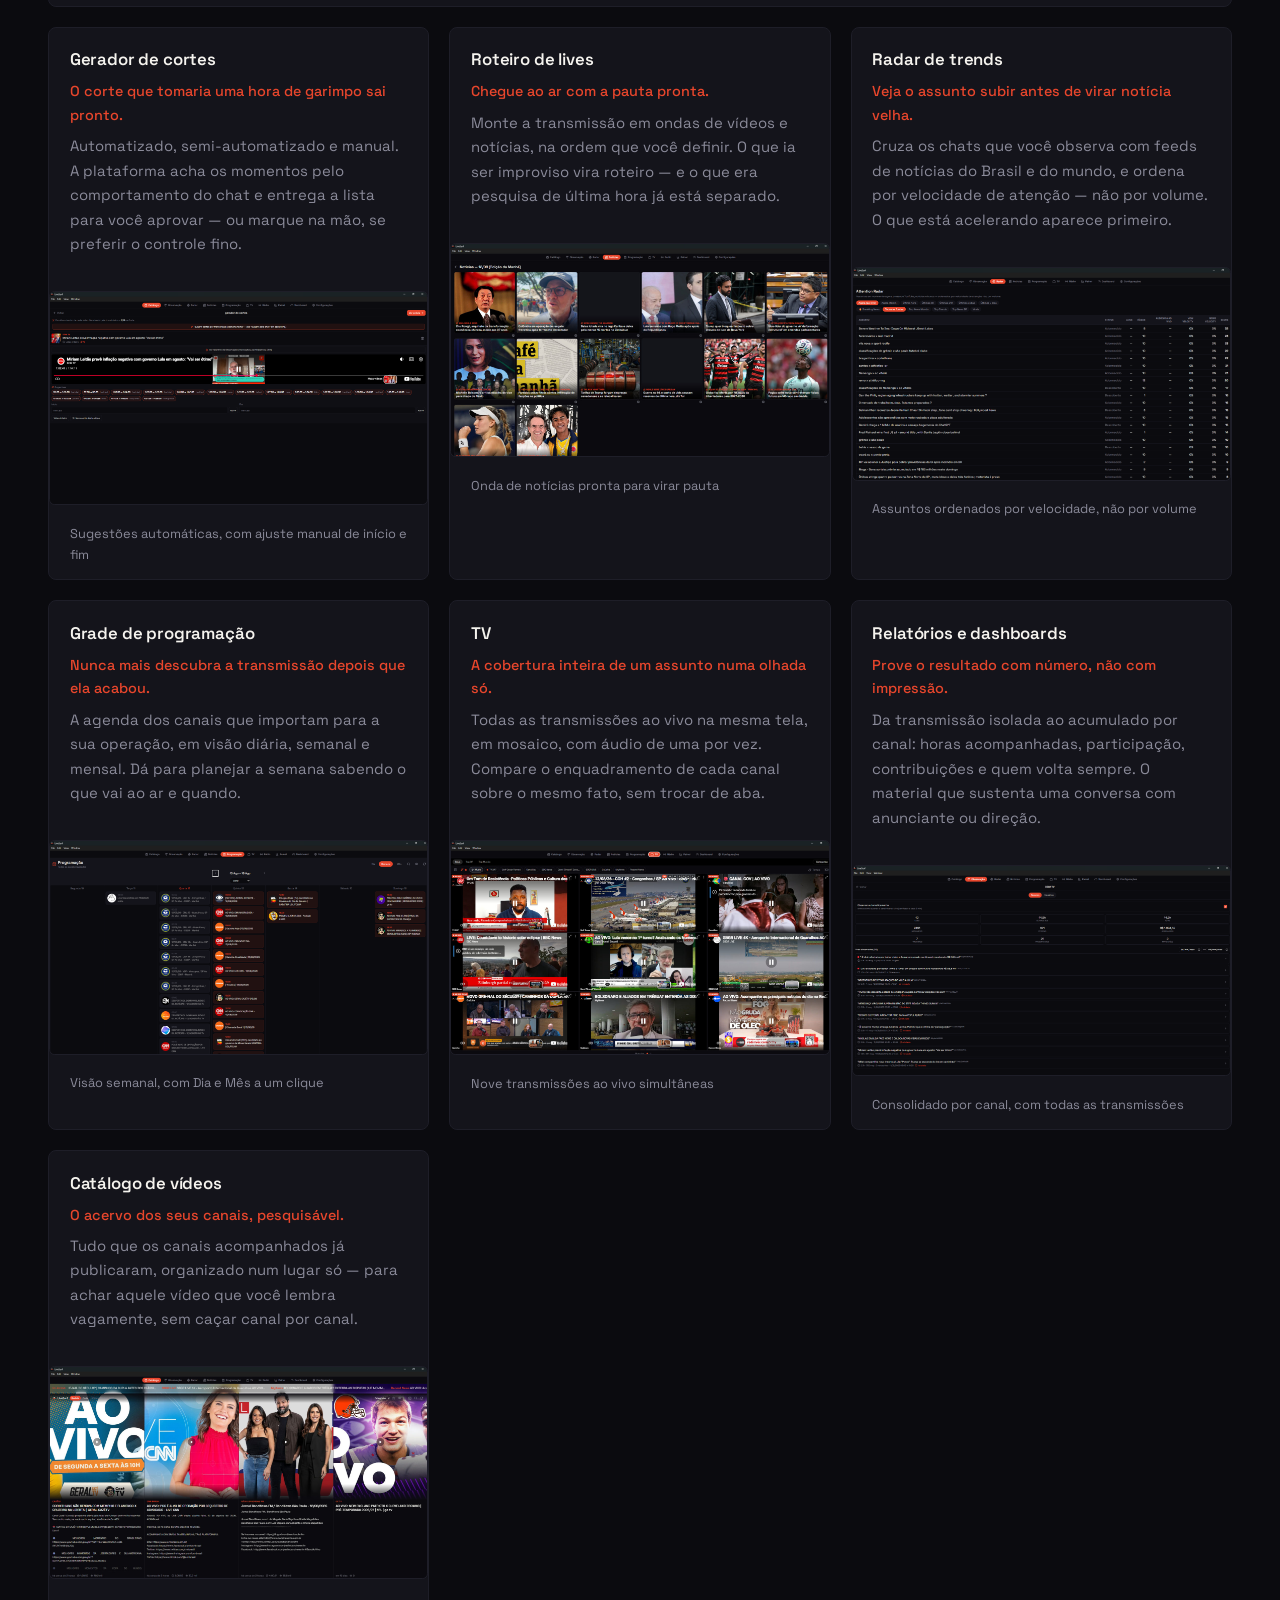
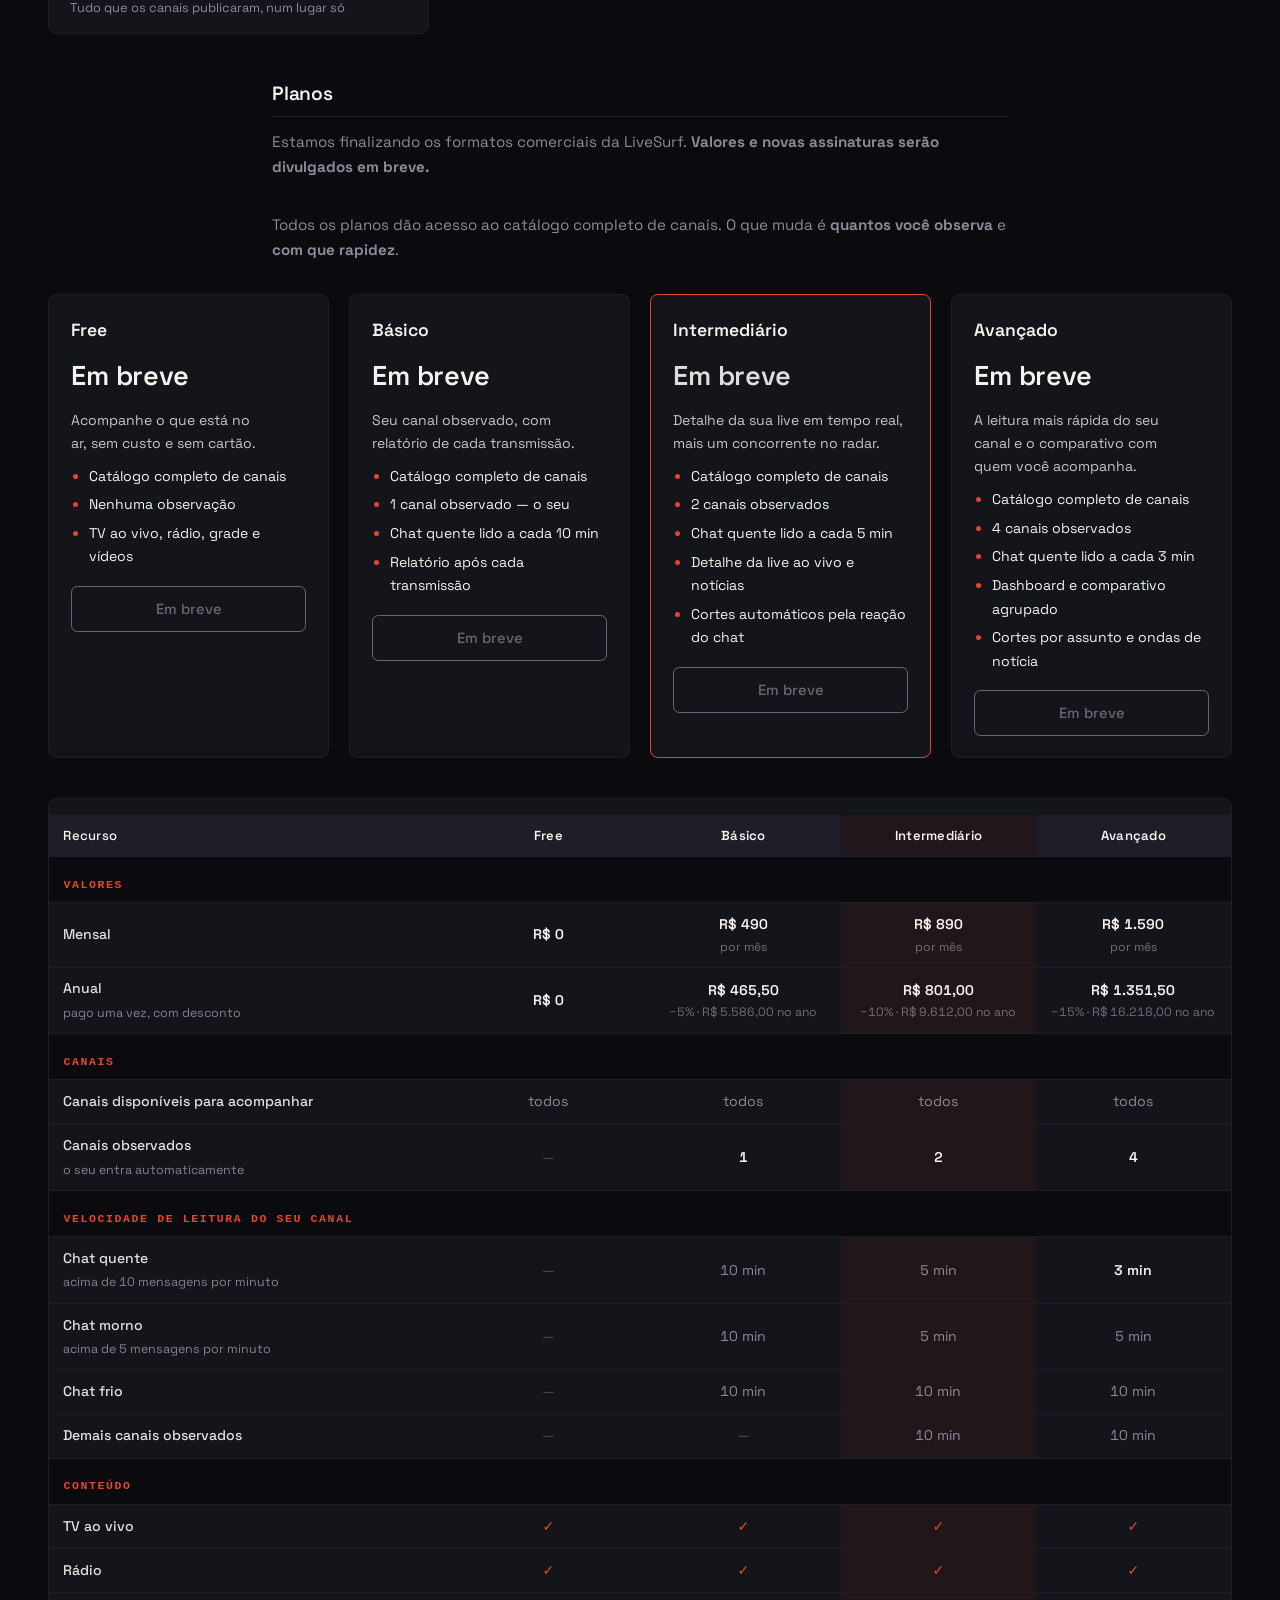
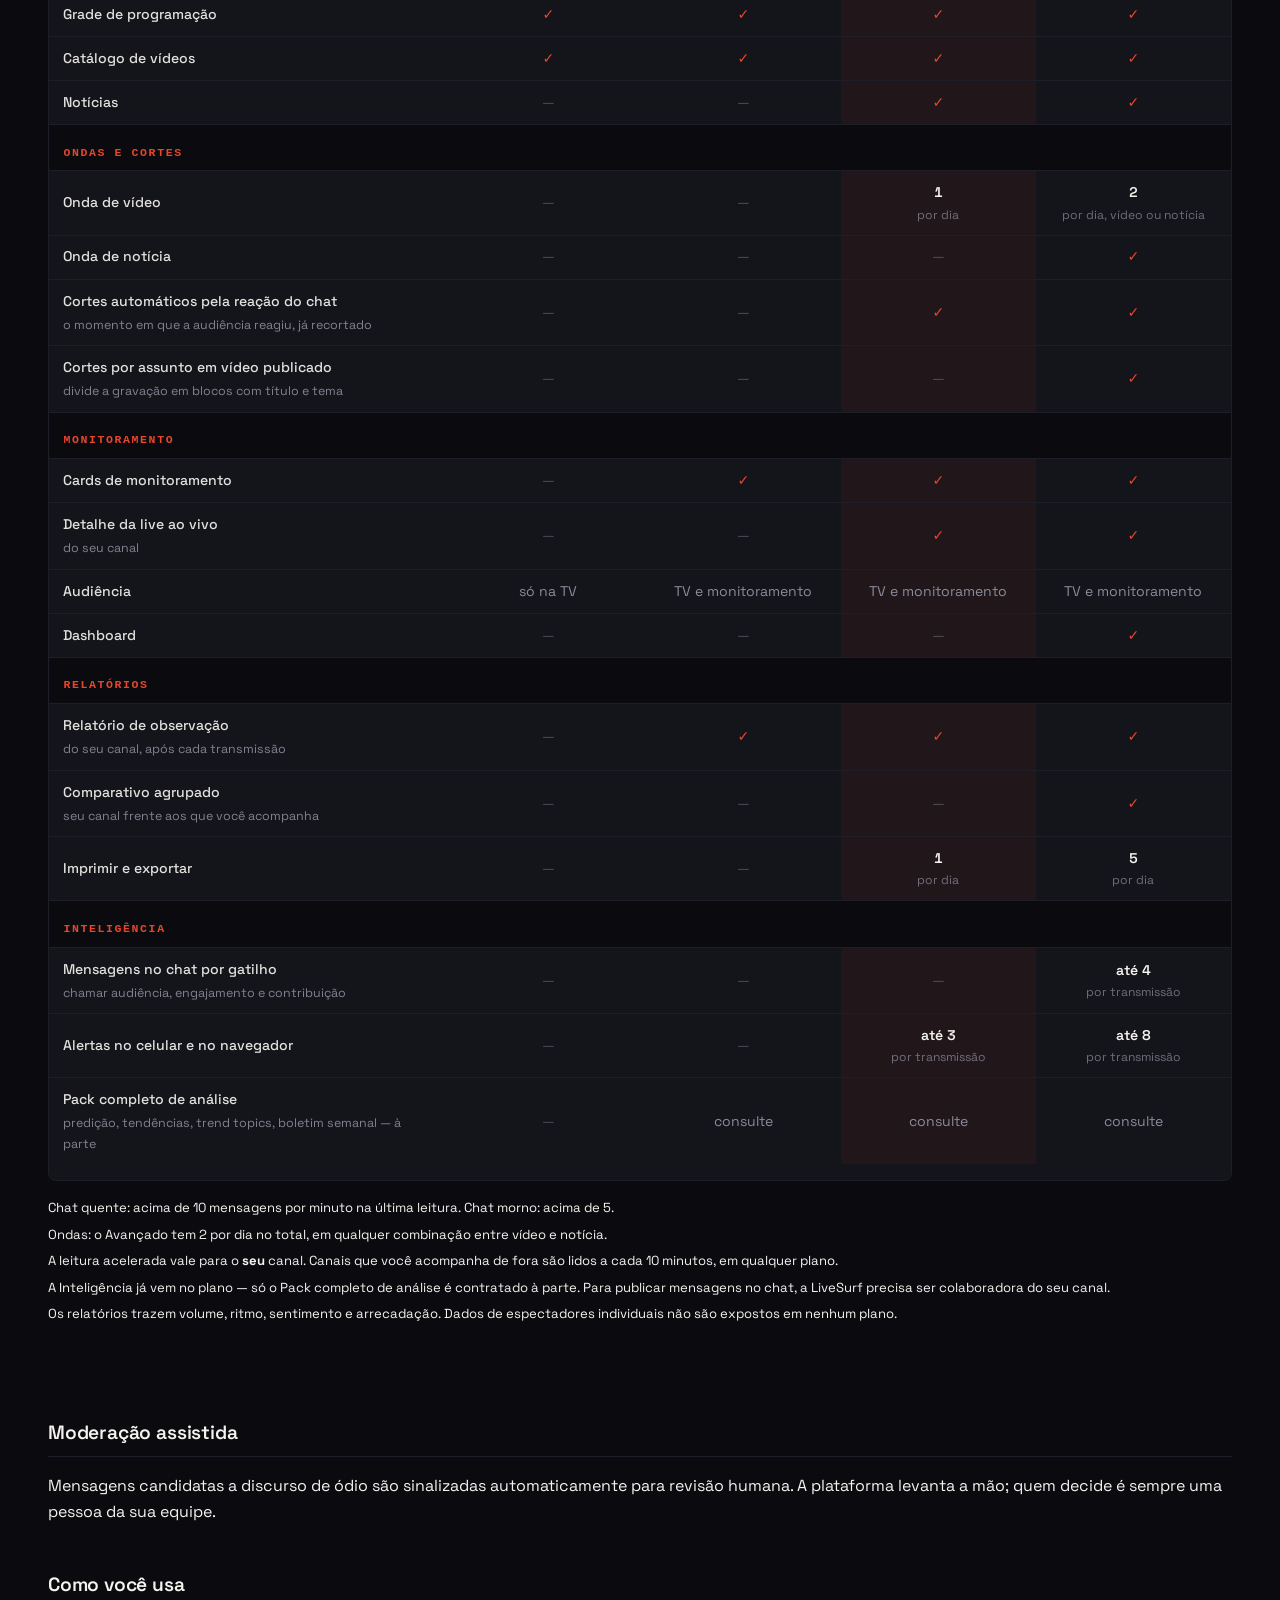
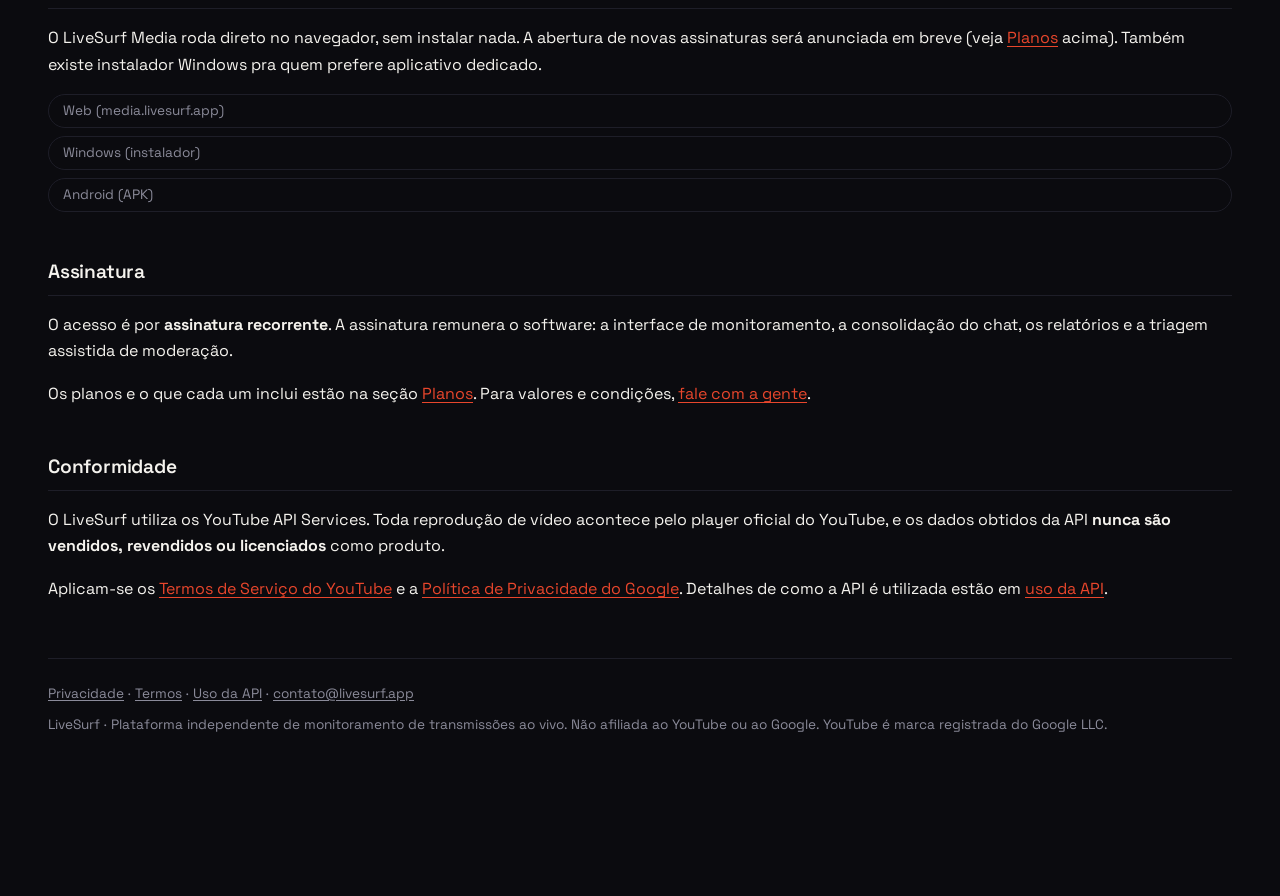
==== commit 64a8b23b: "Oculta valores dos planos no site" ====
--- a/index.html
+++ b/index.html
@@ -573,12 +573,8 @@
     <div class="intro">
       <h2>Planos</h2>
       <p class="sub">
-        Comece com <strong>15 dias grátis, sem cartão</strong> — sem precisar
-        falar com ninguém. Durante o teste você usa a cota de API da LiveSurf.
-        Se não cadastrar cartão até o fim dos 15 dias, o acesso simplesmente
-        encerra: nada é cobrado. Ao assinar, a cobrança é mensal pelo Stripe
-        (a LiveSurf nunca guarda seu cartão) e você cancela quando quiser,
-        direto pelo próprio painel.
+        Estamos finalizando os formatos comerciais da LiveSurf.
+        <strong>Valores e novas assinaturas serão divulgados em breve.</strong>
       </p>
       <p class="sub">
         Todos os planos dão acesso ao catálogo completo de canais. O que muda é
@@ -586,8 +582,8 @@
       </p>
     </div>
 
-    <!-- 19/08/2026: os valores VOLTARAM (Diego confirmou 490/890/1590) e os
-         planos passaram a ser QUATRO, espelhando a tabela vendável.
+    <!-- Os planos seguem espelhando a tabela vendável, mas valores e abertura
+         comercial ficam ocultos até o lançamento.
 
          ⚠️ O grão da cobrança é o CANAL, não a empresa nem o usuário: um canal
          contratado = uma assinatura. Quem quiser 10 canais faz 10 contratações.
@@ -603,7 +599,7 @@
     <div class="planos">
       <div class="plano">
         <h3>Free</h3>
-        <p class="preco">R$ 0</p>
+        <p class="preco">Em breve</p>
         <p class="resumo">Acompanhe o que está no ar, sem custo e sem cartão.</p>
         <ul>
           <li>Catálogo completo de canais</li>
@@ -614,7 +610,7 @@
       </div>
       <div class="plano">
         <h3>Básico</h3>
-        <p class="preco">R$ 490 <span>/mês</span></p>
+        <p class="preco">Em breve</p>
         <p class="resumo">Seu canal observado, com relatório de cada transmissão.</p>
         <ul>
           <li>Catálogo completo de canais</li>
@@ -626,7 +622,7 @@
       </div>
       <div class="plano destaque">
         <h3>Intermediário</h3>
-        <p class="preco">R$ 890 <span>/mês</span></p>
+        <p class="preco">Em breve</p>
         <p class="resumo">Detalhe da sua live em tempo real, mais um concorrente no radar.</p>
         <ul>
           <li>Catálogo completo de canais</li>
@@ -639,7 +635,7 @@
       </div>
       <div class="plano">
         <h3>Avançado</h3>
-        <p class="preco">R$ 1.590 <span>/mês</span></p>
+        <p class="preco">Em breve</p>
         <p class="resumo">A leitura mais rápida do seu canal e o comparativo com quem você acompanha.</p>
         <ul>
           <li>Catálogo completo de canais</li>
@@ -834,10 +830,9 @@
 
   <h2>Como você usa</h2>
   <p>
-    O LiveSurf Media roda direto no navegador, sem instalar nada — cadastro
-    aberto, com 15 dias de degustação grátis e sem cartão (veja <a href="#planos">Planos</a>
-    acima). Também existe instalador Windows pra quem prefere aplicativo
-    dedicado.
+    O LiveSurf Media roda direto no navegador, sem instalar nada. A abertura
+    de novas assinaturas será anunciada em breve (veja <a href="#planos">Planos</a>
+    acima). Também existe instalador Windows pra quem prefere aplicativo dedicado.
   </p>
   <ul class="plataformas">
     <li>Web (media.livesurf.app)</li>
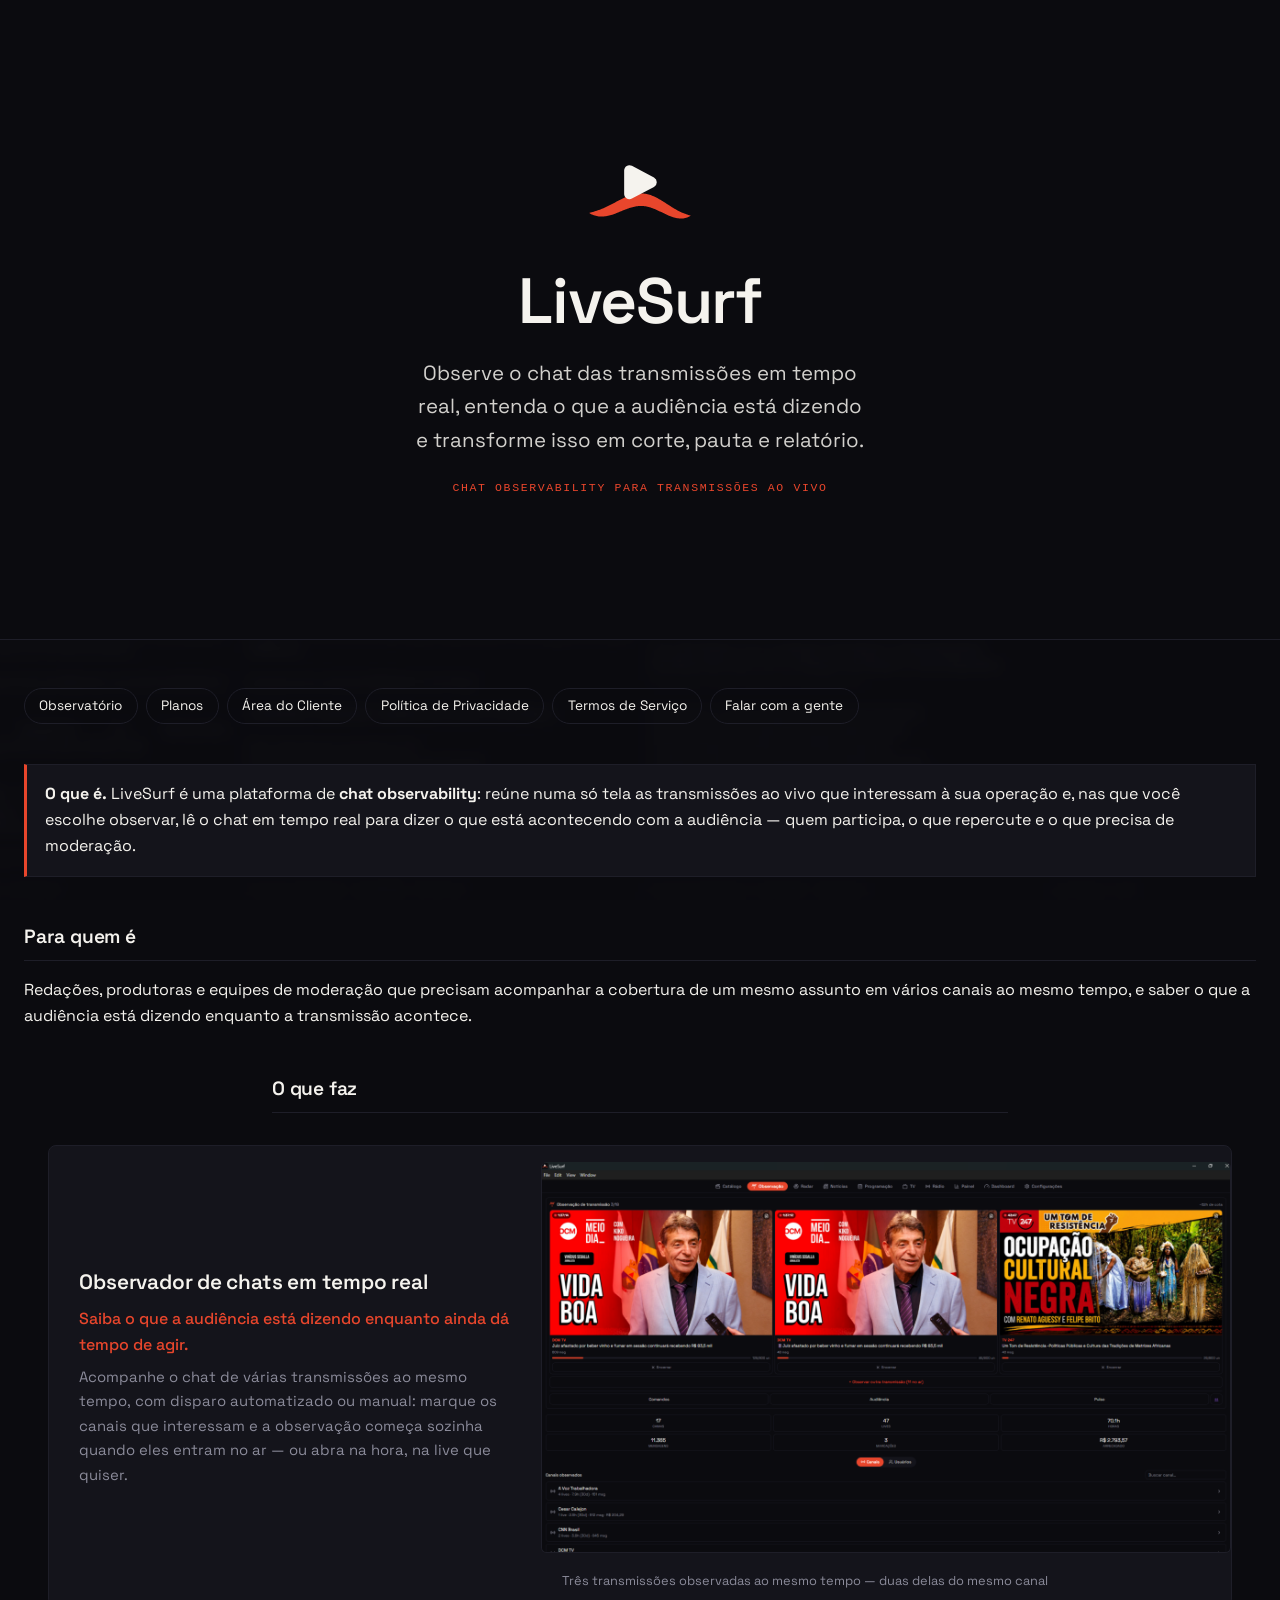
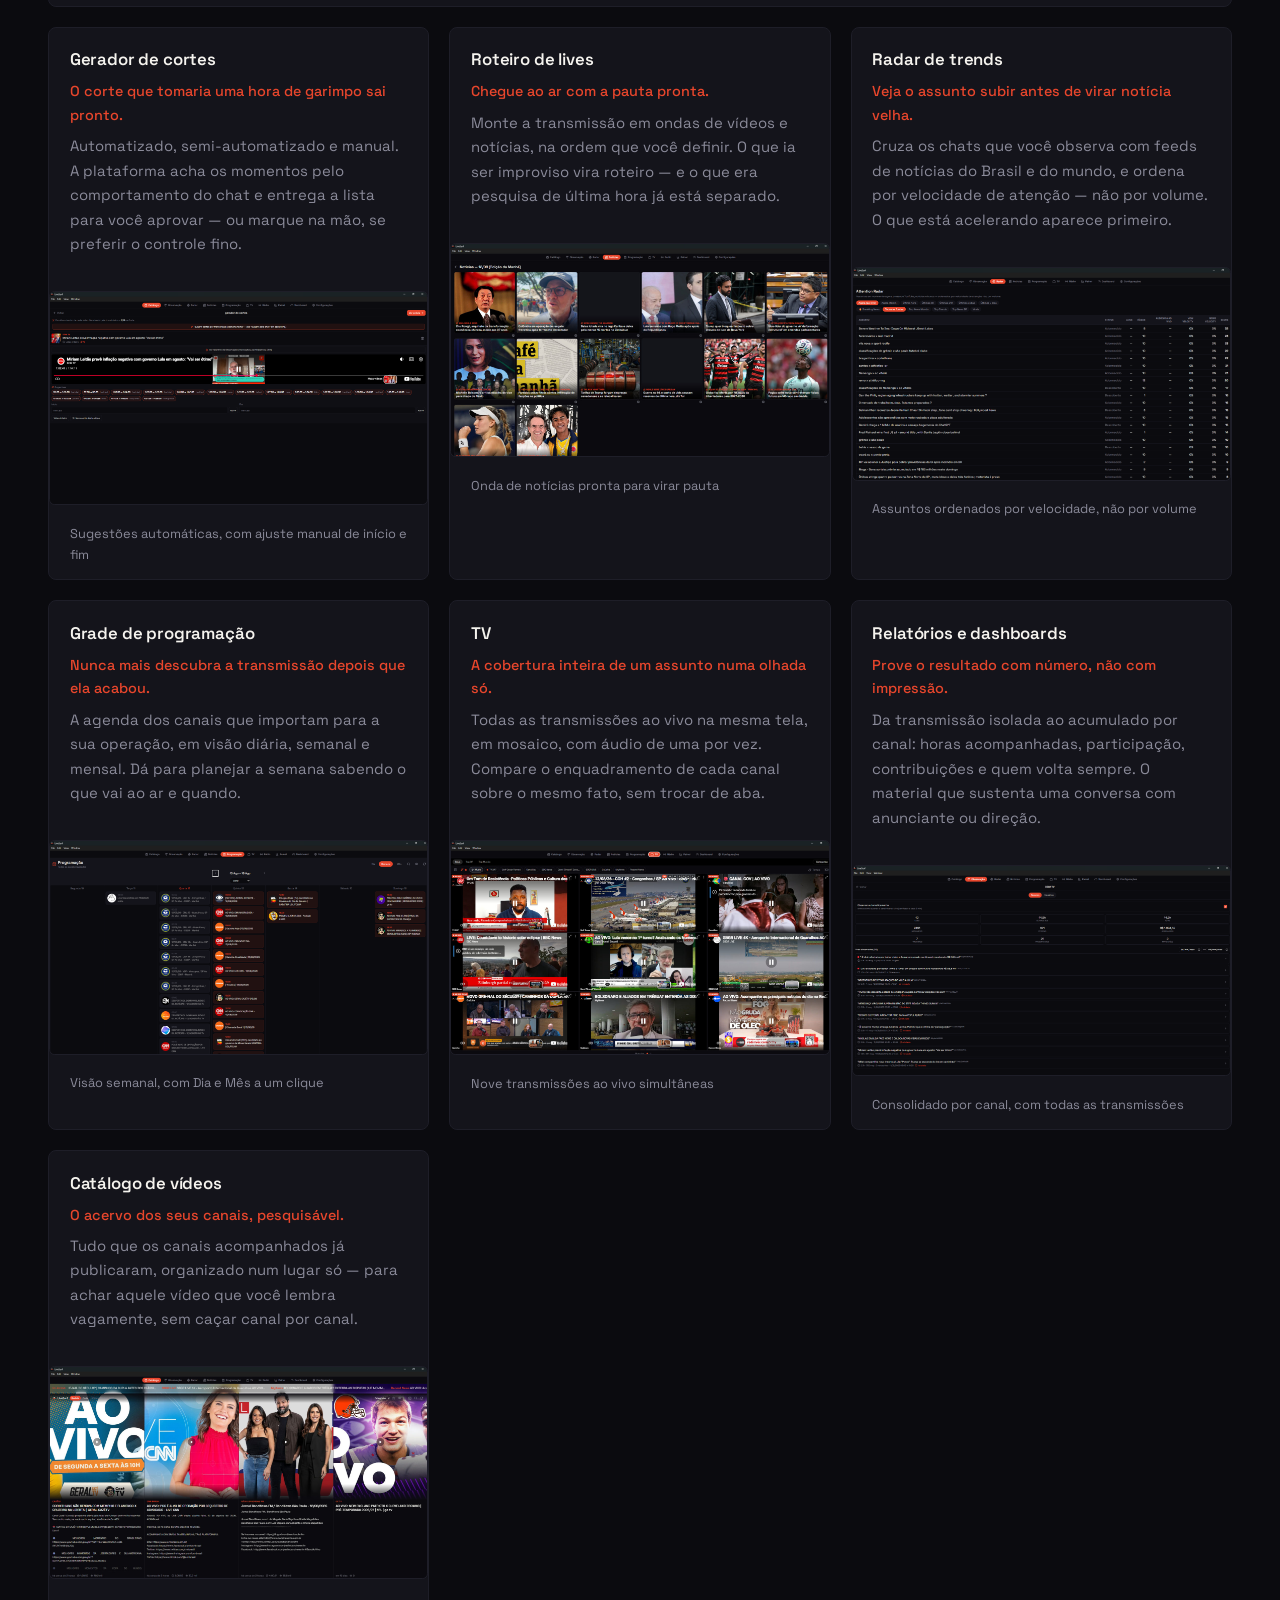
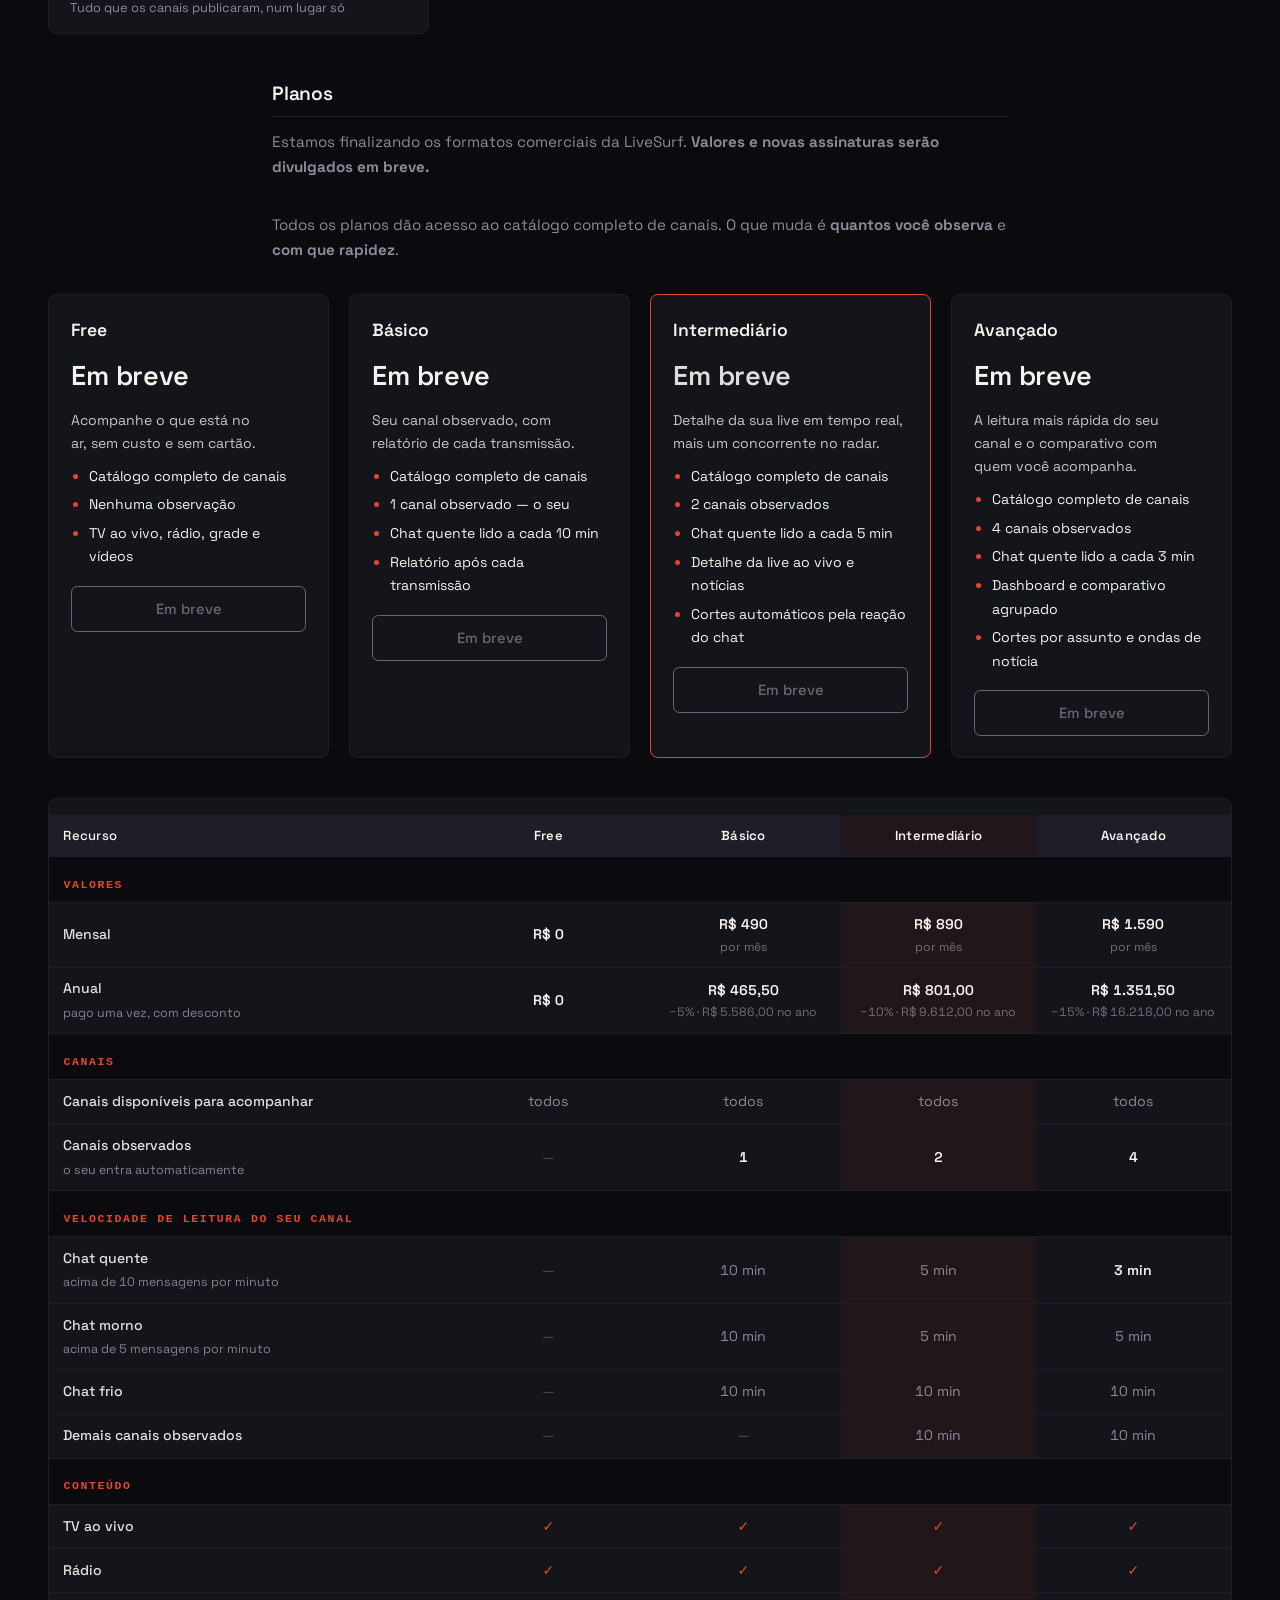
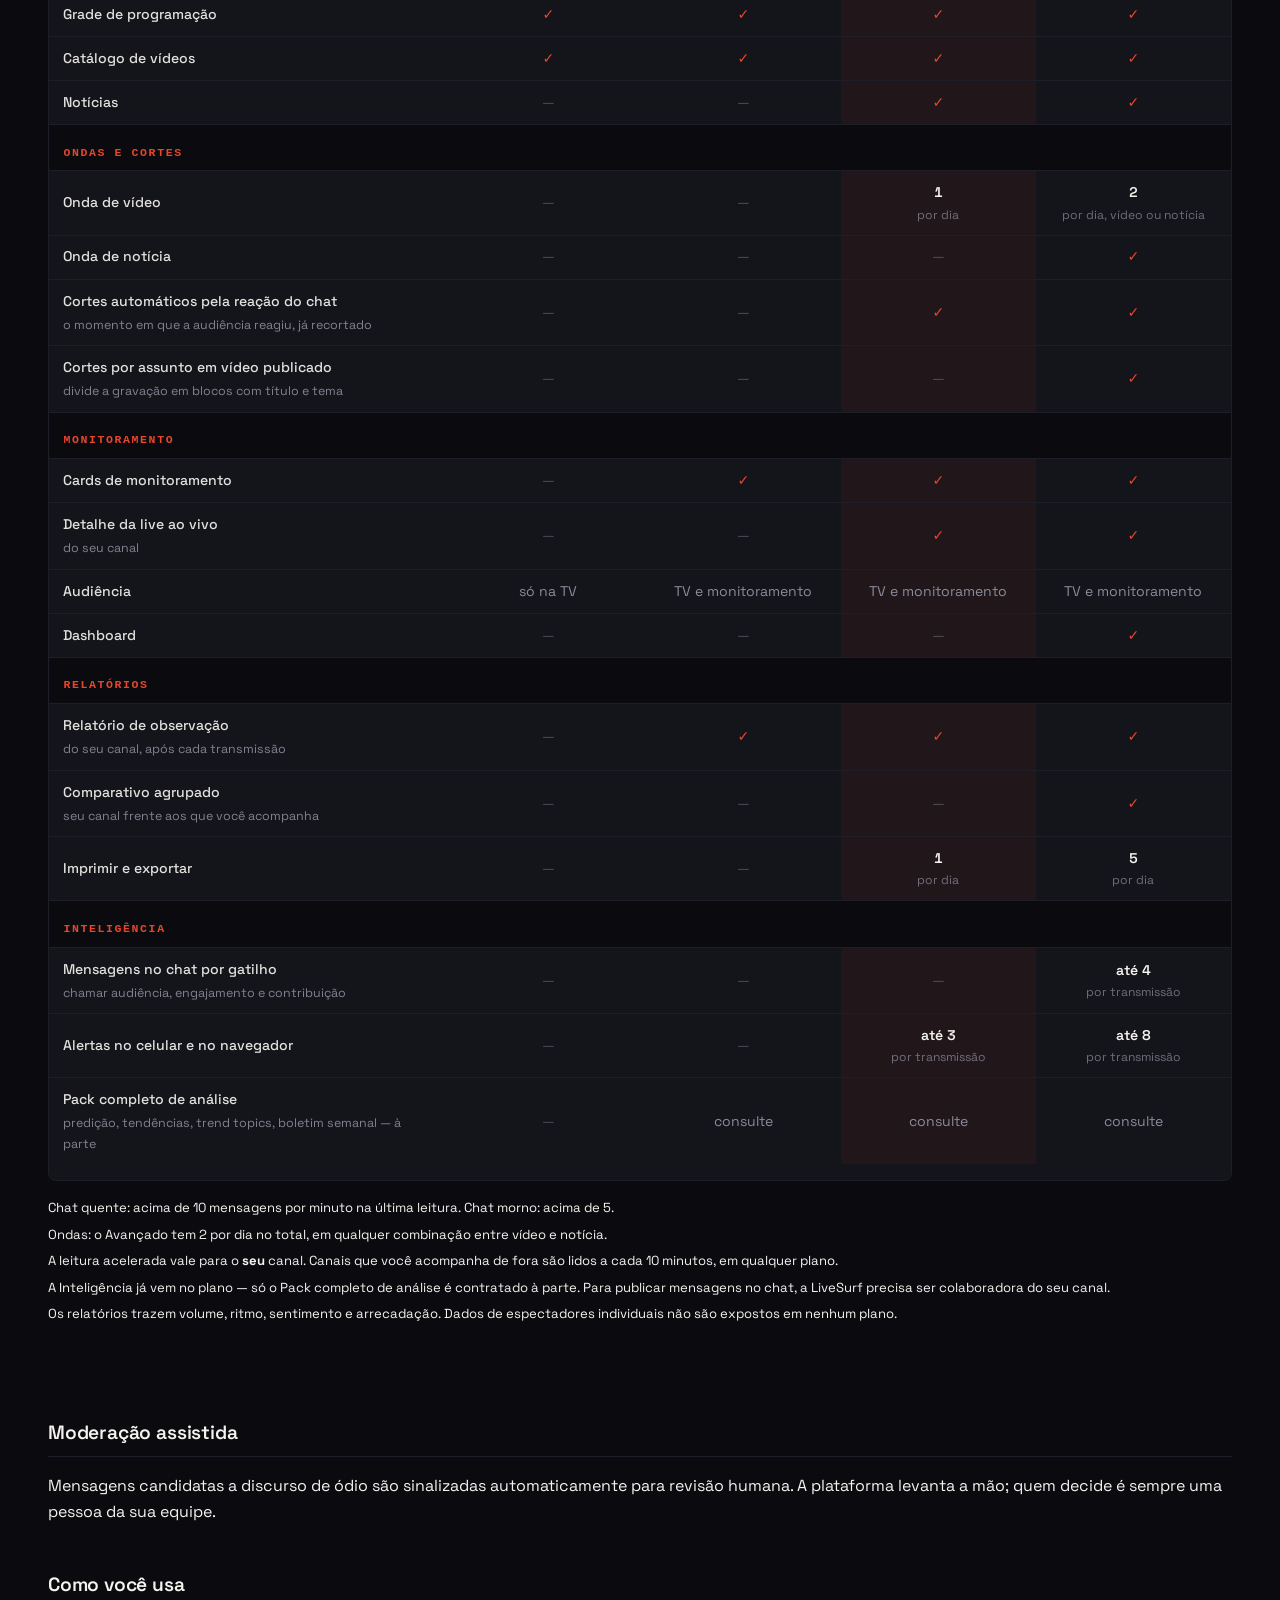
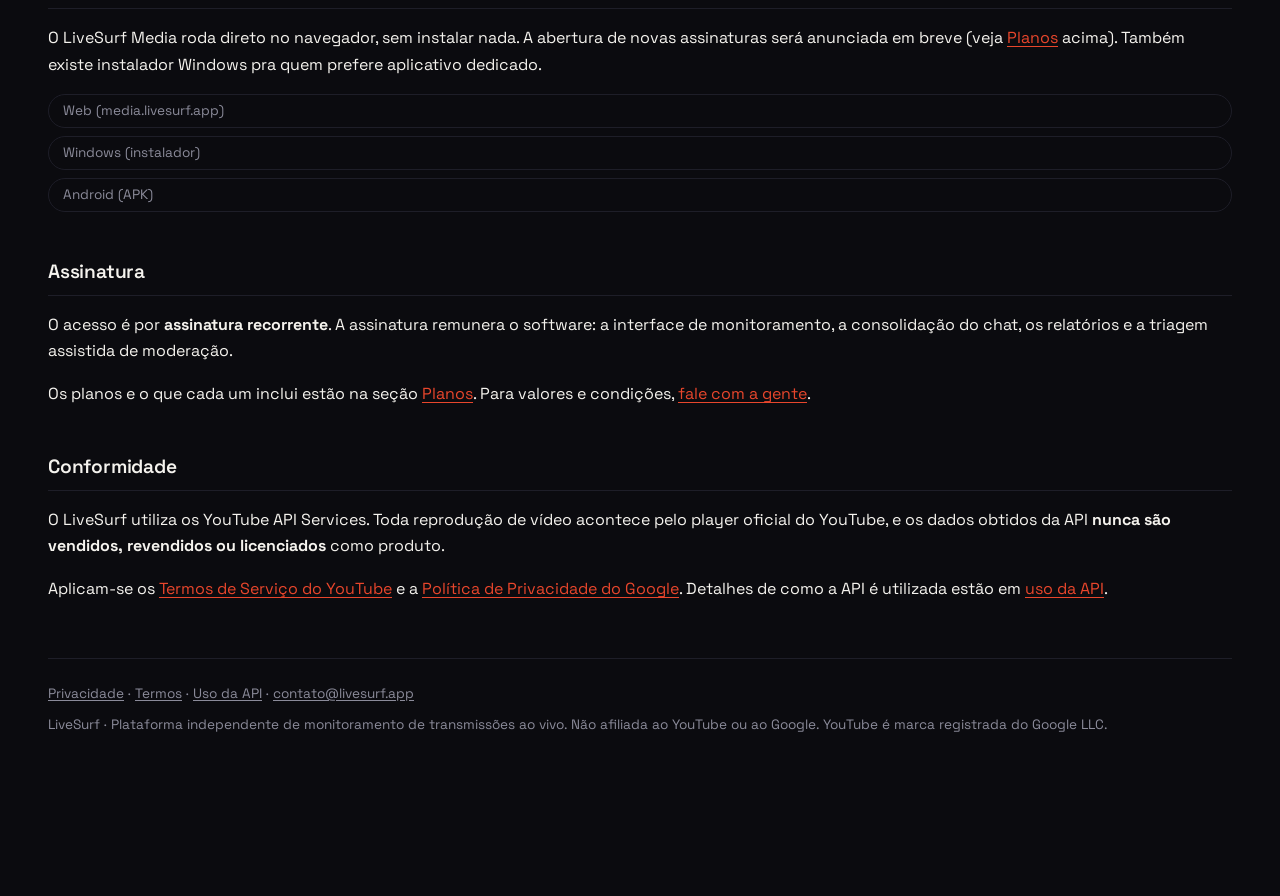
==== commit db468ba2: "Atualiza site institucional" ====
--- a/index.html
+++ b/index.html
@@ -448,6 +448,7 @@
 <main class="conteudo">
 
   <nav class="navegacao" aria-label="Documentos">
+    <a href="./observatorio.html">Observatório</a>
     <a href="#planos">Planos</a>
     <a href="https://media.livesurf.app/login">Área do Cliente</a>
     <a href="./privacidade.html">Política de Privacidade</a>
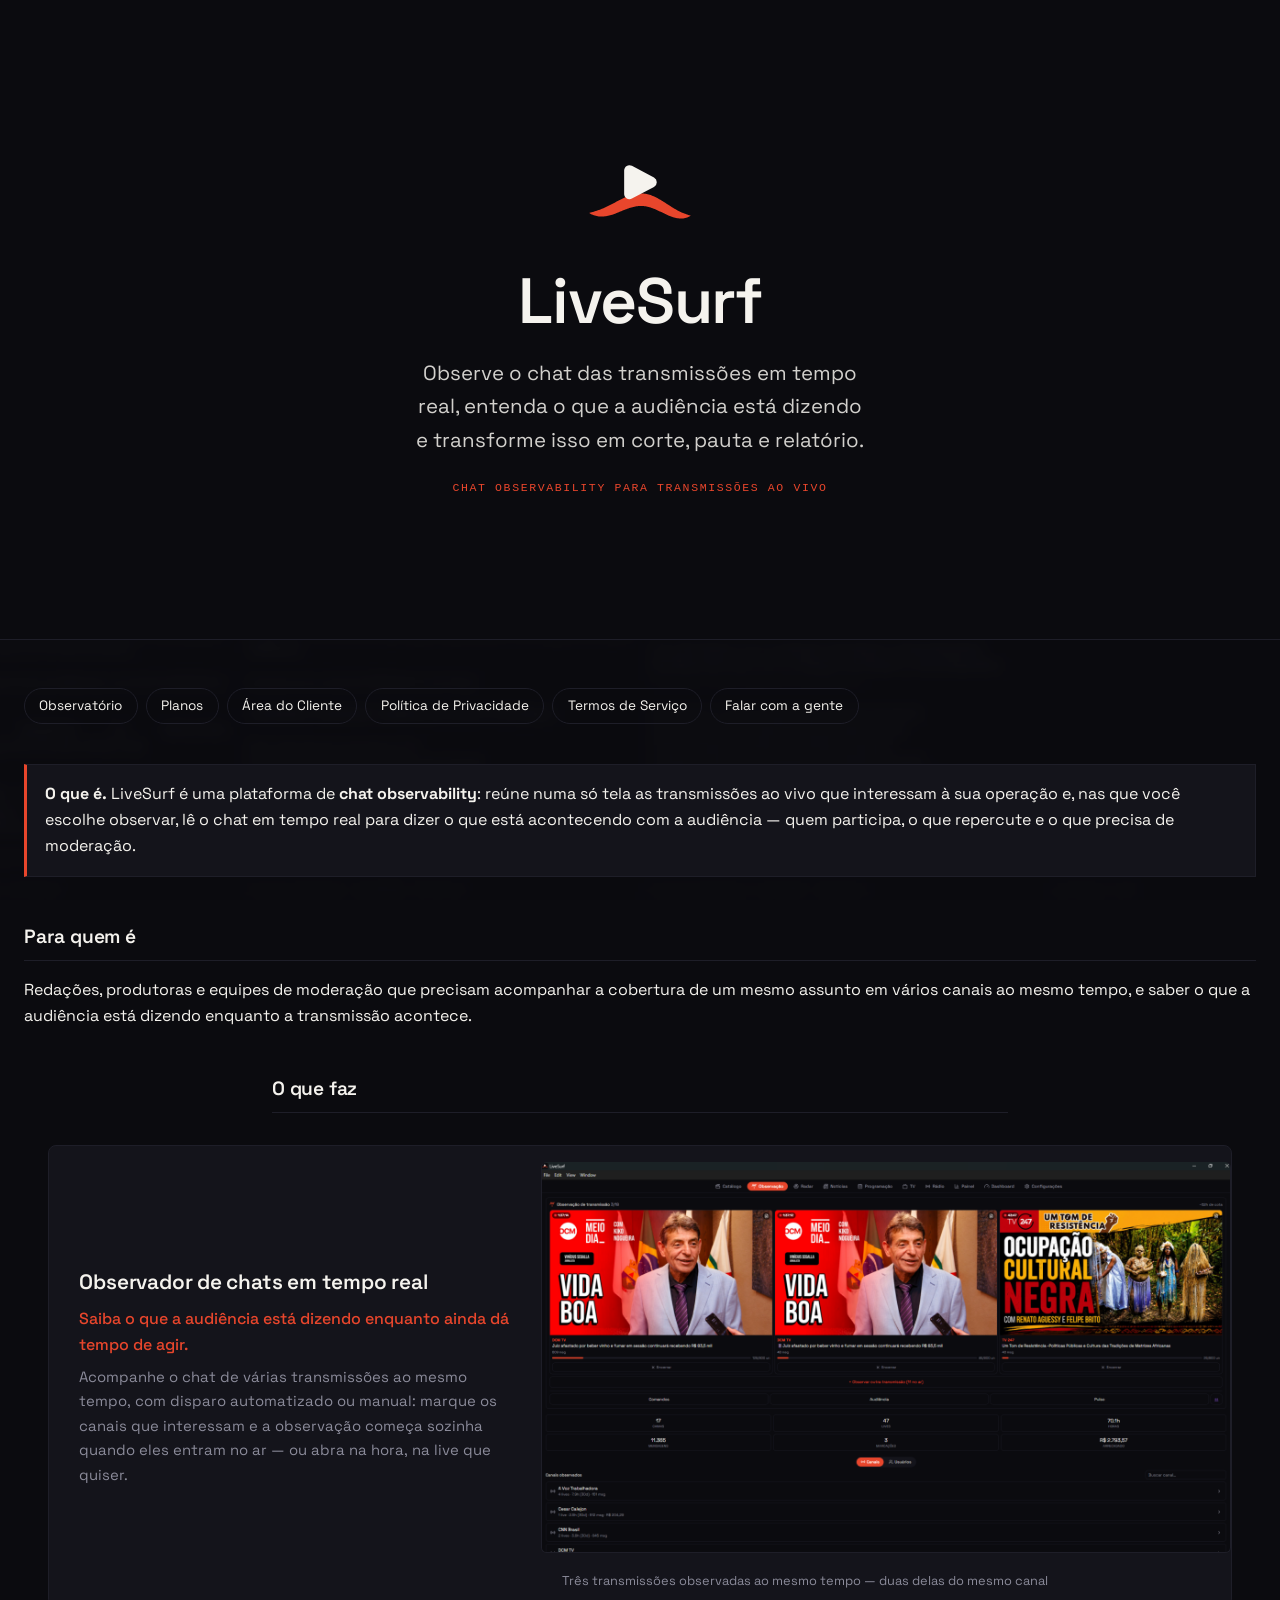
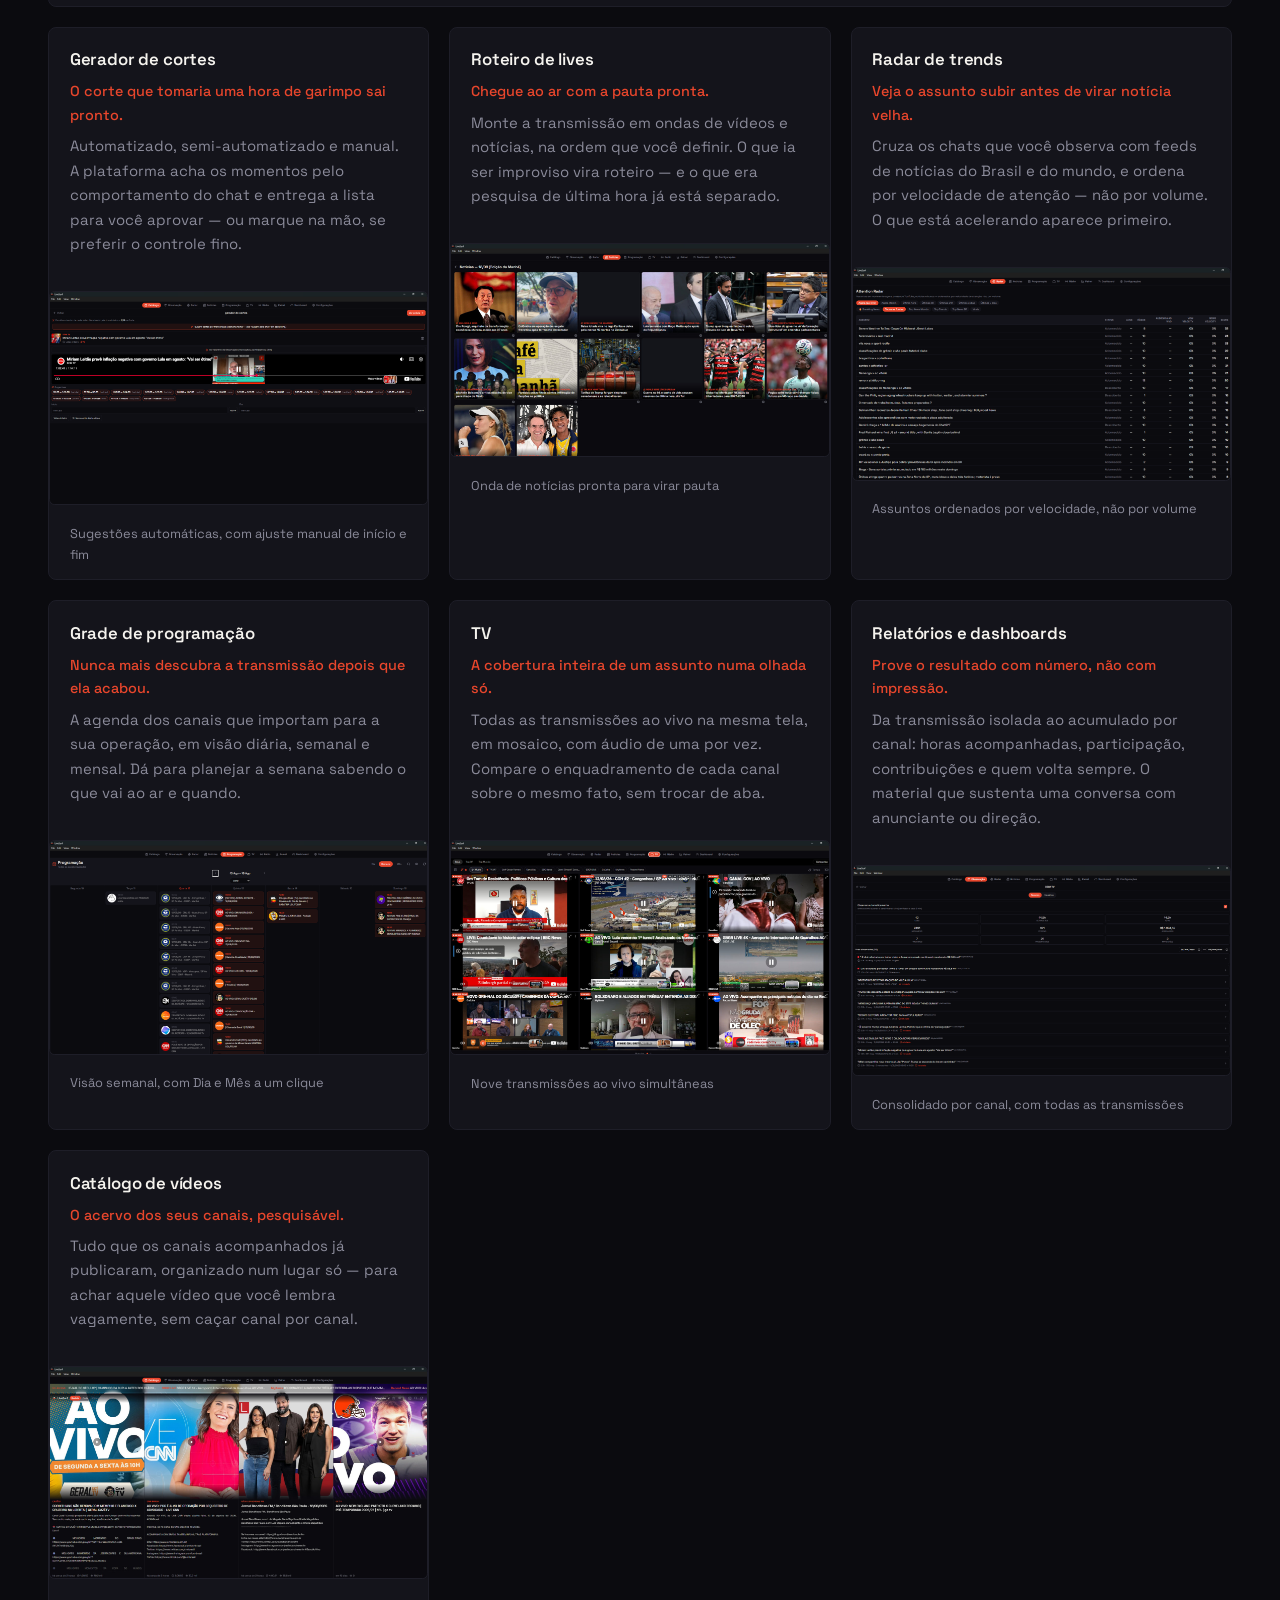
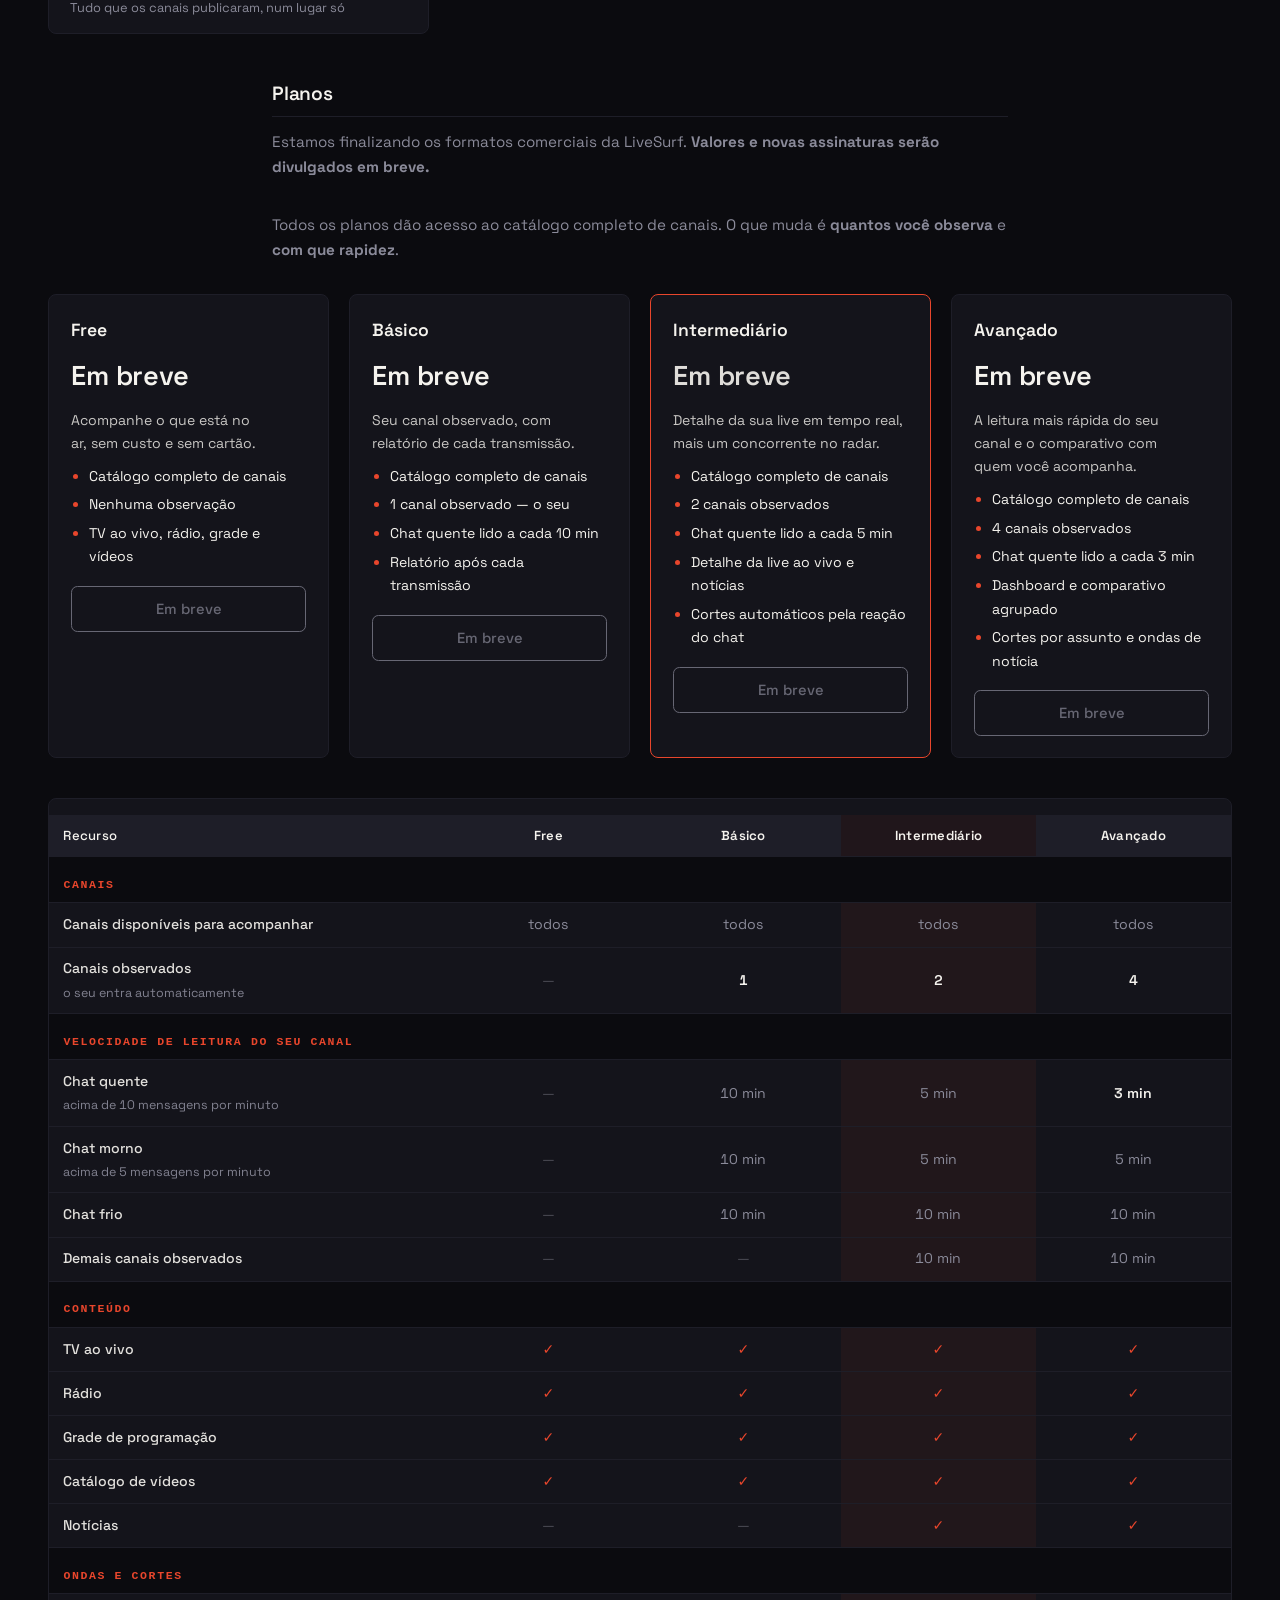
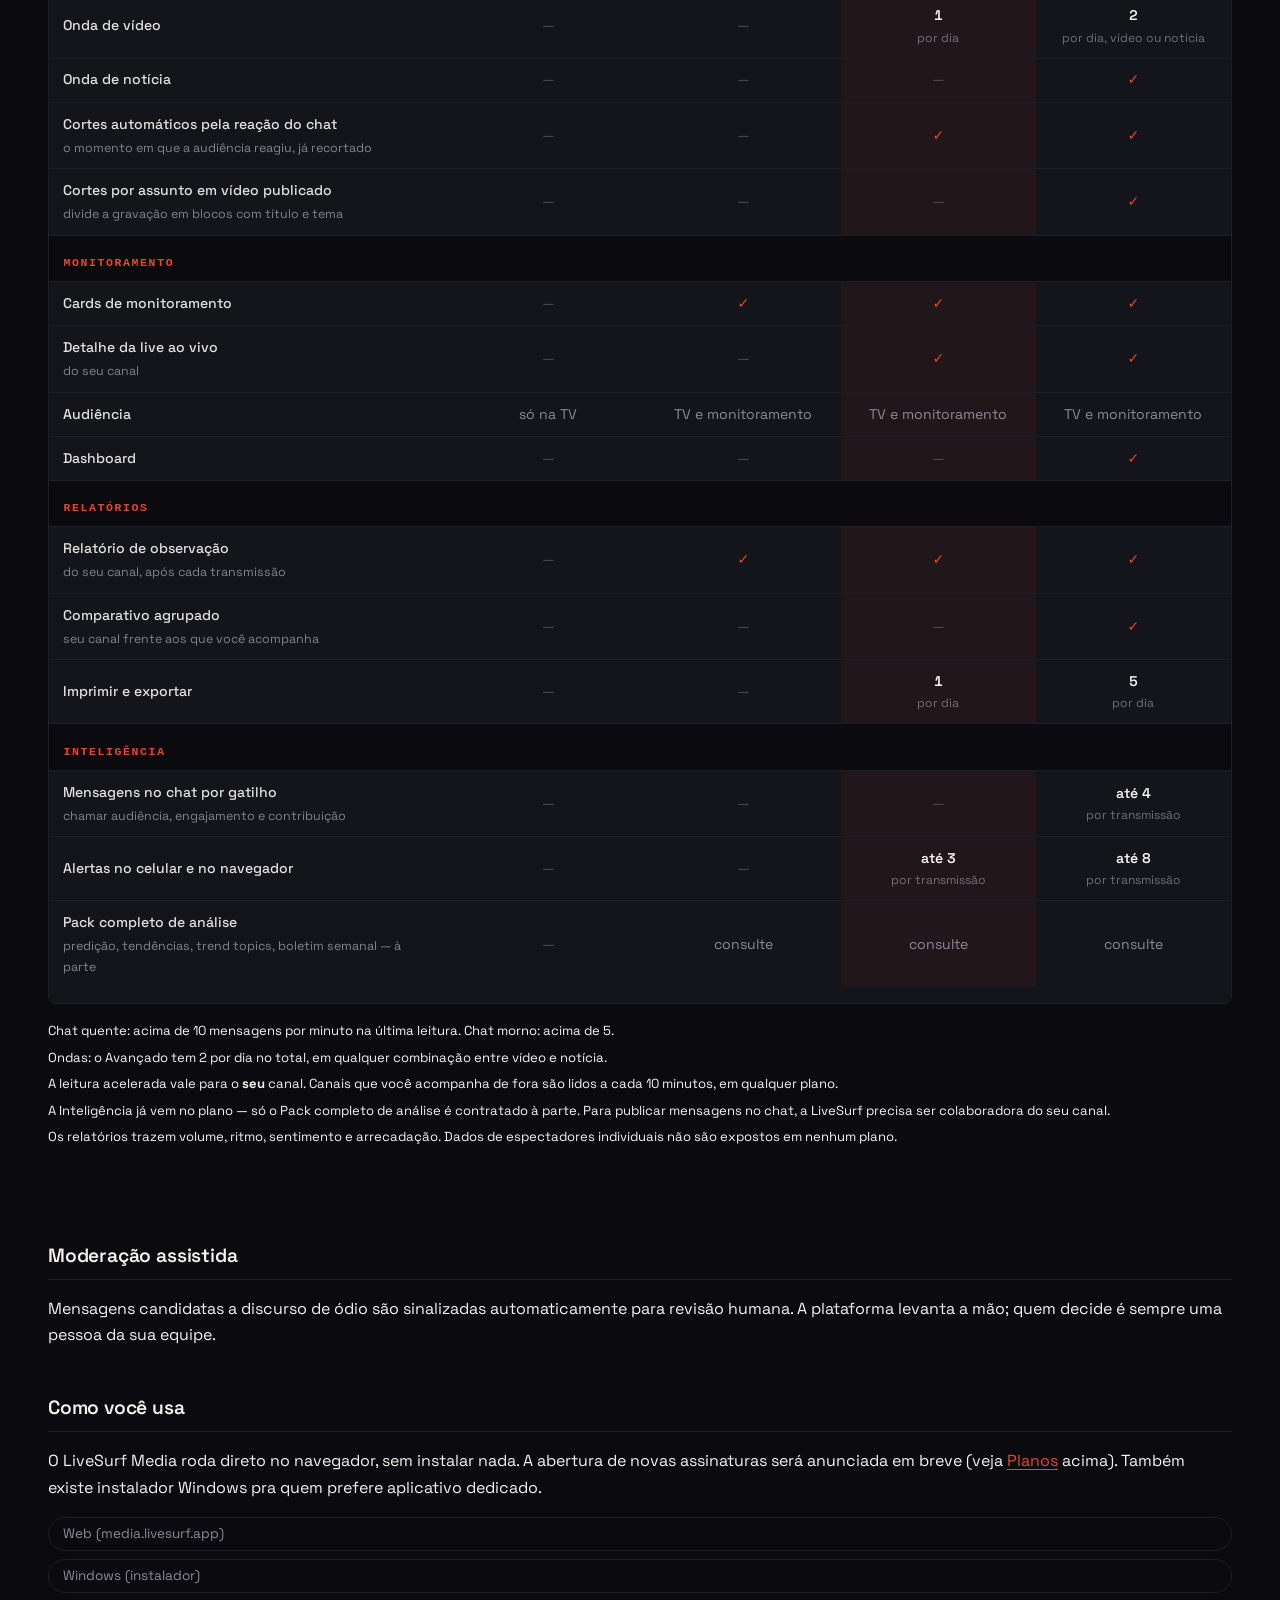
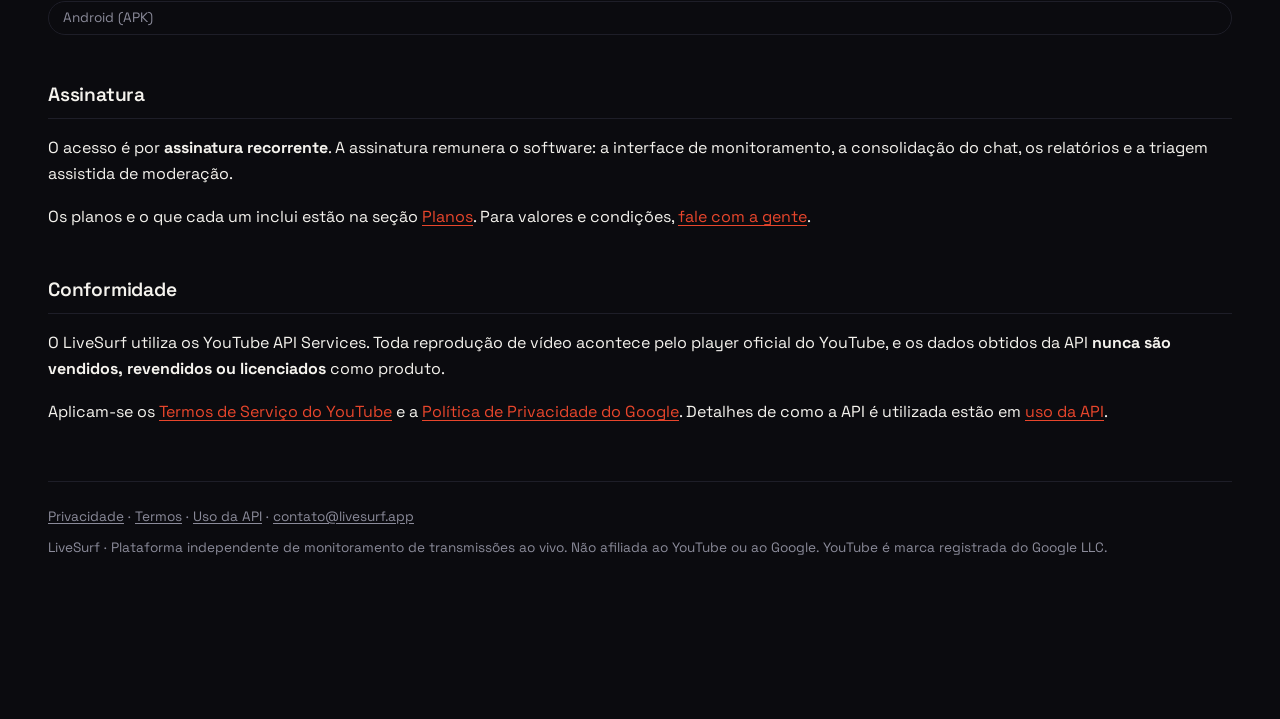
==== commit 99d522f4: "Atualiza site institucional" ====
--- a/index.html
+++ b/index.html
@@ -667,22 +667,6 @@
           </tr>
         </thead>
         <tbody>
-          <tr class="secao"><th colspan="5" scope="colgroup">Valores</th></tr>
-          <tr>
-            <th scope="row">Mensal</th>
-            <td><strong>R$ 0</strong></td>
-            <td><strong>R$ 490</strong><small>por mês</small></td>
-            <td class="col-destaque"><strong>R$ 890</strong><small>por mês</small></td>
-            <td><strong>R$ 1.590</strong><small>por mês</small></td>
-          </tr>
-          <tr>
-            <th scope="row">Anual <small>pago uma vez, com desconto</small></th>
-            <td><strong>R$ 0</strong></td>
-            <td><strong>R$ 465,50</strong><small>−5% · R$ 5.586,00 no ano</small></td>
-            <td class="col-destaque"><strong>R$ 801,00</strong><small>−10% · R$ 9.612,00 no ano</small></td>
-            <td><strong>R$ 1.351,50</strong><small>−15% · R$ 16.218,00 no ano</small></td>
-          </tr>
-
           <tr class="secao"><th colspan="5" scope="colgroup">Canais</th></tr>
           <tr>
             <th scope="row">Canais disponíveis para acompanhar</th>
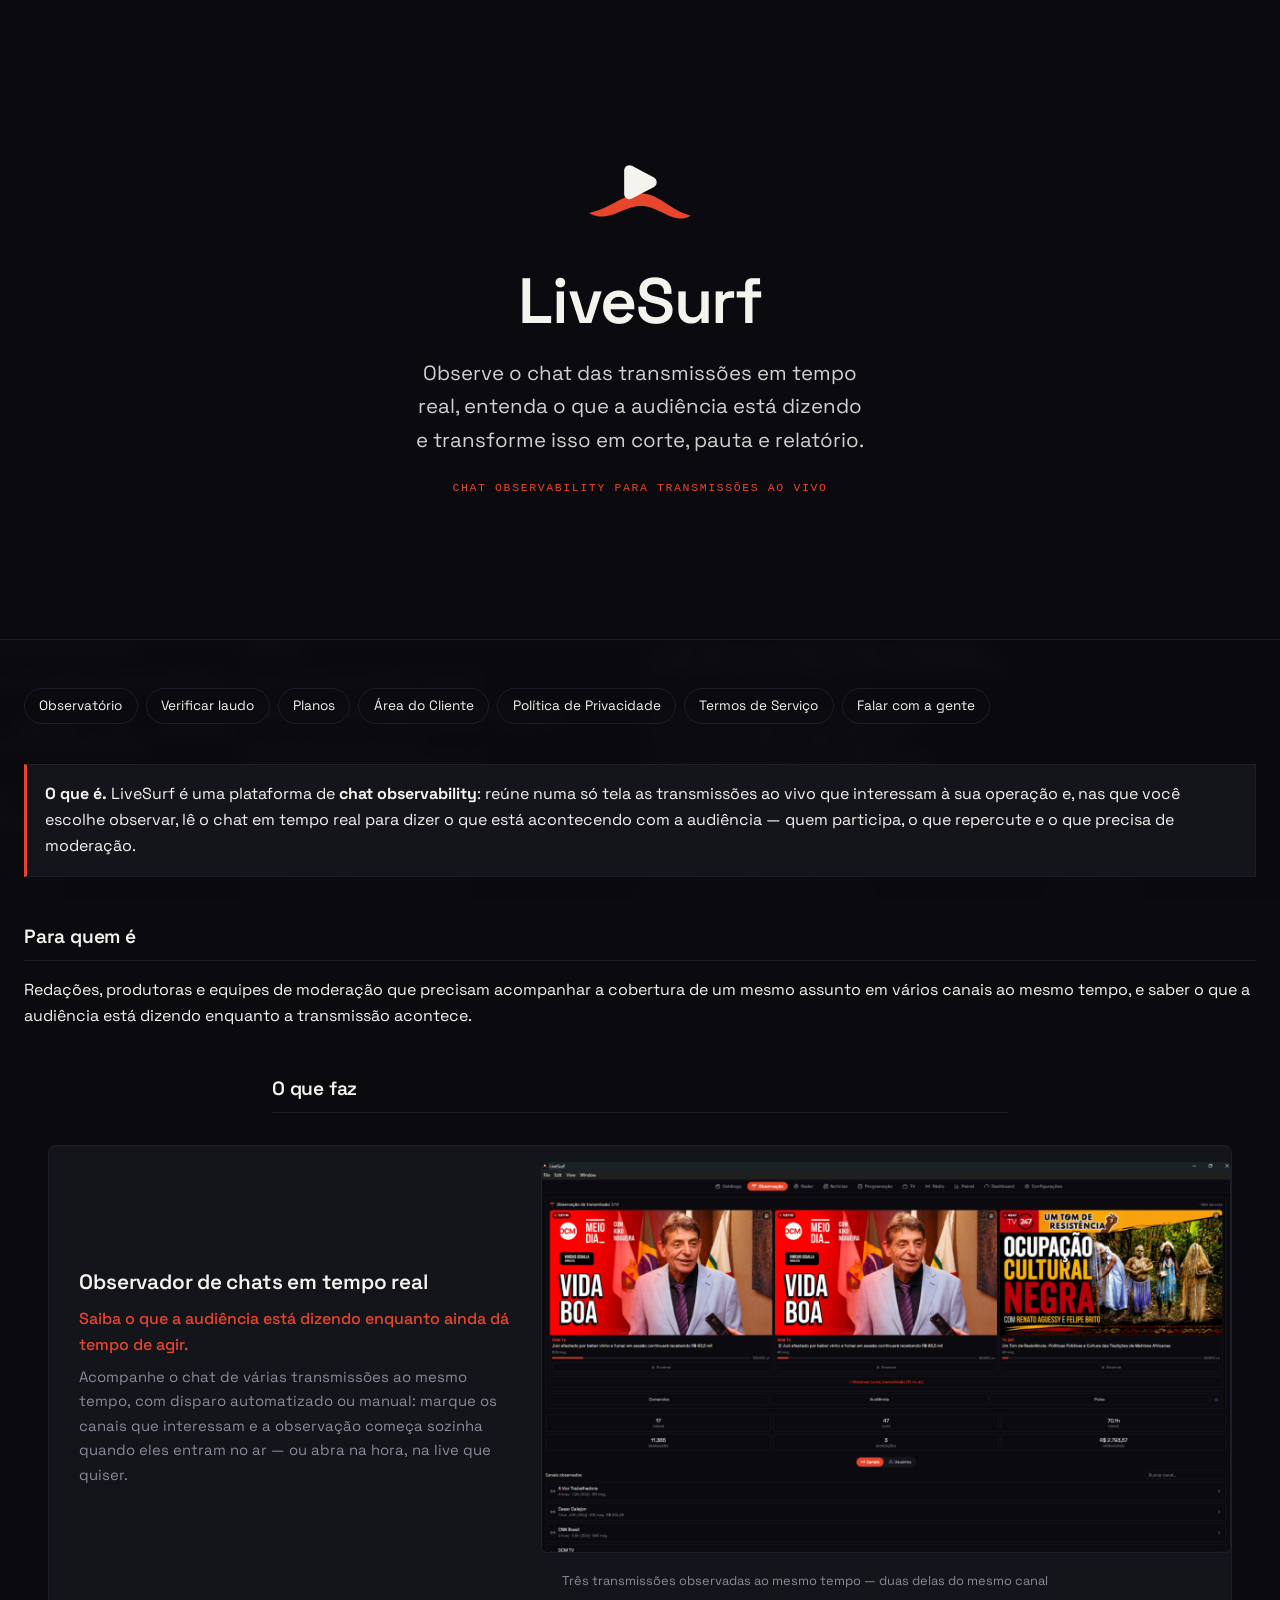
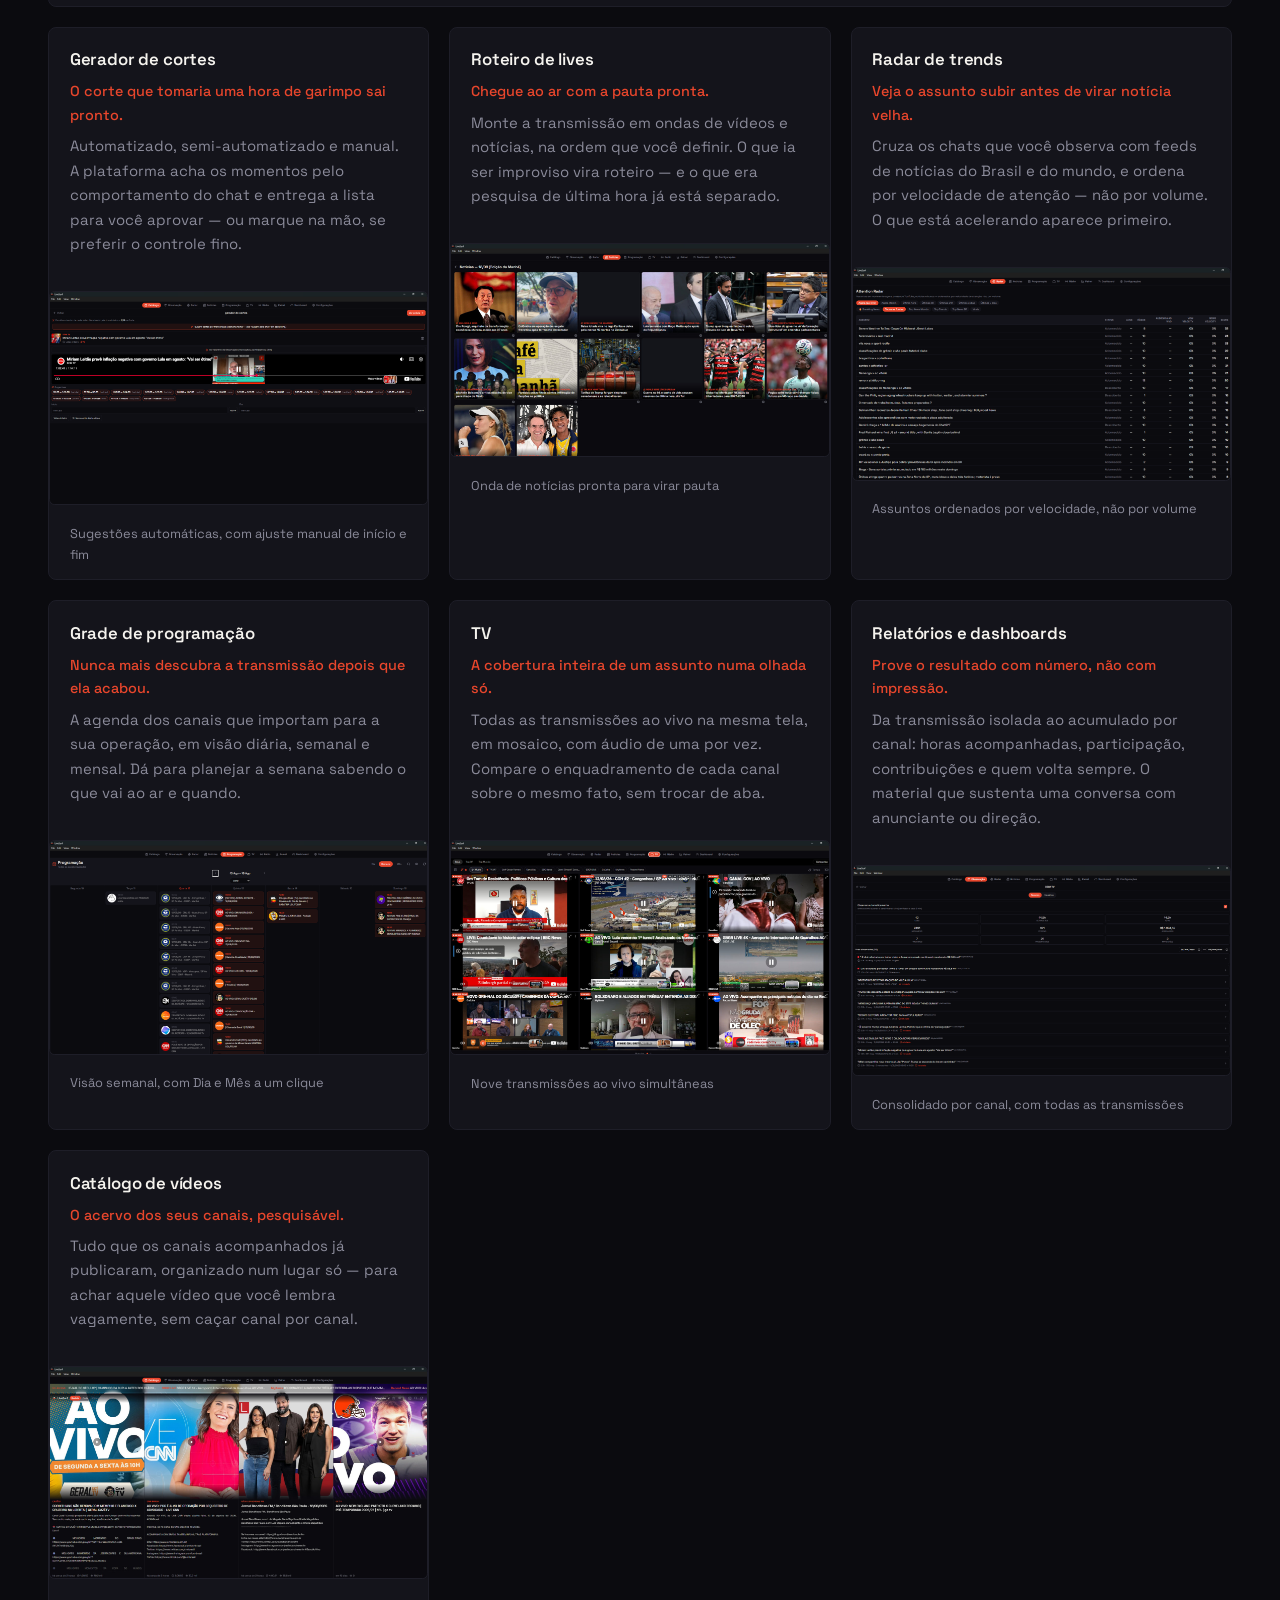
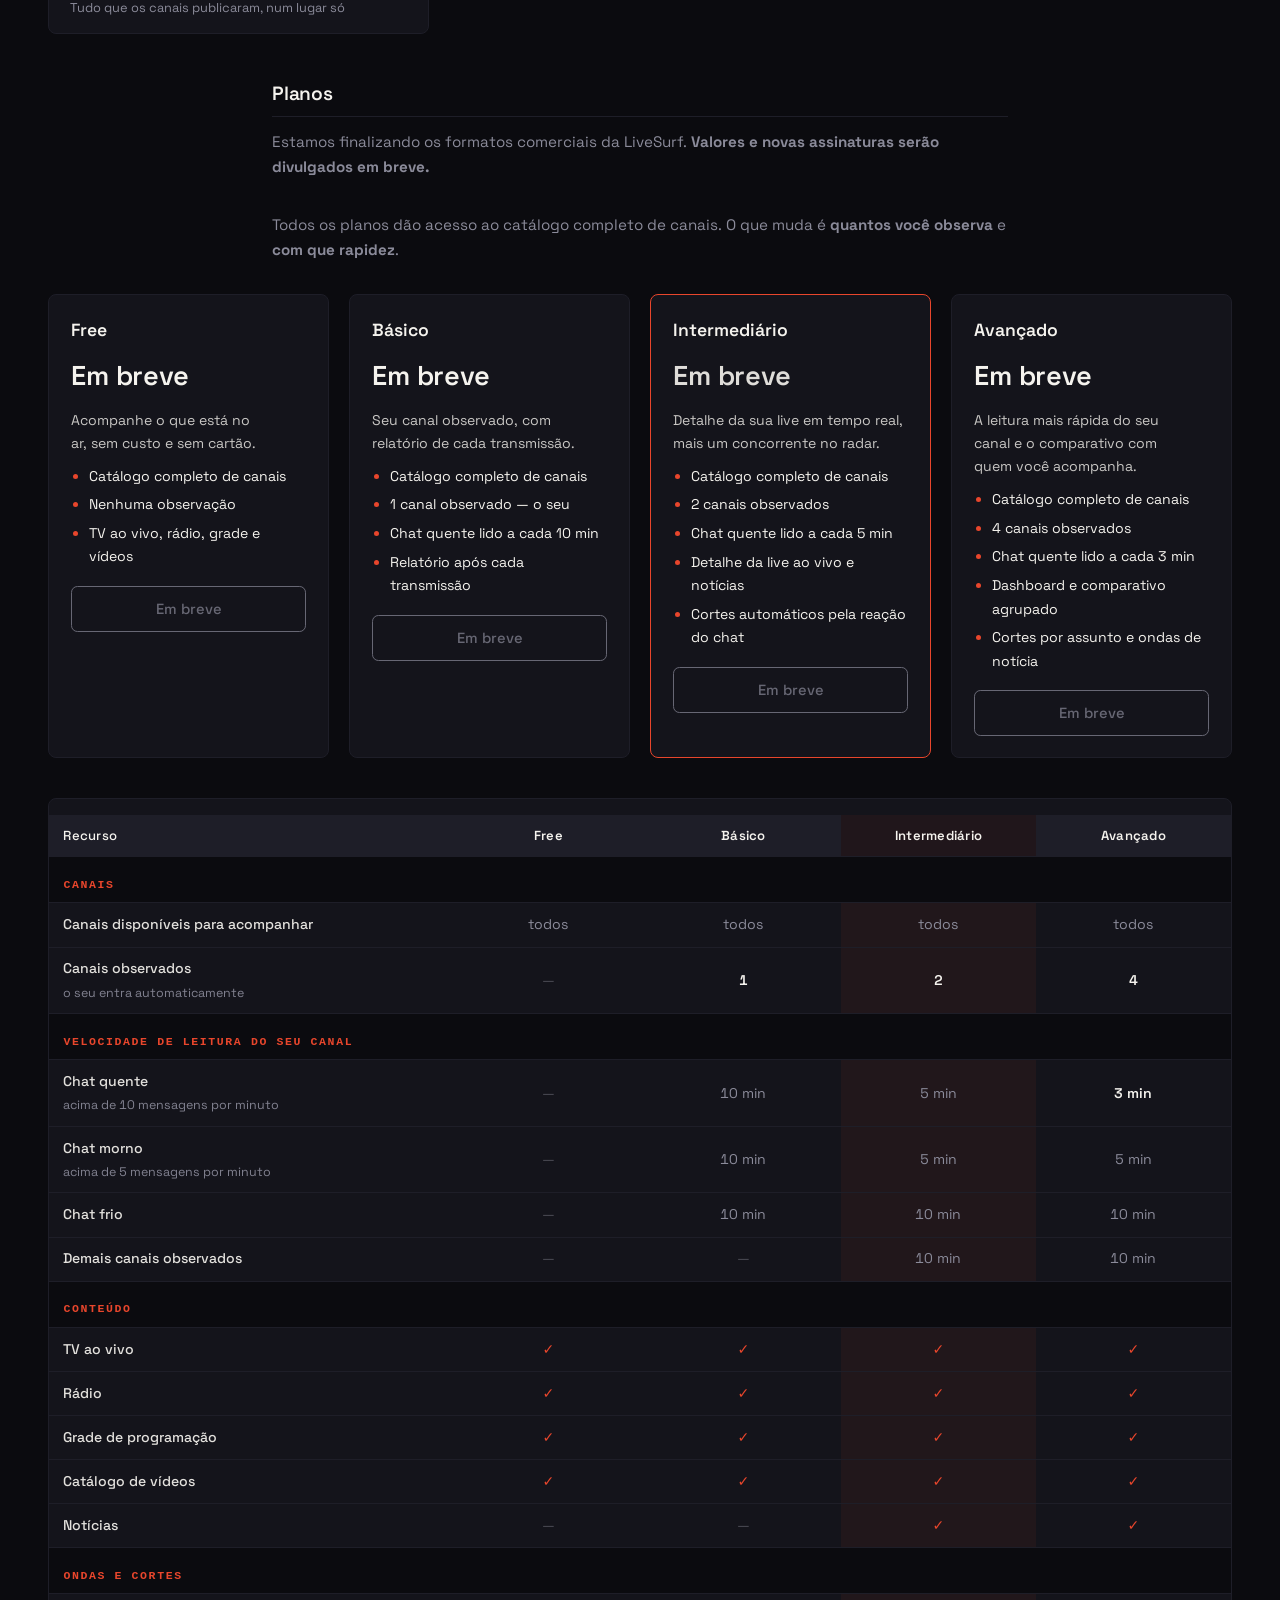
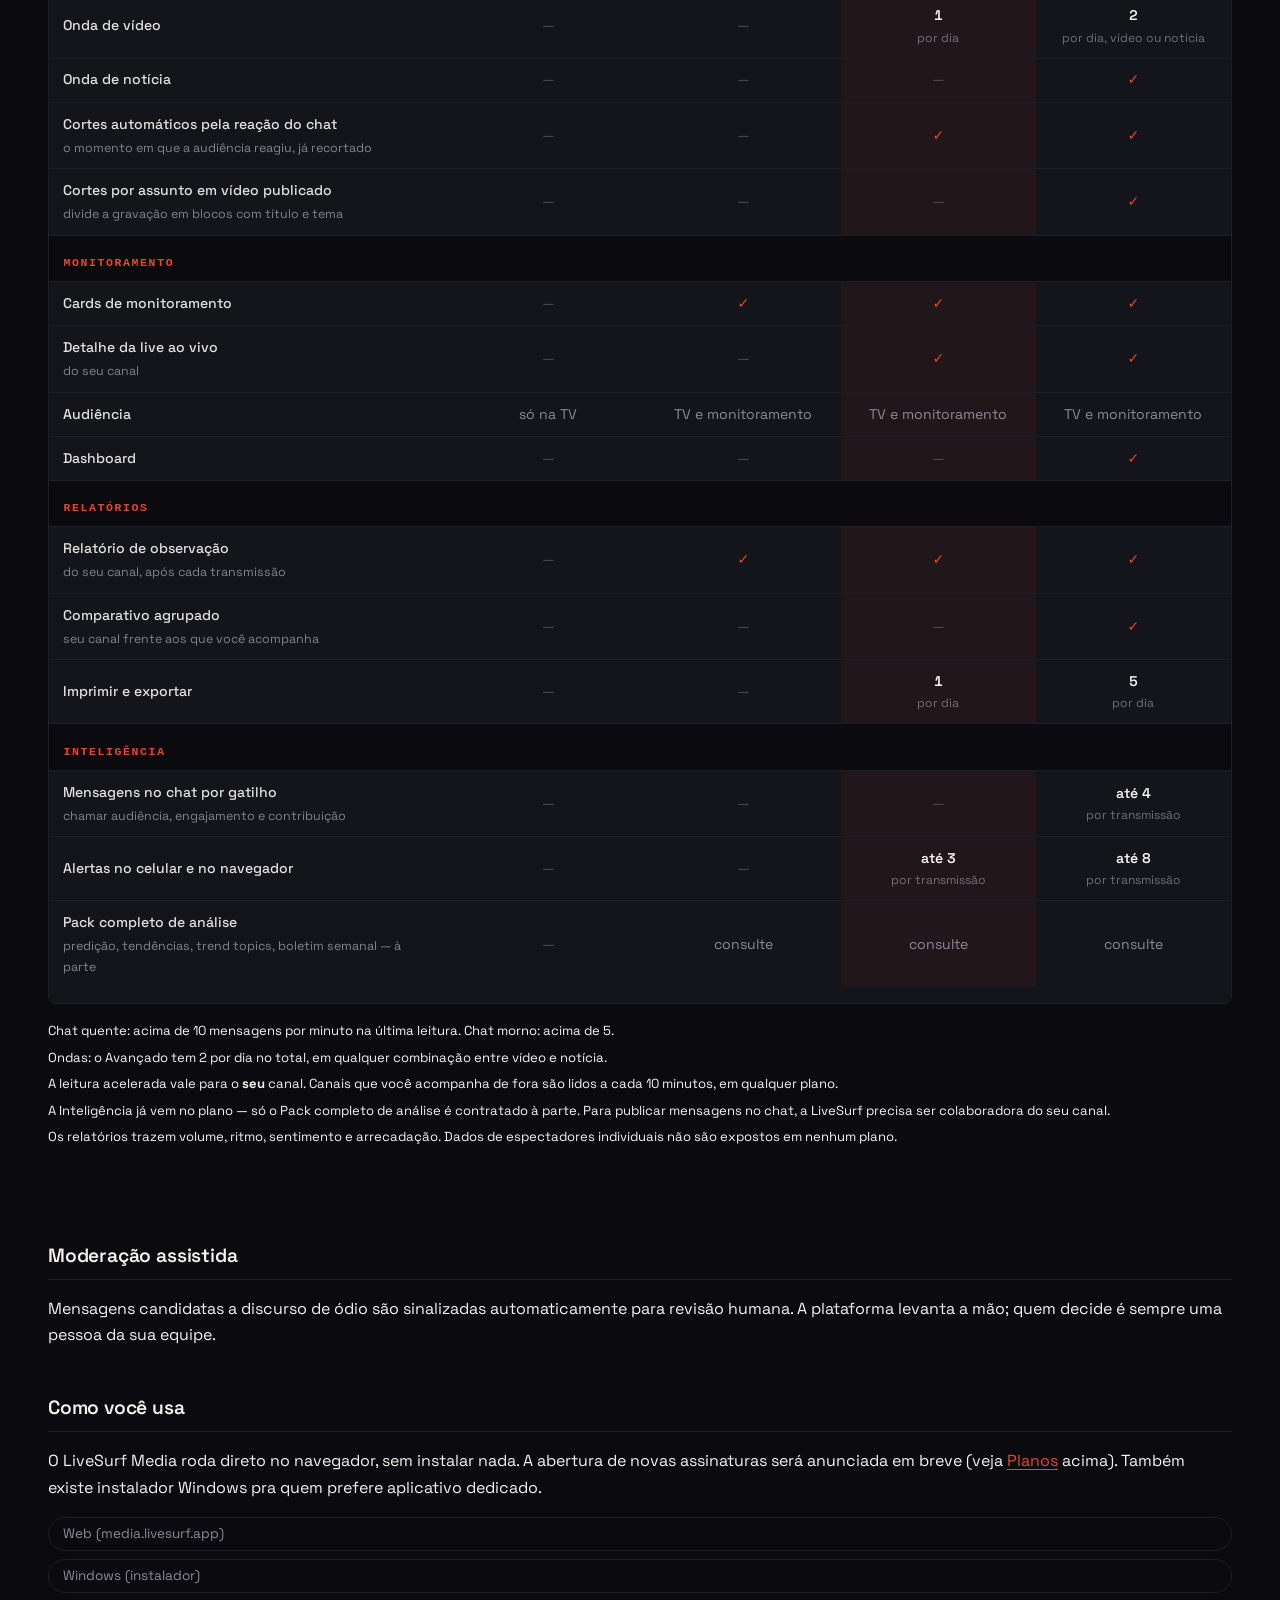
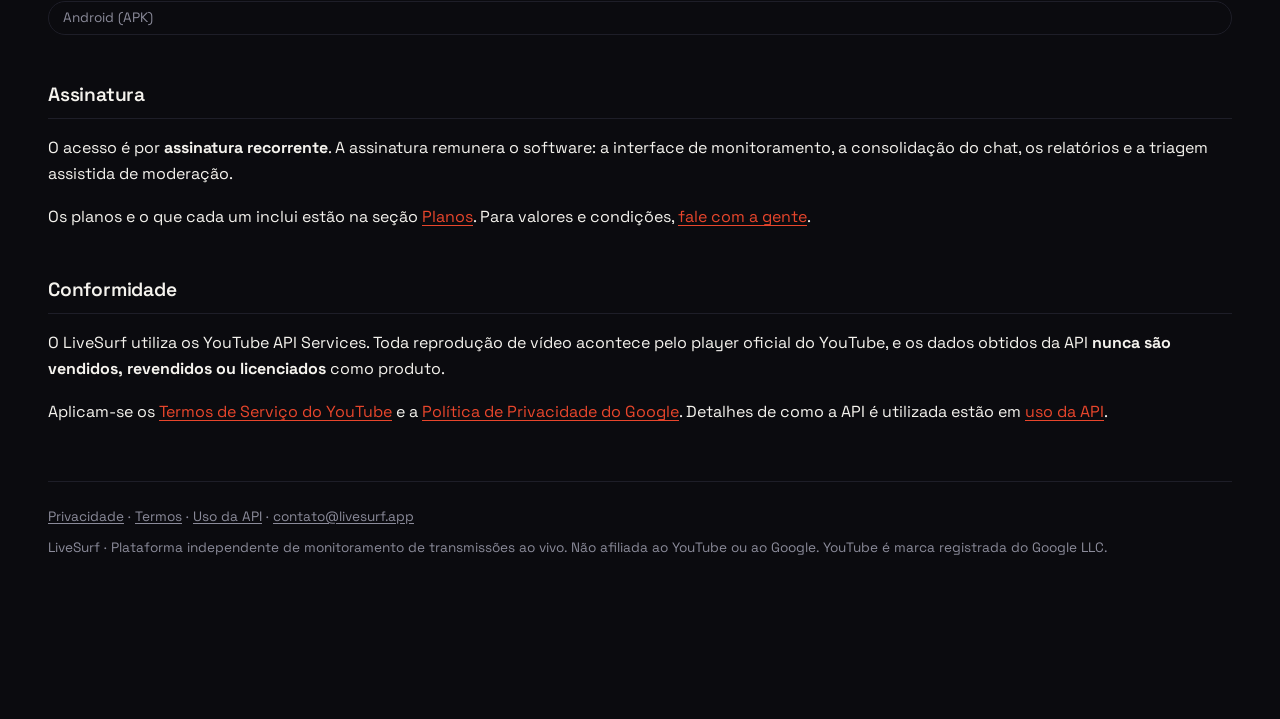
==== commit a881c658: "Atualiza site institucional" ====
--- a/index.html
+++ b/index.html
@@ -449,6 +449,10 @@
 
   <nav class="navegacao" aria-label="Documentos">
     <a href="./observatorio.html">Observatório</a>
+    <!-- Quem chega aqui com um laudo na mão não veio pelo site: veio pelo
+         rodapé do PDF. O link precisa existir na navegação mesmo assim, para
+         quem prefere procurar a partir da home. -->
+    <a href="./verificar.html">Verificar laudo</a>
     <a href="#planos">Planos</a>
     <a href="https://media.livesurf.app/login">Área do Cliente</a>
     <a href="./privacidade.html">Política de Privacidade</a>
